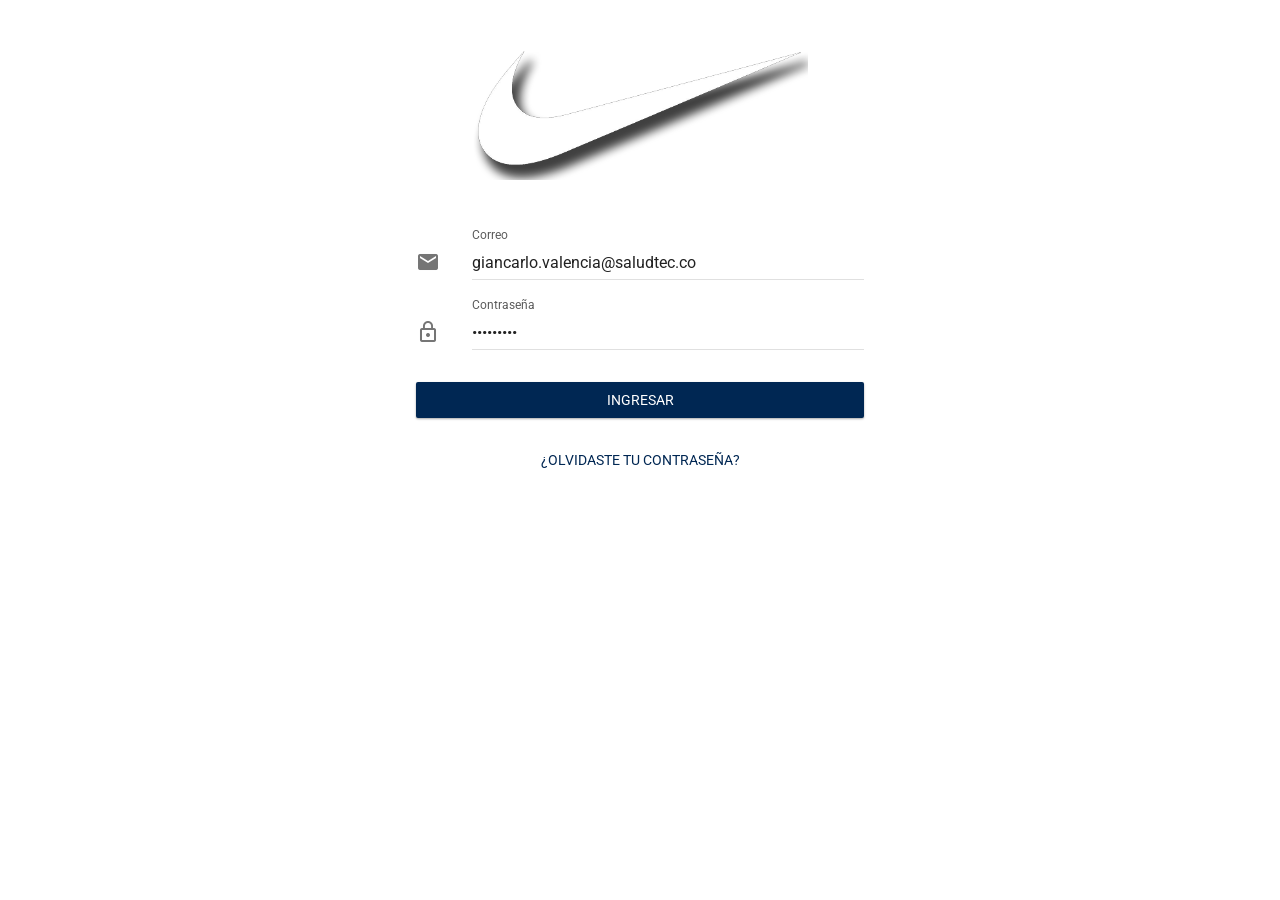
==== www/index.html @ 7e51a1c9 "First commit" ====
<!DOCTYPE html>
<html>
  <head>
    <meta charset="utf-8">
    <meta name="viewport" content="width=device-width, initial-scale=1, maximum-scale=1, minimum-scale=1, user-scalable=no, minimal-ui">
    <meta name="mobile-web-app-capable" content="yes">
    <meta name="apple-mobile-web-app-capable" content="yes">
    <meta name="apple-mobile-web-app-status-bar-style" content="#002753">
    <meta name="theme-color" content="#002753">
    <title>App</title>
    <link rel="stylesheet" href="css/framework7.material.css">
    <link rel="stylesheet" href="css/framework7.material.colors.css">
    <link href="http://fonts.googleapis.com/css?family=Roboto:400,300,500,700" rel="stylesheet" type="text/css">
    <link rel="stylesheet" href="css/material-icons.css">
    <link rel="stylesheet" href="css/kitchen-sink.css">
    <link rel="stylesheet" href="css/app.css">
    <!-- CSS for Datatables -->
    <!-- <link rel="stylesheet" href="css/datatables/datatables.min.css"> -->

    <link rel="icon" href="img/icon.png">
    <script type="text/javascript" src="js/main.js"></script>
  </head>
  <body>
    <!-- LEFT MENU -->
    <div class="statusbar-overlay"></div>
    <div class="panel-overlay"></div>
    <div class="panel panel-left panel-cover">
      <div class="view navbar-fixed">
        <div class="pages">
          <div data-page="panel-left" class="page">
            <div class="page-content" id="left-menu">
              <div class="content-block left-menu-header">
                <img src="img/logo.png" alt="">
                <div class="left-menu-info-user">
                  <p class="left-menu-user" id="user-info-menu">Giancarlo Valencia Sierra</p>
                  <p class="left-menu-db" id="selected-store-menu">Bodega: FIC02</p>
                </div>
              </div>
              <div class="list-block" id="main-options-menu">
                <ul>
                  <li>
                    <a href="views/change-password.html" class="item-link close-panel" id="settings-menu">
                      <div class="item-content">
                        <div class="item-media icon-lighten"><i class="material-icons">settings</i></div>
                        <div class="item-inner">
                          <div class="item-title">Configuración</div>
                        </div>
                      </div>
                    </a>
                  </li>
                  <li>
                    <a href="views/sync-data.html" class="item-link close-panel" id="sync-data-menu">
                      <div class="item-content">
                        <div class="item-media icon-lighten"><i class="material-icons">sync</i></div>
                        <div class="item-inner">
                          <div class="item-title">Sincronización</div>
                        </div>
                      </div>
                    </a>
                  </li>
                </ul>
              </div>
              <div class="list-block" id="client-options-menu" style="display: none;">
                <ul>
                  <li>
                    <a href="views/change-password.html" class="item-link close-panel" id="client-profile-edit-menu">
                      <div class="item-content">
                        <div class="item-media icon-lighten"><i class="material-icons">settings</i></div>
                        <div class="item-inner">
                          <div class="item-title">Actualizar datos</div>
                        </div>
                      </div>
                    </a>
                  </li>
                  <li>
                    <a href="views/sync-data.html" class="item-link close-panel" id="client-product-list-menu">
                      <div class="item-content">
                        <div class="item-media icon-lighten"><i class="material-icons">sync</i></div>
                        <div class="item-inner">
                          <div class="item-title">Pedidos</div>
                        </div>
                      </div>
                    </a>
                  </li>
                  <li>
                    <a href="views/debts.html" class="item-link close-panel" id="client-debts-menu">
                      <div class="item-content">
                        <div class="item-media icon-lighten"><i class="material-icons">sync</i></div>
                        <div class="item-inner">
                          <div class="item-title">Cartera</div>
                        </div>
                      </div>
                    </a>
                  </li>
                </ul>
              </div>
              <div class="list-block sign-out-menu-link">
                <ul>
                  <li>
                    <div class="item-content">
                      <div class="item-media icon-lighten"><i class="material-icons">signal_wifi_off</i></div>
                      <div class="item-inner">
                        <div class="item-title">Trabajar offline</div>
                        <div class="item-after">
                          <label class="label-switch">
                            <input type="checkbox">
                            <div class="checkbox"></div>
                          </label>
                        </div>
                      </div>
                    </div>
                  </li>
                  <li>
                    <a href="#" class="item close-panel" id="sign-out-app-menu">
                      <div class="item-content">
                        <div class="item-media icon-lighten"><i class="material-icons">exit_to_app</i></div>
                        <div class="item-inner">
                          <div class="item-title">Cerrar Sesión</div>
                        </div>
                      </div>
                    </a>
                  </li>
                </ul>
              </div>
            </div>
          </div>
        </div>
      </div>
    </div>
    <!-- END LEFT MENU -->

    <!-- MAIN CONTAINER -->
    <div class="view view-main">
      <div class="pages navbar-fixed">
        <div data-page="index" class="page">
          <div class="page-content">
          </div>
        </div>
      </div>
    </div>
    <!-- END MAIN CONTAINER -->

    <!-- SCRIPTS -->
    <script type="text/javascript" src="js/DB.js"></script>
    <script type="text/javascript" src="js/framework7.js"></script>
    <script type="text/javascript" src="js/myApp.js"></script>
    <script type="text/javascript" src="js/jquery-3.2.1.min.js"></script>
    <!-- <script type="text/javascript" src="js/cordova.js"></script> -->
    <script type="text/javascript" src="js/index.js"></script>

    <!-- MODULES -->
    <script type="text/javascript" src="js/modules/auth.js"></script>
    <script type="text/javascript" src="js/modules/app-main-info.js"></script>
    <script type="text/javascript" src="js/modules/client.js"></script>
    <script type="text/javascript" src="js/modules/products.js"></script>
    <script type="text/javascript" src="js/modules/debts.js"></script>

    <!-- SCRIPT for datatables -->
    <script type="text/javascript" src="js/datatables/datatables.min.js"></script>

    <!-- ON DOCUMENT READY -->
    <script type="text/javascript">
      $(document).ready(function(){
        if (!localStorage.getItem("auth")) {
          mainView.router.loadPage(APP_VIEWS.login);
        } else {
          mainView.router.loadPage(APP_VIEWS.stores);
        }
      });
    </script>

  </body>
</html>
---- www/css/framework7.material.css ----
/**
 * Framework7 1.6.4
 * Full featured mobile HTML framework for building iOS & Android apps
 *
 * Google Material Theme
 *
 * http://framework7.io/
 *
 * Copyright 2017, Vladimir Kharlampidi
 * The iDangero.us
 * http://www.idangero.us/
 *
 * Licensed under MIT
 *
 * Released on: May 31, 2017
 */
html,
body,
.framework7-root {
  position: relative;
  height: 100%;
  width: 100%;
  overflow-x: hidden;
}
body {
  font-family: Roboto, Noto, Helvetica, Arial, sans-serif;
  margin: 0;
  padding: 0;
  color: #212121;
  font-size: 14px;
  line-height: 1.5;
  width: 100%;
  -webkit-text-size-adjust: 100%;
  background: #fff;
  overflow: hidden;
}
.framework7-root {
  overflow: hidden;
}
* {
  -webkit-tap-highlight-color: rgba(0, 0, 0, 0);
  -webkit-touch-callout: none;
}
a,
input,
textarea,
select {
  outline: 0;
}
a {
  text-decoration: none;
  color: #002753;
}
p {
  margin: 1em 0;
}
/* === Grid === */
.row {
  display: -webkit-box;
  display: -ms-flexbox;
  display: -webkit-flex;
  display: flex;
  -webkit-box-pack: justify;
  -ms-flex-pack: justify;
  -webkit-justify-content: space-between;
  justify-content: space-between;
  -webkit-box-lines: multiple;
  -moz-box-lines: multiple;
  -webkit-flex-wrap: wrap;
  -ms-flex-wrap: wrap;
  flex-wrap: wrap;
  -webkit-box-align: start;
  -ms-flex-align: start;
  -webkit-align-items: flex-start;
  align-items: flex-start;
}
.row > [class*="col-"] {
  box-sizing: border-box;
}
.row .col-auto {
  width: 100%;
}
.row .col-100 {
  width: 100%;
  width: -webkit-calc((100% - 16px*0) / 1);
  width: calc((100% - 16px*0) / 1);
}
.row.no-gutter .col-100 {
  width: 100%;
}
.row .col-95 {
  width: 95%;
  width: -webkit-calc((100% - 16px*0.05263157894736836) / 1.0526315789473684);
  width: calc((100% - 16px*0.05263157894736836) / 1.0526315789473684);
}
.row.no-gutter .col-95 {
  width: 95%;
}
.row .col-90 {
  width: 90%;
  width: -webkit-calc((100% - 16px*0.11111111111111116) / 1.1111111111111112);
  width: calc((100% - 16px*0.11111111111111116) / 1.1111111111111112);
}
.row.no-gutter .col-90 {
  width: 90%;
}
.row .col-85 {
  width: 85%;
  width: -webkit-calc((100% - 16px*0.17647058823529416) / 1.1764705882352942);
  width: calc((100% - 16px*0.17647058823529416) / 1.1764705882352942);
}
.row.no-gutter .col-85 {
  width: 85%;
}
.row .col-80 {
  width: 80%;
  width: -webkit-calc((100% - 16px*0.25) / 1.25);
  width: calc((100% - 16px*0.25) / 1.25);
}
.row.no-gutter .col-80 {
  width: 80%;
}
.row .col-75 {
  width: 75%;
  width: -webkit-calc((100% - 16px*0.33333333333333326) / 1.3333333333333333);
  width: calc((100% - 16px*0.33333333333333326) / 1.3333333333333333);
}
.row.no-gutter .col-75 {
  width: 75%;
}
.row .col-70 {
  width: 70%;
  width: -webkit-calc((100% - 16px*0.4285714285714286) / 1.4285714285714286);
  width: calc((100% - 16px*0.4285714285714286) / 1.4285714285714286);
}
.row.no-gutter .col-70 {
  width: 70%;
}
.row .col-66 {
  width: 66.66666666666666%;
  width: -webkit-calc((100% - 16px*0.5000000000000002) / 1.5000000000000002);
  width: calc((100% - 16px*0.5000000000000002) / 1.5000000000000002);
}
.row.no-gutter .col-66 {
  width: 66.66666666666666%;
}
.row .col-65 {
  width: 65%;
  width: -webkit-calc((100% - 16px*0.5384615384615385) / 1.5384615384615385);
  width: calc((100% - 16px*0.5384615384615385) / 1.5384615384615385);
}
.row.no-gutter .col-65 {
  width: 65%;
}
.row .col-60 {
  width: 60%;
  width: -webkit-calc((100% - 16px*0.6666666666666667) / 1.6666666666666667);
  width: calc((100% - 16px*0.6666666666666667) / 1.6666666666666667);
}
.row.no-gutter .col-60 {
  width: 60%;
}
.row .col-55 {
  width: 55%;
  width: -webkit-calc((100% - 16px*0.8181818181818181) / 1.8181818181818181);
  width: calc((100% - 16px*0.8181818181818181) / 1.8181818181818181);
}
.row.no-gutter .col-55 {
  width: 55%;
}
.row .col-50 {
  width: 50%;
  width: -webkit-calc((100% - 16px*1) / 2);
  width: calc((100% - 16px*1) / 2);
}
.row.no-gutter .col-50 {
  width: 50%;
}
.row .col-45 {
  width: 45%;
  width: -webkit-calc((100% - 16px*1.2222222222222223) / 2.2222222222222223);
  width: calc((100% - 16px*1.2222222222222223) / 2.2222222222222223);
}
.row.no-gutter .col-45 {
  width: 45%;
}
.row .col-40 {
  width: 40%;
  width: -webkit-calc((100% - 16px*1.5) / 2.5);
  width: calc((100% - 16px*1.5) / 2.5);
}
.row.no-gutter .col-40 {
  width: 40%;
}
.row .col-35 {
  width: 35%;
  width: -webkit-calc((100% - 16px*1.8571428571428572) / 2.857142857142857);
  width: calc((100% - 16px*1.8571428571428572) / 2.857142857142857);
}
.row.no-gutter .col-35 {
  width: 35%;
}
.row .col-33 {
  width: 33.333333333333336%;
  width: -webkit-calc((100% - 16px*2) / 3);
  width: calc((100% - 16px*2) / 3);
}
.row.no-gutter .col-33 {
  width: 33.333333333333336%;
}
.row .col-30 {
  width: 30%;
  width: -webkit-calc((100% - 16px*2.3333333333333335) / 3.3333333333333335);
  width: calc((100% - 16px*2.3333333333333335) / 3.3333333333333335);
}
.row.no-gutter .col-30 {
  width: 30%;
}
.row .col-25 {
  width: 25%;
  width: -webkit-calc((100% - 16px*3) / 4);
  width: calc((100% - 16px*3) / 4);
}
.row.no-gutter .col-25 {
  width: 25%;
}
.row .col-20 {
  width: 20%;
  width: -webkit-calc((100% - 16px*4) / 5);
  width: calc((100% - 16px*4) / 5);
}
.row.no-gutter .col-20 {
  width: 20%;
}
.row .col-15 {
  width: 15%;
  width: -webkit-calc((100% - 16px*5.666666666666667) / 6.666666666666667);
  width: calc((100% - 16px*5.666666666666667) / 6.666666666666667);
}
.row.no-gutter .col-15 {
  width: 15%;
}
.row .col-10 {
  width: 10%;
  width: -webkit-calc((100% - 16px*9) / 10);
  width: calc((100% - 16px*9) / 10);
}
.row.no-gutter .col-10 {
  width: 10%;
}
.row .col-5 {
  width: 5%;
  width: -webkit-calc((100% - 16px*19) / 20);
  width: calc((100% - 16px*19) / 20);
}
.row.no-gutter .col-5 {
  width: 5%;
}
.row .col-auto:nth-last-child(1),
.row .col-auto:nth-last-child(1) ~ .col-auto {
  width: 100%;
  width: -webkit-calc((100% - 16px*0) / 1);
  width: calc((100% - 16px*0) / 1);
}
.row.no-gutter .col-auto:nth-last-child(1),
.row.no-gutter .col-auto:nth-last-child(1) ~ .col-auto {
  width: 100%;
}
.row .col-auto:nth-last-child(2),
.row .col-auto:nth-last-child(2) ~ .col-auto {
  width: 50%;
  width: -webkit-calc((100% - 16px*1) / 2);
  width: calc((100% - 16px*1) / 2);
}
.row.no-gutter .col-auto:nth-last-child(2),
.row.no-gutter .col-auto:nth-last-child(2) ~ .col-auto {
  width: 50%;
}
.row .col-auto:nth-last-child(3),
.row .col-auto:nth-last-child(3) ~ .col-auto {
  width: 33.33333333%;
  width: -webkit-calc((100% - 16px*2) / 3);
  width: calc((100% - 16px*2) / 3);
}
.row.no-gutter .col-auto:nth-last-child(3),
.row.no-gutter .col-auto:nth-last-child(3) ~ .col-auto {
  width: 33.33333333%;
}
.row .col-auto:nth-last-child(4),
.row .col-auto:nth-last-child(4) ~ .col-auto {
  width: 25%;
  width: -webkit-calc((100% - 16px*3) / 4);
  width: calc((100% - 16px*3) / 4);
}
.row.no-gutter .col-auto:nth-last-child(4),
.row.no-gutter .col-auto:nth-last-child(4) ~ .col-auto {
  width: 25%;
}
.row .col-auto:nth-last-child(5),
.row .col-auto:nth-last-child(5) ~ .col-auto {
  width: 20%;
  width: -webkit-calc((100% - 16px*4) / 5);
  width: calc((100% - 16px*4) / 5);
}
.row.no-gutter .col-auto:nth-last-child(5),
.row.no-gutter .col-auto:nth-last-child(5) ~ .col-auto {
  width: 20%;
}
.row .col-auto:nth-last-child(6),
.row .col-auto:nth-last-child(6) ~ .col-auto {
  width: 16.66666667%;
  width: -webkit-calc((100% - 16px*5) / 6);
  width: calc((100% - 16px*5) / 6);
}
.row.no-gutter .col-auto:nth-last-child(6),
.row.no-gutter .col-auto:nth-last-child(6) ~ .col-auto {
  width: 16.66666667%;
}
.row .col-auto:nth-last-child(7),
.row .col-auto:nth-last-child(7) ~ .col-auto {
  width: 14.28571429%;
  width: -webkit-calc((100% - 16px*6) / 7);
  width: calc((100% - 16px*6) / 7);
}
.row.no-gutter .col-auto:nth-last-child(7),
.row.no-gutter .col-auto:nth-last-child(7) ~ .col-auto {
  width: 14.28571429%;
}
.row .col-auto:nth-last-child(8),
.row .col-auto:nth-last-child(8) ~ .col-auto {
  width: 12.5%;
  width: -webkit-calc((100% - 16px*7) / 8);
  width: calc((100% - 16px*7) / 8);
}
.row.no-gutter .col-auto:nth-last-child(8),
.row.no-gutter .col-auto:nth-last-child(8) ~ .col-auto {
  width: 12.5%;
}
.row .col-auto:nth-last-child(9),
.row .col-auto:nth-last-child(9) ~ .col-auto {
  width: 11.11111111%;
  width: -webkit-calc((100% - 16px*8) / 9);
  width: calc((100% - 16px*8) / 9);
}
.row.no-gutter .col-auto:nth-last-child(9),
.row.no-gutter .col-auto:nth-last-child(9) ~ .col-auto {
  width: 11.11111111%;
}
.row .col-auto:nth-last-child(10),
.row .col-auto:nth-last-child(10) ~ .col-auto {
  width: 10%;
  width: -webkit-calc((100% - 16px*9) / 10);
  width: calc((100% - 16px*9) / 10);
}
.row.no-gutter .col-auto:nth-last-child(10),
.row.no-gutter .col-auto:nth-last-child(10) ~ .col-auto {
  width: 10%;
}
.row .col-auto:nth-last-child(11),
.row .col-auto:nth-last-child(11) ~ .col-auto {
  width: 9.09090909%;
  width: -webkit-calc((100% - 16px*10) / 11);
  width: calc((100% - 16px*10) / 11);
}
.row.no-gutter .col-auto:nth-last-child(11),
.row.no-gutter .col-auto:nth-last-child(11) ~ .col-auto {
  width: 9.09090909%;
}
.row .col-auto:nth-last-child(12),
.row .col-auto:nth-last-child(12) ~ .col-auto {
  width: 8.33333333%;
  width: -webkit-calc((100% - 16px*11) / 12);
  width: calc((100% - 16px*11) / 12);
}
.row.no-gutter .col-auto:nth-last-child(12),
.row.no-gutter .col-auto:nth-last-child(12) ~ .col-auto {
  width: 8.33333333%;
}
.row .col-auto:nth-last-child(13),
.row .col-auto:nth-last-child(13) ~ .col-auto {
  width: 7.69230769%;
  width: -webkit-calc((100% - 16px*12) / 13);
  width: calc((100% - 16px*12) / 13);
}
.row.no-gutter .col-auto:nth-last-child(13),
.row.no-gutter .col-auto:nth-last-child(13) ~ .col-auto {
  width: 7.69230769%;
}
.row .col-auto:nth-last-child(14),
.row .col-auto:nth-last-child(14) ~ .col-auto {
  width: 7.14285714%;
  width: -webkit-calc((100% - 16px*13) / 14);
  width: calc((100% - 16px*13) / 14);
}
.row.no-gutter .col-auto:nth-last-child(14),
.row.no-gutter .col-auto:nth-last-child(14) ~ .col-auto {
  width: 7.14285714%;
}
.row .col-auto:nth-last-child(15),
.row .col-auto:nth-last-child(15) ~ .col-auto {
  width: 6.66666667%;
  width: -webkit-calc((100% - 16px*14) / 15);
  width: calc((100% - 16px*14) / 15);
}
.row.no-gutter .col-auto:nth-last-child(15),
.row.no-gutter .col-auto:nth-last-child(15) ~ .col-auto {
  width: 6.66666667%;
}
.row .col-auto:nth-last-child(16),
.row .col-auto:nth-last-child(16) ~ .col-auto {
  width: 6.25%;
  width: -webkit-calc((100% - 16px*15) / 16);
  width: calc((100% - 16px*15) / 16);
}
.row.no-gutter .col-auto:nth-last-child(16),
.row.no-gutter .col-auto:nth-last-child(16) ~ .col-auto {
  width: 6.25%;
}
.row .col-auto:nth-last-child(17),
.row .col-auto:nth-last-child(17) ~ .col-auto {
  width: 5.88235294%;
  width: -webkit-calc((100% - 16px*16) / 17);
  width: calc((100% - 16px*16) / 17);
}
.row.no-gutter .col-auto:nth-last-child(17),
.row.no-gutter .col-auto:nth-last-child(17) ~ .col-auto {
  width: 5.88235294%;
}
.row .col-auto:nth-last-child(18),
.row .col-auto:nth-last-child(18) ~ .col-auto {
  width: 5.55555556%;
  width: -webkit-calc((100% - 16px*17) / 18);
  width: calc((100% - 16px*17) / 18);
}
.row.no-gutter .col-auto:nth-last-child(18),
.row.no-gutter .col-auto:nth-last-child(18) ~ .col-auto {
  width: 5.55555556%;
}
.row .col-auto:nth-last-child(19),
.row .col-auto:nth-last-child(19) ~ .col-auto {
  width: 5.26315789%;
  width: -webkit-calc((100% - 16px*18) / 19);
  width: calc((100% - 16px*18) / 19);
}
.row.no-gutter .col-auto:nth-last-child(19),
.row.no-gutter .col-auto:nth-last-child(19) ~ .col-auto {
  width: 5.26315789%;
}
.row .col-auto:nth-last-child(20),
.row .col-auto:nth-last-child(20) ~ .col-auto {
  width: 5%;
  width: -webkit-calc((100% - 16px*19) / 20);
  width: calc((100% - 16px*19) / 20);
}
.row.no-gutter .col-auto:nth-last-child(20),
.row.no-gutter .col-auto:nth-last-child(20) ~ .col-auto {
  width: 5%;
}
.row .col-auto:nth-last-child(21),
.row .col-auto:nth-last-child(21) ~ .col-auto {
  width: 4.76190476%;
  width: -webkit-calc((100% - 16px*20) / 21);
  width: calc((100% - 16px*20) / 21);
}
.row.no-gutter .col-auto:nth-last-child(21),
.row.no-gutter .col-auto:nth-last-child(21) ~ .col-auto {
  width: 4.76190476%;
}
@media all and (min-width: 768px) {
  .row .tablet-100 {
    width: 100%;
    width: -webkit-calc((100% - 16px*0) / 1);
    width: calc((100% - 16px*0) / 1);
  }
  .row.no-gutter .tablet-100 {
    width: 100%;
  }
  .row .tablet-95 {
    width: 95%;
    width: -webkit-calc((100% - 16px*0.05263157894736836) / 1.0526315789473684);
    width: calc((100% - 16px*0.05263157894736836) / 1.0526315789473684);
  }
  .row.no-gutter .tablet-95 {
    width: 95%;
  }
  .row .tablet-90 {
    width: 90%;
    width: -webkit-calc((100% - 16px*0.11111111111111116) / 1.1111111111111112);
    width: calc((100% - 16px*0.11111111111111116) / 1.1111111111111112);
  }
  .row.no-gutter .tablet-90 {
    width: 90%;
  }
  .row .tablet-85 {
    width: 85%;
    width: -webkit-calc((100% - 16px*0.17647058823529416) / 1.1764705882352942);
    width: calc((100% - 16px*0.17647058823529416) / 1.1764705882352942);
  }
  .row.no-gutter .tablet-85 {
    width: 85%;
  }
  .row .tablet-80 {
    width: 80%;
    width: -webkit-calc((100% - 16px*0.25) / 1.25);
    width: calc((100% - 16px*0.25) / 1.25);
  }
  .row.no-gutter .tablet-80 {
    width: 80%;
  }
  .row .tablet-75 {
    width: 75%;
    width: -webkit-calc((100% - 16px*0.33333333333333326) / 1.3333333333333333);
    width: calc((100% - 16px*0.33333333333333326) / 1.3333333333333333);
  }
  .row.no-gutter .tablet-75 {
    width: 75%;
  }
  .row .tablet-70 {
    width: 70%;
    width: -webkit-calc((100% - 16px*0.4285714285714286) / 1.4285714285714286);
    width: calc((100% - 16px*0.4285714285714286) / 1.4285714285714286);
  }
  .row.no-gutter .tablet-70 {
    width: 70%;
  }
  .row .tablet-66 {
    width: 66.66666666666666%;
    width: -webkit-calc((100% - 16px*0.5000000000000002) / 1.5000000000000002);
    width: calc((100% - 16px*0.5000000000000002) / 1.5000000000000002);
  }
  .row.no-gutter .tablet-66 {
    width: 66.66666666666666%;
  }
  .row .tablet-65 {
    width: 65%;
    width: -webkit-calc((100% - 16px*0.5384615384615385) / 1.5384615384615385);
    width: calc((100% - 16px*0.5384615384615385) / 1.5384615384615385);
  }
  .row.no-gutter .tablet-65 {
    width: 65%;
  }
  .row .tablet-60 {
    width: 60%;
    width: -webkit-calc((100% - 16px*0.6666666666666667) / 1.6666666666666667);
    width: calc((100% - 16px*0.6666666666666667) / 1.6666666666666667);
  }
  .row.no-gutter .tablet-60 {
    width: 60%;
  }
  .row .tablet-55 {
    width: 55%;
    width: -webkit-calc((100% - 16px*0.8181818181818181) / 1.8181818181818181);
    width: calc((100% - 16px*0.8181818181818181) / 1.8181818181818181);
  }
  .row.no-gutter .tablet-55 {
    width: 55%;
  }
  .row .tablet-50 {
    width: 50%;
    width: -webkit-calc((100% - 16px*1) / 2);
    width: calc((100% - 16px*1) / 2);
  }
  .row.no-gutter .tablet-50 {
    width: 50%;
  }
  .row .tablet-45 {
    width: 45%;
    width: -webkit-calc((100% - 16px*1.2222222222222223) / 2.2222222222222223);
    width: calc((100% - 16px*1.2222222222222223) / 2.2222222222222223);
  }
  .row.no-gutter .tablet-45 {
    width: 45%;
  }
  .row .tablet-40 {
    width: 40%;
    width: -webkit-calc((100% - 16px*1.5) / 2.5);
    width: calc((100% - 16px*1.5) / 2.5);
  }
  .row.no-gutter .tablet-40 {
    width: 40%;
  }
  .row .tablet-35 {
    width: 35%;
    width: -webkit-calc((100% - 16px*1.8571428571428572) / 2.857142857142857);
    width: calc((100% - 16px*1.8571428571428572) / 2.857142857142857);
  }
  .row.no-gutter .tablet-35 {
    width: 35%;
  }
  .row .tablet-33 {
    width: 33.333333333333336%;
    width: -webkit-calc((100% - 16px*2) / 3);
    width: calc((100% - 16px*2) / 3);
  }
  .row.no-gutter .tablet-33 {
    width: 33.333333333333336%;
  }
  .row .tablet-30 {
    width: 30%;
    width: -webkit-calc((100% - 16px*2.3333333333333335) / 3.3333333333333335);
    width: calc((100% - 16px*2.3333333333333335) / 3.3333333333333335);
  }
  .row.no-gutter .tablet-30 {
    width: 30%;
  }
  .row .tablet-25 {
    width: 25%;
    width: -webkit-calc((100% - 16px*3) / 4);
    width: calc((100% - 16px*3) / 4);
  }
  .row.no-gutter .tablet-25 {
    width: 25%;
  }
  .row .tablet-20 {
    width: 20%;
    width: -webkit-calc((100% - 16px*4) / 5);
    width: calc((100% - 16px*4) / 5);
  }
  .row.no-gutter .tablet-20 {
    width: 20%;
  }
  .row .tablet-15 {
    width: 15%;
    width: -webkit-calc((100% - 16px*5.666666666666667) / 6.666666666666667);
    width: calc((100% - 16px*5.666666666666667) / 6.666666666666667);
  }
  .row.no-gutter .tablet-15 {
    width: 15%;
  }
  .row .tablet-10 {
    width: 10%;
    width: -webkit-calc((100% - 16px*9) / 10);
    width: calc((100% - 16px*9) / 10);
  }
  .row.no-gutter .tablet-10 {
    width: 10%;
  }
  .row .tablet-5 {
    width: 5%;
    width: -webkit-calc((100% - 16px*19) / 20);
    width: calc((100% - 16px*19) / 20);
  }
  .row.no-gutter .tablet-5 {
    width: 5%;
  }
  .row .tablet-auto:nth-last-child(1),
  .row .tablet-auto:nth-last-child(1) ~ .col-auto {
    width: 100%;
    width: -webkit-calc((100% - 16px*0) / 1);
    width: calc((100% - 16px*0) / 1);
  }
  .row.no-gutter .tablet-auto:nth-last-child(1),
  .row.no-gutter .tablet-auto:nth-last-child(1) ~ .tablet-auto {
    width: 100%;
  }
  .row .tablet-auto:nth-last-child(2),
  .row .tablet-auto:nth-last-child(2) ~ .col-auto {
    width: 50%;
    width: -webkit-calc((100% - 16px*1) / 2);
    width: calc((100% - 16px*1) / 2);
  }
  .row.no-gutter .tablet-auto:nth-last-child(2),
  .row.no-gutter .tablet-auto:nth-last-child(2) ~ .tablet-auto {
    width: 50%;
  }
  .row .tablet-auto:nth-last-child(3),
  .row .tablet-auto:nth-last-child(3) ~ .col-auto {
    width: 33.33333333%;
    width: -webkit-calc((100% - 16px*2) / 3);
    width: calc((100% - 16px*2) / 3);
  }
  .row.no-gutter .tablet-auto:nth-last-child(3),
  .row.no-gutter .tablet-auto:nth-last-child(3) ~ .tablet-auto {
    width: 33.33333333%;
  }
  .row .tablet-auto:nth-last-child(4),
  .row .tablet-auto:nth-last-child(4) ~ .col-auto {
    width: 25%;
    width: -webkit-calc((100% - 16px*3) / 4);
    width: calc((100% - 16px*3) / 4);
  }
  .row.no-gutter .tablet-auto:nth-last-child(4),
  .row.no-gutter .tablet-auto:nth-last-child(4) ~ .tablet-auto {
    width: 25%;
  }
  .row .tablet-auto:nth-last-child(5),
  .row .tablet-auto:nth-last-child(5) ~ .col-auto {
    width: 20%;
    width: -webkit-calc((100% - 16px*4) / 5);
    width: calc((100% - 16px*4) / 5);
  }
  .row.no-gutter .tablet-auto:nth-last-child(5),
  .row.no-gutter .tablet-auto:nth-last-child(5) ~ .tablet-auto {
    width: 20%;
  }
  .row .tablet-auto:nth-last-child(6),
  .row .tablet-auto:nth-last-child(6) ~ .col-auto {
    width: 16.66666667%;
    width: -webkit-calc((100% - 16px*5) / 6);
    width: calc((100% - 16px*5) / 6);
  }
  .row.no-gutter .tablet-auto:nth-last-child(6),
  .row.no-gutter .tablet-auto:nth-last-child(6) ~ .tablet-auto {
    width: 16.66666667%;
  }
  .row .tablet-auto:nth-last-child(7),
  .row .tablet-auto:nth-last-child(7) ~ .col-auto {
    width: 14.28571429%;
    width: -webkit-calc((100% - 16px*6) / 7);
    width: calc((100% - 16px*6) / 7);
  }
  .row.no-gutter .tablet-auto:nth-last-child(7),
  .row.no-gutter .tablet-auto:nth-last-child(7) ~ .tablet-auto {
    width: 14.28571429%;
  }
  .row .tablet-auto:nth-last-child(8),
  .row .tablet-auto:nth-last-child(8) ~ .col-auto {
    width: 12.5%;
    width: -webkit-calc((100% - 16px*7) / 8);
    width: calc((100% - 16px*7) / 8);
  }
  .row.no-gutter .tablet-auto:nth-last-child(8),
  .row.no-gutter .tablet-auto:nth-last-child(8) ~ .tablet-auto {
    width: 12.5%;
  }
  .row .tablet-auto:nth-last-child(9),
  .row .tablet-auto:nth-last-child(9) ~ .col-auto {
    width: 11.11111111%;
    width: -webkit-calc((100% - 16px*8) / 9);
    width: calc((100% - 16px*8) / 9);
  }
  .row.no-gutter .tablet-auto:nth-last-child(9),
  .row.no-gutter .tablet-auto:nth-last-child(9) ~ .tablet-auto {
    width: 11.11111111%;
  }
  .row .tablet-auto:nth-last-child(10),
  .row .tablet-auto:nth-last-child(10) ~ .col-auto {
    width: 10%;
    width: -webkit-calc((100% - 16px*9) / 10);
    width: calc((100% - 16px*9) / 10);
  }
  .row.no-gutter .tablet-auto:nth-last-child(10),
  .row.no-gutter .tablet-auto:nth-last-child(10) ~ .tablet-auto {
    width: 10%;
  }
  .row .tablet-auto:nth-last-child(11),
  .row .tablet-auto:nth-last-child(11) ~ .col-auto {
    width: 9.09090909%;
    width: -webkit-calc((100% - 16px*10) / 11);
    width: calc((100% - 16px*10) / 11);
  }
  .row.no-gutter .tablet-auto:nth-last-child(11),
  .row.no-gutter .tablet-auto:nth-last-child(11) ~ .tablet-auto {
    width: 9.09090909%;
  }
  .row .tablet-auto:nth-last-child(12),
  .row .tablet-auto:nth-last-child(12) ~ .col-auto {
    width: 8.33333333%;
    width: -webkit-calc((100% - 16px*11) / 12);
    width: calc((100% - 16px*11) / 12);
  }
  .row.no-gutter .tablet-auto:nth-last-child(12),
  .row.no-gutter .tablet-auto:nth-last-child(12) ~ .tablet-auto {
    width: 8.33333333%;
  }
  .row .tablet-auto:nth-last-child(13),
  .row .tablet-auto:nth-last-child(13) ~ .col-auto {
    width: 7.69230769%;
    width: -webkit-calc((100% - 16px*12) / 13);
    width: calc((100% - 16px*12) / 13);
  }
  .row.no-gutter .tablet-auto:nth-last-child(13),
  .row.no-gutter .tablet-auto:nth-last-child(13) ~ .tablet-auto {
    width: 7.69230769%;
  }
  .row .tablet-auto:nth-last-child(14),
  .row .tablet-auto:nth-last-child(14) ~ .col-auto {
    width: 7.14285714%;
    width: -webkit-calc((100% - 16px*13) / 14);
    width: calc((100% - 16px*13) / 14);
  }
  .row.no-gutter .tablet-auto:nth-last-child(14),
  .row.no-gutter .tablet-auto:nth-last-child(14) ~ .tablet-auto {
    width: 7.14285714%;
  }
  .row .tablet-auto:nth-last-child(15),
  .row .tablet-auto:nth-last-child(15) ~ .col-auto {
    width: 6.66666667%;
    width: -webkit-calc((100% - 16px*14) / 15);
    width: calc((100% - 16px*14) / 15);
  }
  .row.no-gutter .tablet-auto:nth-last-child(15),
  .row.no-gutter .tablet-auto:nth-last-child(15) ~ .tablet-auto {
    width: 6.66666667%;
  }
  .row .tablet-auto:nth-last-child(16),
  .row .tablet-auto:nth-last-child(16) ~ .col-auto {
    width: 6.25%;
    width: -webkit-calc((100% - 16px*15) / 16);
    width: calc((100% - 16px*15) / 16);
  }
  .row.no-gutter .tablet-auto:nth-last-child(16),
  .row.no-gutter .tablet-auto:nth-last-child(16) ~ .tablet-auto {
    width: 6.25%;
  }
  .row .tablet-auto:nth-last-child(17),
  .row .tablet-auto:nth-last-child(17) ~ .col-auto {
    width: 5.88235294%;
    width: -webkit-calc((100% - 16px*16) / 17);
    width: calc((100% - 16px*16) / 17);
  }
  .row.no-gutter .tablet-auto:nth-last-child(17),
  .row.no-gutter .tablet-auto:nth-last-child(17) ~ .tablet-auto {
    width: 5.88235294%;
  }
  .row .tablet-auto:nth-last-child(18),
  .row .tablet-auto:nth-last-child(18) ~ .col-auto {
    width: 5.55555556%;
    width: -webkit-calc((100% - 16px*17) / 18);
    width: calc((100% - 16px*17) / 18);
  }
  .row.no-gutter .tablet-auto:nth-last-child(18),
  .row.no-gutter .tablet-auto:nth-last-child(18) ~ .tablet-auto {
    width: 5.55555556%;
  }
  .row .tablet-auto:nth-last-child(19),
  .row .tablet-auto:nth-last-child(19) ~ .col-auto {
    width: 5.26315789%;
    width: -webkit-calc((100% - 16px*18) / 19);
    width: calc((100% - 16px*18) / 19);
  }
  .row.no-gutter .tablet-auto:nth-last-child(19),
  .row.no-gutter .tablet-auto:nth-last-child(19) ~ .tablet-auto {
    width: 5.26315789%;
  }
  .row .tablet-auto:nth-last-child(20),
  .row .tablet-auto:nth-last-child(20) ~ .col-auto {
    width: 5%;
    width: -webkit-calc((100% - 16px*19) / 20);
    width: calc((100% - 16px*19) / 20);
  }
  .row.no-gutter .tablet-auto:nth-last-child(20),
  .row.no-gutter .tablet-auto:nth-last-child(20) ~ .tablet-auto {
    width: 5%;
  }
  .row .tablet-auto:nth-last-child(21),
  .row .tablet-auto:nth-last-child(21) ~ .col-auto {
    width: 4.76190476%;
    width: -webkit-calc((100% - 16px*20) / 21);
    width: calc((100% - 16px*20) / 21);
  }
  .row.no-gutter .tablet-auto:nth-last-child(21),
  .row.no-gutter .tablet-auto:nth-last-child(21) ~ .tablet-auto {
    width: 4.76190476%;
  }
}
/* === Views === */
.views,
.view {
  position: relative;
  height: 100%;
  z-index: 5000;
}
.views {
  overflow: auto;
  -webkit-overflow-scrolling: touch;
}
.view {
  width: 100%;
  overflow: hidden;
  box-sizing: border-box;
}
/* === Pages === */
.pages {
  position: relative;
  width: 100%;
  height: 100%;
  overflow: hidden;
}
.page {
  box-sizing: border-box;
  position: absolute;
  left: 0;
  top: 0;
  width: 100%;
  height: 100%;
  background: #fff;
  -webkit-transform: translate3d(0, 0, 0);
  transform: translate3d(0, 0, 0);
}
.page.cached {
  display: none;
}
.page-on-left {
  opacity: 1;
  -webkit-transform: translate3d(0, 0, 0);
  transform: translate3d(0, 0, 0);
}
.page-on-right {
  opacity: 0;
  pointer-events: none;
  -webkit-transform: translate3d(0, 56px, 0);
  transform: translate3d(0, 56px, 0);
}
.page-content {
  overflow: auto;
  -webkit-overflow-scrolling: touch;
  box-sizing: border-box;
  height: 100%;
  position: relative;
  z-index: 1;
}
.page-transitioning {
  -webkit-transition-duration: 300ms;
  transition-duration: 300ms;
}
.page-from-right-to-center {
  pointer-events: none;
  -webkit-animation: pageFromRightToCenter 300ms forwards;
  animation: pageFromRightToCenter 300ms forwards;
}
.page-from-center-to-right {
  pointer-events: none;
  -webkit-animation: pageFromCenterToRight 300ms forwards;
  animation: pageFromCenterToRight 300ms forwards;
}
@-webkit-keyframes pageFromRightToCenter {
  from {
    opacity: 0;
    -webkit-transform: translate3d(0, 56px, 0);
  }
  to {
    opacity: 1;
    -webkit-transform: translate3d(0, 0, 0);
  }
}
@keyframes pageFromRightToCenter {
  from {
    opacity: 0;
    transform: translate3d(0, 56px, 0);
  }
  to {
    opacity: 1;
    transform: translate3d(0, 0, 0);
  }
}
@-webkit-keyframes pageFromCenterToRight {
  from {
    opacity: 1;
    -webkit-transform: translate3d(0, 0, 0);
  }
  to {
    opacity: 0;
    -webkit-transform: translate3d(0, 56px, 0);
  }
}
@keyframes pageFromCenterToRight {
  from {
    opacity: 1;
    transform: translate3d(0, 0, 0);
  }
  to {
    opacity: 0;
    transform: translate3d(0, 56px, 0);
  }
}
.page-from-center-to-left {
  -webkit-animation: pageFromCenterToLeft 300ms forwards;
  animation: pageFromCenterToLeft 300ms forwards;
}
.page-from-left-to-center {
  -webkit-animation: pageFromLeftToCenter 300ms forwards;
  animation: pageFromLeftToCenter 300ms forwards;
}
@-webkit-keyframes pageFromCenterToLeft {
  from {
    opacity: 1;
  }
  to {
    opacity: 1;
  }
}
@keyframes pageFromCenterToLeft {
  from {
    opacity: 1;
  }
  to {
    opacity: 1;
  }
}
@-webkit-keyframes pageFromLeftToCenter {
  from {
    opacity: 1;
  }
  to {
    opacity: 1;
  }
}
@keyframes pageFromLeftToCenter {
  from {
    opacity: 1;
  }
  to {
    opacity: 1;
  }
}
/* === Toolbars === */
.navbar-inner,
.toolbar-inner {
  position: absolute;
  left: 0;
  top: 0;
  width: 100%;
  height: 100%;
  box-sizing: border-box;
  overflow: hidden;
  display: -webkit-box;
  display: -ms-flexbox;
  display: -webkit-flex;
  display: flex;
  -webkit-box-align: center;
  -ms-flex-align: center;
  -webkit-align-items: center;
  align-items: center;
}
.navbar-inner {
  -webkit-box-pack: start;
  -ms-flex-pack: start;
  -webkit-justify-content: flex-start;
  justify-content: flex-start;
}
.toolbar-inner {
  -webkit-box-pack: justify;
  -ms-flex-pack: justify;
  -webkit-justify-content: space-between;
  justify-content: space-between;
}
.navbar-inner.cached {
  display: none;
}
.navbar,
.toolbar {
  width: 100%;
  box-sizing: border-box;
  position: relative;
  margin: 0;
  z-index: 500;
  -webkit-backface-visibility: hidden;
  backface-visibility: hidden;
  color: #fff;
}
.navbar b,
.toolbar b {
  font-weight: 500;
}
.navbar ~ .toolbar {
  z-index: 499;
}
.navbar,
.toolbar,
.subnavbar {
  background: #002753;
}
.navbar a.link,
.navbar a.link-no-action,
.toolbar a.link,
.toolbar a.link-no-action,
.subnavbar a.link,
.subnavbar a.link-no-action {
  text-decoration: none;
  position: relative;
  color: #fff;
  box-sizing: border-box;
  display: -webkit-box;
  display: -ms-flexbox;
  display: -webkit-flex;
  display: flex;
  -webkit-box-pack: center;
  -ms-flex-pack: center;
  -webkit-justify-content: center;
  justify-content: center;
  -webkit-box-align: center;
  -ms-flex-align: center;
  -webkit-align-items: center;
  align-items: center;
  padding: 0 16px;
  min-width: 48px;
}
.navbar a.link:before,
.toolbar a.link:before,
.subnavbar a.link:before {
  content: '';
  width: 152%;
  height: 152%;
  position: absolute;
  left: -26%;
  top: -26%;
  background-image: -webkit-radial-gradient(center, circle cover, rgba(255, 255, 255, 0.15) 66%, rgba(255, 255, 255, 0) 66%);
  background-image: radial-gradient(circle at center, rgba(255, 255, 255, 0.15) 66%, rgba(255, 255, 255, 0) 66%);
  background-repeat: no-repeat;
  background-position: center;
  background-size: 100% 100%;
  opacity: 0;
  pointer-events: none;
  -webkit-transition-duration: 600ms;
  transition-duration: 600ms;
}
.products-shopping-cart-toolbar-bottom a.link:before {
  background-image: -webkit-radial-gradient(center, circle cover, rgba(0, 0, 0, 0.15) 66%, rgba(255, 255, 255, 0) 66%) !important;
  background-image: radial-gradient(circle at center, rgba(0, 0, 0, 0.15) 66%, rgba(255, 255, 255, 0) 66%) !important;
}
html:not(.watch-active-state) .navbar a.link:active:before,
html:not(.watch-active-state) .toolbar a.link:active:before,
html:not(.watch-active-state) .subnavbar a.link:active:before,
.navbar a.link.active-state:before,
.toolbar a.link.active-state:before,
.subnavbar a.link.active-state:before {
  opacity: 1;
  -webkit-transition-duration: 150ms;
  transition-duration: 150ms;
}
.navbar a.link i + span,
.toolbar a.link i + span,
.subnavbar a.link i + span,
.navbar a.link i + i,
.toolbar a.link i + i,
.subnavbar a.link i + i,
.navbar a.link span + i,
.toolbar a.link span + i,
.subnavbar a.link span + i,
.navbar a.link span + span,
.toolbar a.link span + span,
.subnavbar a.link span + span {
  margin-left: 8px;
}
.navbar a.icon-only,
.toolbar a.icon-only,
.subnavbar a.icon-only {
  min-width: 0;
  -webkit-box-flex: 0;
  -webkit-flex-shrink: 0;
  -ms-flex: 0 0 auto;
  flex-shrink: 0;
}
.navbar i.icon,
.toolbar i.icon,
.subnavbar i.icon {
  display: block;
}
.navbar .center,
.subnavbar .center {
  font-size: 20px;
  font-weight: 500;
  text-align: center;
  margin: 0 16px;
  position: relative;
  overflow: hidden;
  text-overflow: ellipsis;
  white-space: nowrap;
  line-height: 56px;
  display: inline-block;
  text-align: left;
}
.navbar .left,
.subnavbar .left,
.navbar .right,
.subnavbar .right {
  -webkit-box-flex: 0;
  -webkit-flex-shrink: 0;
  -ms-flex: 0 0 auto;
  flex-shrink: 0;
  display: -webkit-box;
  display: -ms-flexbox;
  display: -webkit-flex;
  display: flex;
  -webkit-box-pack: start;
  -ms-flex-pack: start;
  -webkit-justify-content: flex-start;
  justify-content: flex-start;
  -webkit-box-align: center;
  -ms-flex-align: center;
  -webkit-align-items: center;
  align-items: center;
  -webkit-transform: translate3d(0, 0, 0);
  transform: translate3d(0, 0, 0);
}
.navbar .right,
.subnavbar .right {
  margin-left: auto;
}
.navbar .right:first-child,
.subnavbar .right:first-child {
  position: absolute;
  right: 16px;
  height: 100%;
}
.navbar {
  left: 0;
  top: 0;
  height: 56px;
  font-size: 20px;
}
.navbar a.link {
  line-height: 56px;
  height: 56px;
}
.navbar a.link-no-action {
  line-height: 56px;
  height: 56px;
}
.popup .navbar {
  -webkit-transform: translate3d(0, 0, 0);
  transform: translate3d(0, 0, 0);
}
.subnavbar {
  height: 48px;
  width: 100%;
  position: absolute;
  left: 0;
  top: 100%;
  z-index: 20;
  box-sizing: border-box;
  padding: 0 16px;
  display: -webkit-box;
  display: -ms-flexbox;
  display: -webkit-flex;
  display: flex;
  -webkit-box-pack: justify;
  -ms-flex-pack: justify;
  -webkit-justify-content: space-between;
  justify-content: space-between;
  -webkit-box-align: center;
  -ms-flex-align: center;
  -webkit-align-items: center;
  align-items: center;
  overflow: hidden;
}
.subnavbar a.link {
  line-height: 48px;
  height: 48px;
}
.subnavbar .center {
  line-height: 48px;
}
.subnavbar .center:first-child {
  margin-left: 56px;
}
.navbar.no-border .subnavbar {
  margin-top: 0;
}
.navbar-on-left .subnavbar,
.navbar-on-right .subnavbar {
  pointer-events: none;
}
.navbar .subnavbar,
.page .subnavbar {
  position: absolute;
}
.page > .subnavbar {
  top: 0;
  margin-top: 0;
}
.subnavbar > .buttons-row {
  width: 100%;
}
.subnavbar .searchbar,
.subnavbar.searchbar {
  position: absolute;
}
.subnavbar.searchbar,
.subnavbar .searchbar {
  position: absolute;
}
.subnavbar .searchbar {
  left: 0;
  top: 0;
}
.toolbar {
  left: 0;
  bottom: 0;
  height: 48px;
  font-size: 14px;
}
.toolbar a.link {
  line-height: 48px;
  height: 48px;
}
.toolbar a {
  -webkit-box-flex: 1;
  -webkit-flex-shrink: 1;
  -ms-flex: 0 1 auto;
  flex-shrink: 1;
  position: relative;
  white-space: nowrap;
  text-overflow: ellipsis;
}
.tabbar {
  z-index: 5001;
  overflow: hidden;
  bottom: auto;
  top: 0;
}
.tabbar .toolbar-inner {
  padding-left: 0;
  padding-right: 0;
}
.tabbar a.link {
  line-height: 1.4;
}
.tabbar a.tab-link,
.tabbar a.link {
  height: 100%;
  width: 100%;
  box-sizing: border-box;
  padding-left: 0;
  padding-right: 0;
  display: -webkit-box;
  display: -ms-flexbox;
  display: -webkit-flex;
  display: flex;
  -webkit-box-pack: center;
  -ms-flex-pack: center;
  -webkit-justify-content: center;
  justify-content: center;
  -webkit-box-align: center;
  -ms-flex-align: center;
  -webkit-align-items: center;
  align-items: center;
  -ms-flex: 1;
  -webkit-box-orient: vertical;
  -moz-box-orient: vertical;
  -ms-flex-direction: column;
  -webkit-flex-direction: column;
  flex-direction: column;
  font-size: 14px;
  text-transform: uppercase;
}
.tabbar i.icon {
  height: 24px;
}
.tabbar a.tab-link {
  -webkit-transition-duration: 300ms;
  transition-duration: 300ms;
  overflow: hidden;
  color: rgba(255, 255, 255, 0.7);
  position: relative;
}
.tabbar a.tab-link.active,
html:not(.watch-active-state) .tabbar a.tab-link:active,
.tabbar a.tab-link.active-state {
  color: #ffffff;
}
.tabbar .tab-link-highlight {
  position: absolute;
  left: 0;
  bottom: 0;
  height: 3px;
  background: #0a6ebd;
  background: rgba(255, 255, 255, 0.5);
  -webkit-transition-duration: 300ms;
  transition-duration: 300ms;
}
.tabbar-labels {
  height: 72px;
}
.tabbar-labels a.tab-link,
.tabbar-labels a.link {
  padding-top: 12px;
  padding-bottom: 12px;
  height: 100%;
  -webkit-box-pack: justify;
  -ms-flex-pack: justify;
  -webkit-justify-content: space-between;
  justify-content: space-between;
}
.tabbar-labels span.tabbar-label {
  line-height: 1;
  display: block;
  margin: 0;
  margin-top: 10px;
  position: relative;
  text-overflow: ellipsis;
  white-space: nowrap;
  overflow: hidden;
  max-width: 100%;
}
.tabbar-labels.toolbar-bottom span.tabbar-label {
  text-transform: none;
}
.tabbar-scrollable .toolbar-inner {
  -webkit-box-pack: start;
  -ms-flex-pack: start;
  -webkit-justify-content: flex-start;
  justify-content: flex-start;
  overflow: auto;
}
.tabbar-scrollable .toolbar-inner::-webkit-scrollbar {
  display: none !important;
  width: 0 !important;
  height: 0 !important;
  -webkit-appearance: none;
  opacity: 0 !important;
}
.tabbar-scrollable a.tab-link,
.tabbar-scrollable a.link {
  width: auto;
  -webkit-box-flex: 0;
  -webkit-flex-shrink: 0;
  -ms-flex: 0 0 auto;
  flex-shrink: 0;
  -ms-flex: 0;
  padding: 0 16px;
}
.toolbar-bottom {
  bottom: 0;
  top: auto;
}
.toolbar-bottom .tab-link-highlight {
  bottom: auto;
  top: 0;
}
.subnavbar input[type="text"],
.navbar input[type="text"],
.subnavbar input[type="password"],
.navbar input[type="password"],
.subnavbar input[type="search"],
.navbar input[type="search"],
.subnavbar input[type="email"],
.navbar input[type="email"],
.subnavbar input[type="tel"],
.navbar input[type="tel"],
.subnavbar input[type="url"],
.navbar input[type="url"] {
  box-sizing: border-box;
  width: 100%;
  height: 32px;
  display: block;
  border: none;
  -webkit-appearance: none;
  -moz-appearance: none;
  -ms-appearance: none;
  appearance: none;
  border-radius: 0;
  font-family: inherit;
  color: #fff;
  font-size: 16px;
  font-weight: 400;
  background-color: transparent;
  padding: 0;
  border-bottom: 1px solid #fff;
}
.subnavbar input[type="text"]::-webkit-input-placeholder,
.navbar input[type="text"]::-webkit-input-placeholder,
.subnavbar input[type="password"]::-webkit-input-placeholder,
.navbar input[type="password"]::-webkit-input-placeholder,
.subnavbar input[type="search"]::-webkit-input-placeholder,
.navbar input[type="search"]::-webkit-input-placeholder,
.subnavbar input[type="email"]::-webkit-input-placeholder,
.navbar input[type="email"]::-webkit-input-placeholder,
.subnavbar input[type="tel"]::-webkit-input-placeholder,
.navbar input[type="tel"]::-webkit-input-placeholder,
.subnavbar input[type="url"]::-webkit-input-placeholder,
.navbar input[type="url"]::-webkit-input-placeholder {
  color: #ffffff;
  opacity: 1;
}
/* === Relation between toolbar/navbar types and pages === */
.page > .navbar,
.view > .navbar,
.views > .navbar,
.page > .toolbar,
.view > .toolbar,
.views > .toolbar {
  position: absolute;
}
.subnavbar ~ .page-content {
  padding-top: 48px;
}
.toolbar-fixed .page-content,
.tabbar-fixed .page-content {
  padding-top: 48px;
}
.tabbar-labels-fixed .page-content {
  padding-top: 72px;
}
.toolbar ~ .page-content {
  padding-top: 48px;
}
.tabbar-labels ~ .page-content {
  padding-top: 72px;
}
.toolbar-bottom ~ .page-content,
.messagebar ~ .page-content,
.toolbar-bottom ~ .pages .page-content,
.messagebar ~ .pages .page-content,
.toolbar-bottom ~ .view .page-content,
.messagebar ~ .view .page-content {
  padding-top: 0;
  padding-bottom: 48px;
}
.tabbar-labels.toolbar-bottom ~ .page-content,
.tabbar-labels.toolbar-bottom ~ .pages .page-content,
.tabbar-labels.toolbar-bottom ~ .page .page-content,
.tabbar-labels.toolbar-bottom ~ .view .page-content {
  padding-bottom: 72px;
}
.navbar-fixed .page-content,
.navbar-through .page-content,
.navbar-fixed.pages .page-content,
.navbar-through.pages .page-content,
.navbar-fixed.view .page-content,
.navbar-through.view .page-content {
  padding-top: 56px;
}
.navbar-fixed.toolbar-fixed .page-content,
.navbar-through.toolbar-fixed .page-content,
.navbar-fixed.tabbar-fixed .page-content,
.navbar-through.tabbar-fixed .page-content,
.navbar-fixed .toolbar-fixed .page-content,
.navbar-through .toolbar-fixed .page-content,
.navbar-fixed .tabbar-fixed .page-content,
.navbar-through .tabbar-fixed .page-content,
.toolbar-fixed .navbar-fixed .page-content,
.toolbar-fixed .navbar-through .page-content,
.tabbar-fixed .navbar-fixed .page-content,
.tabbar-fixed .navbar-through .page-content {
  padding-top: 104px;
}
.navbar-fixed.toolbar-fixed .toolbar-bottom ~ .pages .page-content,
.navbar-through.toolbar-fixed .toolbar-bottom ~ .pages .page-content,
.navbar-fixed.tabbar-fixed .toolbar-bottom ~ .pages .page-content,
.navbar-through.tabbar-fixed .toolbar-bottom ~ .pages .page-content,
.navbar-fixed .toolbar-fixed .toolbar-bottom ~ .pages .page-content,
.navbar-through .toolbar-fixed .toolbar-bottom ~ .pages .page-content,
.navbar-fixed .tabbar-fixed .toolbar-bottom ~ .pages .page-content,
.navbar-through .tabbar-fixed .toolbar-bottom ~ .pages .page-content,
.toolbar-fixed .navbar-fixed .toolbar-bottom ~ .pages .page-content,
.toolbar-fixed .navbar-through .toolbar-bottom ~ .pages .page-content,
.tabbar-fixed .navbar-fixed .toolbar-bottom ~ .pages .page-content,
.tabbar-fixed .navbar-through .toolbar-bottom ~ .pages .page-content,
.navbar-fixed.toolbar-fixed .toolbar-bottom ~ .view .page-content,
.navbar-through.toolbar-fixed .toolbar-bottom ~ .view .page-content,
.navbar-fixed.tabbar-fixed .toolbar-bottom ~ .view .page-content,
.navbar-through.tabbar-fixed .toolbar-bottom ~ .view .page-content,
.navbar-fixed .toolbar-fixed .toolbar-bottom ~ .view .page-content,
.navbar-through .toolbar-fixed .toolbar-bottom ~ .view .page-content,
.navbar-fixed .tabbar-fixed .toolbar-bottom ~ .view .page-content,
.navbar-through .tabbar-fixed .toolbar-bottom ~ .view .page-content,
.toolbar-fixed .navbar-fixed .toolbar-bottom ~ .view .page-content,
.toolbar-fixed .navbar-through .toolbar-bottom ~ .view .page-content,
.tabbar-fixed .navbar-fixed .toolbar-bottom ~ .view .page-content,
.tabbar-fixed .navbar-through .toolbar-bottom ~ .view .page-content {
  padding-top: 56px;
}
.navbar-fixed.tabbar-labels-fixed .page-content,
.navbar-through.tabbar-labels-fixed .page-content,
.navbar-fixed .tabbar-labels-fixed .page-content,
.navbar-through .tabbar-labels-fixed .page-content,
.tabbar-labels-fixed .navbar-fixed .page-content,
.tabbar-labels-fixed .navbar-through .page-content {
  padding-top: 128px;
}
.navbar-fixed.tabbar-labels-fixed .toolbar-bottom ~ .pages .page-content,
.navbar-through.tabbar-labels-fixed .toolbar-bottom ~ .pages .page-content,
.navbar-fixed .tabbar-labels-fixed .toolbar-bottom ~ .pages .page-content,
.navbar-through .tabbar-labels-fixed .toolbar-bottom ~ .pages .page-content,
.tabbar-labels-fixed .navbar-fixed .toolbar-bottom ~ .pages .page-content,
.tabbar-labels-fixed .navbar-through .toolbar-bottom ~ .pages .page-content,
.navbar-fixed.tabbar-labels-fixed .toolbar-bottom ~ .view .page-content,
.navbar-through.tabbar-labels-fixed .toolbar-bottom ~ .view .page-content,
.navbar-fixed .tabbar-labels-fixed .toolbar-bottom ~ .view .page-content,
.navbar-through .tabbar-labels-fixed .toolbar-bottom ~ .view .page-content,
.tabbar-labels-fixed .navbar-fixed .toolbar-bottom ~ .view .page-content,
.tabbar-labels-fixed .navbar-through .toolbar-bottom ~ .view .page-content {
  padding-top: 56px;
}
.navbar-fixed .toolbar ~ .page-content,
.navbar-through .toolbar ~ .page-content {
  padding-top: 104px;
}
.navbar-fixed .messagebar ~ .page-content,
.navbar-through .messagebar ~ .page-content,
.navbar-fixed .toolbar-bottom ~ .page-content,
.navbar-through .toolbar-bottom ~ .page-content {
  padding-top: 56px;
}
.navbar-fixed .tabbar-labels ~ .page-content,
.navbar-through .tabbar-labels ~ .page-content {
  padding-top: 128px;
}
.navbar-fixed .tabbar-labels.toolbar-bottom ~ .page-content,
.navbar-through .tabbar-labels.toolbar-bottom ~ .page-content {
  padding-top: 56px;
}
.navbar-fixed .with-subnavbar .page-content,
.navbar-through .with-subnavbar .page-content,
.navbar-fixed .page-content.with-subnavbar,
.navbar-through .page-content.with-subnavbar,
.navbar-fixed .subnavbar ~ .page-content,
.navbar-through .subnavbar ~ .page-content {
  padding-top: 104px;
}
.navbar-fixed .page .subnavbar,
.navbar-through .page .subnavbar,
.navbar-fixed.page .subnavbar,
.navbar-through.page .subnavbar {
  top: 56px;
}
.navbar-fixed .toolbar,
.navbar-through .toolbar {
  top: 56px;
}
.navbar-fixed .messagebar,
.navbar-through .messagebar,
.navbar-fixed .toolbar-bottom,
.navbar-through .toolbar-bottom {
  top: auto;
}
.navbar.navbar-hiding {
  -webkit-transition-duration: 400ms;
  transition-duration: 400ms;
  -webkit-transform: translate3d(0, 0, 0);
  transform: translate3d(0, 0, 0);
}
.navbar.navbar-hiding ~ .page-content .list-group-title,
.navbar.navbar-hiding ~ .pages .list-group-title,
.navbar.navbar-hiding ~ .page .list-group-title {
  -webkit-transition-duration: 400ms;
  transition-duration: 400ms;
}
.navbar.navbar-hiding ~ .page-content .subnavbar,
.navbar.navbar-hiding ~ .pages .subnavbar,
.navbar.navbar-hiding ~ .page .subnavbar {
  -webkit-transition-duration: 400ms;
  transition-duration: 400ms;
}
.navbar.navbar-hiding ~ .subnavbar,
.navbar.navbar-hiding ~ .toolbar {
  -webkit-transition-duration: 400ms;
  transition-duration: 400ms;
}
.navbar.navbar-hidden {
  -webkit-transition-duration: 400ms;
  transition-duration: 400ms;
  -webkit-transform: translate3d(0, -100%, 0);
  transform: translate3d(0, -100%, 0);
}
.navbar.navbar-hidden ~ .page-content .list-group-title,
.navbar.navbar-hidden ~ .pages .list-group-title,
.navbar.navbar-hidden ~ .page .list-group-title {
  -webkit-transition-duration: 400ms;
  transition-duration: 400ms;
  top: -56px;
}
.navbar.navbar-hidden ~ .page-content .subnavbar,
.navbar.navbar-hidden ~ .pages .subnavbar,
.navbar.navbar-hidden ~ .page .subnavbar {
  -webkit-transform: translate3d(0, -56px, 0);
  transform: translate3d(0, -56px, 0);
  -webkit-transition-duration: 400ms;
  transition-duration: 400ms;
}
.navbar.navbar-hidden ~ .subnavbar,
.navbar.navbar-hidden ~ .toolbar:not(.messagebar):not(.toolbar-bottom) {
  -webkit-transform: translate3d(0, -56px, 0);
  transform: translate3d(0, -56px, 0);
  -webkit-transition-duration: 400ms;
  transition-duration: 400ms;
}
.navbar.not-animated {
  -webkit-transition-duration: 0ms;
  transition-duration: 0ms;
}
.page.no-navbar .page-content {
  padding-top: 0;
}
.page.no-navbar.with-subnavbar .page-content,
.with-subnavbar .page.no-navbar .page-content,
.page.no-navbar .page-content.with-subnavbar {
  padding-top: 48px;
}
.toolbar.toolbar-hiding,
.tabbar.toolbar-hiding,
.toolbar.tabbar-hiding,
.tabbar.tabbar-hiding {
  -webkit-transition-duration: 400ms;
  transition-duration: 400ms;
  -webkit-transform: translate3d(0, 0, 0);
  transform: translate3d(0, 0, 0);
}
.toolbar.toolbar-hidden,
.tabbar.toolbar-hidden,
.toolbar.tabbar-hidden,
.tabbar.tabbar-hidden {
  -webkit-transition-duration: 400ms;
  transition-duration: 400ms;
}
.toolbar.not-animated,
.tabbar.not-animated {
  -webkit-transition-duration: 0ms;
  transition-duration: 0ms;
}
.toolbar.toolbar-hidden,
.tabbar.toolbar-hidden,
.toolbar.tabbar-hidden,
.tabbar.tabbar-hidden {
  -webkit-transform: translate3d(0, -100%, 0);
  transform: translate3d(0, -100%, 0);
}
.navbar ~ .toolbar.toolbar-hidden:not(.messagebar):not(.toolbar-bottom),
.navbar ~ .tabbar.toolbar-hidden:not(.messagebar):not(.toolbar-bottom),
.navbar ~ .toolbar.tabbar-hidden,
.navbar ~ .tabbar.tabbar-hidden {
  -webkit-transform: translate3d(0, -104px, 0);
  transform: translate3d(0, -104px, 0);
}
.navbar ~ .toolbar.tabbar-labels.toolbar-hidden,
.navbar ~ .tabbar.tabbar-labels.toolbar-hidden {
  -webkit-transform: translate3d(0, -128px, 0);
  transform: translate3d(0, -128px, 0);
}
.toolbar.toolbar-hidden.messagebar,
.tabbar.toolbar-hidden.messagebar,
.toolbar.toolbar-hidden.toolbar-bottom,
.tabbar.toolbar-hidden.toolbar-bottom {
  -webkit-transform: translate3d(0, 100%, 0);
  transform: translate3d(0, 100%, 0);
}
.page.no-toolbar .page-content,
.page.no-tabbar .page-content {
  padding-bottom: 0;
}
.navbar.no-shadow,
.toolbar.no-shadow {
  box-shadow: none !important;
}
.navbar-fixed .subnavbar,
.navbar-through .subnavbar {
  box-shadow: 0px 2px 2px 0px rgba(0, 0, 0, 0.2), 0px 4px 4px 0px rgba(0, 0, 0, 0.14), 0px 1px 1px 0px rgba(0, 0, 0, 0.12);
}
.navbar-fixed .navbar,
.navbar-through .navbar {
  box-shadow: 0px 2px 4px -1px rgba(0, 0, 0, 0.2), 0px 4px 5px 0px rgba(0, 0, 0, 0.14), 0px 1px 10px 0px rgba(0, 0, 0, 0.12);
}
.navbar-fixed .navbar.navbar-hidden,
.navbar-through .navbar.navbar-hidden {
  box-shadow: 0px 2px 4px -1px rgba(0, 0, 0, 0), 0px 4px 5px 0px rgba(0, 0, 0, 0), 0px 1px 10px 0px rgba(0, 0, 0, 0) !important;
}
.toolbar-fixed .toolbar,
.tabbar-fixed .toolbar,
.tabbar-labels-fixed .toolbar {
  box-shadow: 0px 2px 4px -1px rgba(0, 0, 0, 0.2), 0px 4px 5px 0px rgba(0, 0, 0, 0.14), 0px 1px 10px 0px rgba(0, 0, 0, 0.12);
}
.toolbar-fixed .toolbar.toolbar-hidden,
.tabbar-fixed .toolbar.toolbar-hidden,
.tabbar-labels-fixed .toolbar.toolbar-hidden {
  box-shadow: 0px 2px 4px -1px rgba(0, 0, 0, 0), 0px 4px 5px 0px rgba(0, 0, 0, 0), 0px 1px 10px 0px rgba(0, 0, 0, 0) !important;
}
.toolbar-fixed .toolbar-bottom,
.tabbar-fixed .toolbar-bottom,
.tabbar-labels-fixed .toolbar-bottom,
.toolbar-bottom {
  box-shadow: 0px -2px 4px -1px rgba(0, 0, 0, 0.2), 0px -4px 5px 0px rgba(0, 0, 0, 0.14), 0px -1px 10px 0px rgba(0, 0, 0, 0.12);
}
.toolbar-bottom.toolbar-hidden {
  box-shadow: 0px 2px 4px -1px rgba(0, 0, 0, 0), 0px 4px 5px 0px rgba(0, 0, 0, 0), 0px 1px 10px 0px rgba(0, 0, 0, 0) !important;
}
.navbar-fixed.toolbar-fixed .navbar,
.navbar-through.toolbar-fixed .navbar,
.navbar-fixed .toolbar-fixed .navbar,
.navbar-through .toolbar-fixed .navbar,
.navbar-fixed.tabbar-fixed .navbar,
.navbar-through.tabbar-fixed .navbar,
.navbar-fixed .tabbar-fixed .navbar,
.navbar-through .tabbar-fixed .navbar,
.navbar-fixed.tabbar-labels-fixed .navbar,
.navbar-through.tabbar-labels-fixed .navbar,
.navbar-fixed .tabbar-labels-fixed .navbar,
.navbar-through .tabbar-labels-fixed .navbar {
  box-shadow: none;
}
/* === Search Bar === */
.searchbar {
  height: 48px;
  width: 100%;
  background: #fff;
  box-sizing: border-box;
  padding: 0 16px;
  overflow: hidden;
  position: relative;
  display: -webkit-box;
  display: -ms-flexbox;
  display: -webkit-flex;
  display: flex;
  -webkit-box-align: center;
  -ms-flex-align: center;
  -webkit-align-items: center;
  align-items: center;
  color: #fff;
}
.searchbar.no-shadow {
  box-shadow: none;
}
.searchbar a {
  position: relative;
  color: #fff;
}
.searchbar a:before {
  content: '';
  width: 152%;
  height: 152%;
  position: absolute;
  left: -26%;
  top: -26%;
  background-image: -webkit-radial-gradient(center, circle cover, rgba(255, 255, 255, 0.15) 66%, rgba(255, 255, 255, 0) 66%);
  background-image: radial-gradient(circle at center, rgba(255, 255, 255, 0.15) 66%, rgba(255, 255, 255, 0) 66%);
  background-repeat: no-repeat;
  background-position: center;
  background-size: 100% 100%;
  opacity: 0;
  pointer-events: none;
  -webkit-transition-duration: 600ms;
  transition-duration: 600ms;
}
html:not(.watch-active-state) .searchbar a:active:before,
.searchbar a.active-state:before {
  opacity: 1;
  -webkit-transition-duration: 150ms;
  transition-duration: 150ms;
}
.searchbar .searchbar-input {
  width: 100%;
  height: 32px;
  position: relative;
  -webkit-box-flex: 1;
  -webkit-flex-shrink: 1;
  -ms-flex: 0 1 auto;
  flex-shrink: 1;
}
.searchbar input[type="search"] {
  box-sizing: border-box;
  width: 100%;
  height: 32px;
  display: block;
  border: none;
  -webkit-appearance: none;
  -moz-appearance: none;
  -ms-appearance: none;
  appearance: none;
  border-radius: 0;
  font-family: inherit;
  color: #757575;
  font-size: 16px;
  font-weight: 400;
  padding: 0;
  height: 100%;
  padding: 0 36px 0 36px;
  background-color: transparent;
  background-repeat: no-repeat;
  background-position: 0 center;
  opacity: 0.6;
  -webkit-background-size: 24px 24px;
  background-size: 24px 24px;
  -webkit-transition-duration: 300ms;
  transition-duration: 300ms;
  background-image: url("data:image/svg+xml;charset=utf-8,%3Csvg%20fill%3D'%23757575'%20height%3D'24'%20viewBox%3D'0%200%2024%2024'%20width%3D'24'%20xmlns%3D'http%3A%2F%2Fwww.w3.org%2F2000%2Fsvg'%3E%3Cpath%20d%3D'M15.5%2014h-.79l-.28-.27C15.41%2012.59%2016%2011.11%2016%209.5%2016%205.91%2013.09%203%209.5%203S3%205.91%203%209.5%205.91%2016%209.5%2016c1.61%200%203.09-.59%204.23-1.57l.27.28v.79l5%204.99L20.49%2019l-4.99-5zm-6%200C7.01%2014%205%2011.99%205%209.5S7.01%205%209.5%205%2014%207.01%2014%209.5%2011.99%2014%209.5%2014z'%2F%3E%3Cpath%20d%3D'M0%200h24v24H0z'%20fill%3D'none'%2F%3E%3C%2Fsvg%3E");
}
.searchbar input[type="search"]::-webkit-input-placeholder {
  color: #ababab;
  opacity: 1;
}
.searchbar input[type="search"]::-webkit-search-cancel-button {
  -webkit-appearance: none;
}
.searchbar .searchbar-clear {
  position: absolute;
  width: 56px;
  height: 100%;
  right: -16px;
  top: 0;
  opacity: 0;
  pointer-events: none;
  background-position: center;
  background-repeat: no-repeat;
  background-image: url("data:image/svg+xml;charset=utf-8,%3Csvg%20fill%3D'%23757575'%20height%3D'24'%20viewBox%3D'0%200%2024%2024'%20width%3D'24'%20xmlns%3D'http%3A%2F%2Fwww.w3.org%2F2000%2Fsvg'%3E%3Cpath%20d%3D'M19%206.41L17.59%205%2012%2010.59%206.41%205%205%206.41%2010.59%2012%205%2017.59%206.41%2019%2012%2013.41%2017.59%2019%2019%2017.59%2013.41%2012z'%2F%3E%3Cpath%20d%3D'M0%200h24v24H0z'%20fill%3D'none'%2F%3E%3C%2Fsvg%3E");
  -webkit-background-size: 24px 24px;
  background-size: 24px 24px;
  -webkit-transition-duration: 300ms;
  transition-duration: 300ms;
  cursor: pointer;
}
.searchbar .searchbar-cancel {
  display: none;
}
.searchbar.searchbar-active input[type="search"] {
  opacity: 1;
}
.searchbar.searchbar-active .searchbar-clear {
  pointer-events: auto;
  opacity: 1;
}
.searchbar.searchbar-not-empty .searchbar-clear {
  pointer-events: auto;
  opacity: 1;
}
.searchbar-overlay {
  position: absolute;
  left: 0;
  top: 0;
  width: 100%;
  height: 100%;
  z-index: 100;
  opacity: 0;
  pointer-events: none;
  background: rgba(0, 0, 0, 0.25);
  -webkit-transition-duration: 300ms;
  transition-duration: 300ms;
  -webkit-transform: translate3d(0, 0, 0);
  transform: translate3d(0, 0, 0);
}
.searchbar-overlay.searchbar-overlay-active {
  opacity: 1;
  pointer-events: auto;
}
.searchbar-not-found {
  display: none;
}
.hidden-by-searchbar,
.list-block .hidden-by-searchbar,
.list-block li.hidden-by-searchbar {
  display: none;
}
.page > .searchbar {
  position: absolute;
  width: 100%;
  left: 0;
  top: 0;
  z-index: 200;
  box-shadow: 0px 2px 4px -1px rgba(0, 0, 0, 0.2), 0px 4px 5px 0px rgba(0, 0, 0, 0.14), 0px 1px 10px 0px rgba(0, 0, 0, 0.12);
}
.page > .searchbar ~ .page-content {
  padding-top: 48px;
}
.page > .searchbar.no-shadow {
  box-shadow: none;
}
.navbar-fixed .page > .searchbar,
.navbar-through .page > .searchbar,
.navbar-fixed > .searchbar,
.navbar-through > .searchbar {
  top: 56px;
}
.navbar-fixed .page > .searchbar ~ .page-content,
.navbar-through .page > .searchbar ~ .page-content,
.navbar-fixed > .searchbar ~ .page-content,
.navbar-through > .searchbar ~ .page-content {
  padding-top: 104px;
}
/* === Message Bar === */
.toolbar.messagebar {
  -webkit-transform: translate3d(0, 0, 0);
  transform: translate3d(0, 0, 0);
  background: #fff;
  height: 48px;
  top: auto;
  bottom: 0;
  font-size: 16px;
  overflow: hidden;
}
.toolbar.messagebar:before {
  content: '';
  position: absolute;
  left: 0;
  top: 0;
  bottom: auto;
  right: auto;
  height: 1px;
  width: 100%;
  background-color: #d1d1d1;
  display: block;
  z-index: 15;
  -webkit-transform-origin: 50% 0%;
  transform-origin: 50% 0%;
}
html.pixel-ratio-2 .toolbar.messagebar:before {
  -webkit-transform: scaleY(0.5);
  transform: scaleY(0.5);
}
html.pixel-ratio-3 .toolbar.messagebar:before {
  -webkit-transform: scaleY(0.33);
  transform: scaleY(0.33);
}
.toolbar.messagebar textarea {
  -webkit-appearance: none;
  -moz-appearance: none;
  -ms-appearance: none;
  appearance: none;
  -webkit-box-sizing: border-box;
  -moz-box-sizing: border-box;
  box-sizing: border-box;
  border: none;
  background: none;
  border-radius: 0;
  box-shadow: none;
  display: block;
  padding: 3px 8px 3px;
  margin: 0;
  width: 100%;
  height: 28px;
  color: #333;
  font-size: 16px;
  line-height: 22px;
  font-family: inherit;
  resize: none;
  -webkit-box-flex: 1;
  -webkit-flex-shrink: 1;
  -ms-flex: 0 1 auto;
  flex-shrink: 1;
}
.toolbar.messagebar a.link {
  color: #333;
  -ms-flex-item-align: flex-end;
  -webkit-align-self: flex-end;
  align-self: flex-end;
  height: 48px;
  line-height: 48px;
}
.toolbar.messagebar a.link:before {
  background-image: -webkit-radial-gradient(center, circle cover, rgba(0, 0, 0, 0.1) 66%, rgba(0, 0, 0, 0) 66%);
  background-image: radial-gradient(circle at center, rgba(0, 0, 0, 0.1) 66%, rgba(0, 0, 0, 0) 66%);
}
.toolbar.messagebar .link {
  -webkit-box-flex: 0;
  -webkit-flex-shrink: 0;
  -ms-flex: 0 0 auto;
  flex-shrink: 0;
}
.toolbar.messagebar ~ .page-content {
  padding-bottom: 48px;
}
.page.no-toolbar .toolbar.messagebar ~ .page-content,
.page.no-tabbar .toolbar.messagebar ~ .page-content {
  padding-bottom: 48px;
}
.hidden-toolbar .toolbar.messagebar {
  -webkit-transform: translate3d(0, 0, 0);
  transform: translate3d(0, 0, 0);
  -webkit-transition-duration: 0ms;
  transition-duration: 0ms;
}
/* === Icons === */
i.icon {
  display: inline-block;
  vertical-align: middle;
  background-size: 100% auto;
  background-position: center;
  background-repeat: no-repeat;
  font-style: normal;
  position: relative;
  /* Material Icons http://google.github.io/material-design-icons/ */
}
i.icon.icon-back {
  width: 24px;
  height: 24px;
  background-image: url("data:image/svg+xml;charset=utf-8,%3Csvg%20xmlns%3D'http%3A%2F%2Fwww.w3.org%2F2000%2Fsvg'%20width%3D'24'%20height%3D'24'%20viewBox%3D'0%200%2024%2024'%3E%3Cpath%20d%3D'M20%2011H7.83l5.59-5.59L12%204l-8%208%208%208%201.41-1.41L7.83%2013H20v-2z'%20fill%3D'%23ffffff'%2F%3E%3C%2Fsvg%3E");
}
i.icon.icon-forward {
  width: 24px;
  height: 24px;
  background-image: url("data:image/svg+xml;charset=utf-8,%3Csvg%20xmlns%3D'http%3A%2F%2Fwww.w3.org%2F2000%2Fsvg'%20width%3D'24'%20height%3D'24'%20viewBox%3D'0%200%2024%2024'%3E%3Cpath%20d%3D'M12%204l-1.41%201.41L16.17%2011H4v2h12.17l-5.58%205.59L12%2020l8-8z'%20fill%3D'%23ffffff'%2F%3E%3C%2Fsvg%3E");
}
i.icon.icon-bars {
  width: 24px;
  height: 24px;
  background-image: url("data:image/svg+xml;charset=utf-8,%3Csvg%20xmlns%3D'http%3A%2F%2Fwww.w3.org%2F2000%2Fsvg'%20width%3D'24'%20height%3D'24'%20viewBox%3D'0%200%2024%2024'%3E%3Cpath%20d%3D'M3%2018h18v-2H3v2zm0-5h18v-2H3v2zm0-7v2h18V6H3z'%20fill%3D'%23ffffff'%2F%3E%3C%2Fsvg%3E");
}
i.icon.icon-camera {
  width: 24px;
  height: 24px;
  background-image: url("data:image/svg+xml;charset=utf-8,%3Csvg%20fill%3D'%23333'%20height%3D'24'%20viewBox%3D'0%200%2024%2024'%20width%3D'24'%20xmlns%3D'http%3A%2F%2Fwww.w3.org%2F2000%2Fsvg'%3E%3Ccircle%20cx%3D'12'%20cy%3D'12'%20r%3D'3.2'%2F%3E%3Cpath%20d%3D'M9%202L7.17%204H4c-1.1%200-2%20.9-2%202v12c0%201.1.9%202%202%202h16c1.1%200%202-.9%202-2V6c0-1.1-.9-2-2-2h-3.17L15%202H9zm3%2015c-2.76%200-5-2.24-5-5s2.24-5%205-5%205%202.24%205%205-2.24%205-5%205z'%2F%3E%3Cpath%20d%3D'M0%200h24v24H0z'%20fill%3D'none'%2F%3E%3C%2Fsvg%3E");
}
i.icon.icon-f7 {
  width: 24px;
  height: 24px;
  background-image: url("../img/i-f7-material.png");
  border-radius: 3px;
}
i.icon.icon-next,
i.icon.icon-prev {
  width: 24px;
  height: 24px;
}
i.icon.icon-next {
  background-image: url("data:image/svg+xml;charset=utf-8,%3Csvg%20xmlns%3D'http%3A%2F%2Fwww.w3.org%2F2000%2Fsvg'%20fill%3D'%23ffffff'%20width%3D'24'%20height%3D'24'%20viewBox%3D'0%200%2024%2024'%3E%3Cpath%20d%3D'M10%206L8.59%207.41%2013.17%2012l-4.58%204.59L10%2018l6-6z'%2F%3E%3Cpath%20d%3D'M0%200h24v24H0z'%20fill%3D'none'%2F%3E%3C%2Fsvg%3E");
}
i.icon.icon-prev {
  background-image: url("data:image/svg+xml;charset=utf-8,%3Csvg%20xmlns%3D'http%3A%2F%2Fwww.w3.org%2F2000%2Fsvg'%20fill%3D'%23ffffff'%20width%3D'24'%20height%3D'24'%20viewBox%3D'0%200%2024%2024'%3E%3Cpath%20d%3D'M15.41%207.41L14%206l-6%206%206%206%201.41-1.41L10.83%2012z'%2F%3E%3Cpath%20d%3D'M0%200h24v24H0z'%20fill%3D'none'%2F%3E%3C%2Fsvg%3E");
}
i.icon.icon-plus {
  width: 24px;
  height: 24px;
  font-size: 0;
  background-image: url("data:image/svg+xml;charset=utf-8,%3Csvg%20fill%3D'%23FFFFFF'%20height%3D'24'%20viewBox%3D'0%200%2024%2024'%20width%3D'24'%20xmlns%3D'http%3A%2F%2Fwww.w3.org%2F2000%2Fsvg'%3E%3Cpath%20d%3D'M19%2013h-6v6h-2v-6H5v-2h6V5h2v6h6v2z'%2F%3E%3Cpath%20d%3D'M0%200h24v24H0z'%20fill%3D'none'%2F%3E%3C%2Fsvg%3E");
}
i.icon.icon-close {
  width: 24px;
  height: 24px;
  font-size: 0;
  background-image: url("data:image/svg+xml;charset=utf-8,%3Csvg%20fill%3D'%23FFFFFF'%20height%3D'24'%20viewBox%3D'0%200%2024%2024'%20width%3D'24'%20xmlns%3D'http%3A%2F%2Fwww.w3.org%2F2000%2Fsvg'%3E%3Cpath%20d%3D'M19%206.41L17.59%205%2012%2010.59%206.41%205%205%206.41%2010.59%2012%205%2017.59%206.41%2019%2012%2013.41%2017.59%2019%2019%2017.59%2013.41%2012z'%2F%3E%3Cpath%20d%3D'M0%200h24v24H0z'%20fill%3D'none'%2F%3E%3C%2Fsvg%3E");
}
.badge {
  font-size: 10px;
  display: inline-block;
  color: #fff;
  background: #8e8e93;
  border-radius: 3px;
  padding: 1px 6px;
  box-sizing: border-box;
  vertical-align: middle;
}
.icon .badge,
.f7-icons .badge,
.material-icons .badge,
.framework7-icons .badge {
  position: absolute;
  left: 100%;
  margin-left: -10px;
  top: -2px;
  font-size: 10px;
  line-height: 1.4;
  padding: 1px 5px;
  font-family: Roboto, Noto, Helvetica, Arial, sans-serif;
}
/* === Chips === */
.chip {
  font-size: 13px;
  font-weight: normal;
  color: rgba(0, 0, 0, 0.87);
  background: rgba(0, 0, 0, 0.12);
  display: inline-block;
  height: 32px;
  line-height: 32px;
  border-radius: 16px;
  padding: 0 12px;
  box-sizing: border-box;
  vertical-align: middle;
  display: -webkit-inline-box;
  display: -ms-inline-flexbox;
  display: -webkit-inline-flex;
  display: inline-flex;
  -webkit-box-align: center;
  -ms-flex-align: center;
  -webkit-align-items: center;
  align-items: center;
  margin: 2px 0;
}
.chip-media {
  width: 32px;
  height: 32px;
  margin-left: -12px;
  vertical-align: top;
  border-radius: 50%;
  text-align: center;
  line-height: 32px;
  color: #fff;
  -webkit-box-flex: 0;
  -webkit-flex-shrink: 0;
  -ms-flex: 0 0 auto;
  flex-shrink: 0;
  font-size: 16px;
  display: -webkit-box;
  display: -ms-flexbox;
  display: -webkit-flex;
  display: flex;
  -webkit-box-align: center;
  -ms-flex-align: center;
  -webkit-align-items: center;
  align-items: center;
  -webkit-box-pack: center;
  -ms-flex-pack: center;
  -webkit-justify-content: center;
  justify-content: center;
}
.chip-media img {
  max-width: 100%;
  max-height: 100%;
  width: auto;
  height: auto;
  border-radius: 50%;
  display: block;
}
.chip-media + .chip-label {
  margin-left: 8px;
}
.chip-label {
  white-space: nowrap;
  overflow: hidden;
  text-overflow: ellipsis;
  position: relative;
  -webkit-box-flex: 1;
  -webkit-flex-shrink: 1;
  -ms-flex: 0 1 auto;
  flex-shrink: 1;
  min-width: 0;
}
.chip-label + .chip-delete {
  margin-left: 4px;
}
.chip-delete {
  margin-right: -8px;
  width: 24px;
  height: 24px;
  text-align: center;
  line-height: 24px;
  cursor: pointer;
  -webkit-box-flex: 0;
  -webkit-flex-shrink: 0;
  -ms-flex: 0 0 auto;
  flex-shrink: 0;
  background-image: url("data:image/svg+xml;charset=utf-8,%3Csvg%20fill%3D'%23000'%20height%3D'24'%20viewBox%3D'0%200%2024%2024'%20width%3D'24'%20xmlns%3D'http%3A%2F%2Fwww.w3.org%2F2000%2Fsvg'%3E%3Cpath%20d%3D'M12%202C6.47%202%202%206.47%202%2012s4.47%2010%2010%2010%2010-4.47%2010-10S17.53%202%2012%202zm5%2013.59L15.59%2017%2012%2013.41%208.41%2017%207%2015.59%2010.59%2012%207%208.41%208.41%207%2012%2010.59%2015.59%207%2017%208.41%2013.41%2012%2017%2015.59z'%2F%3E%3Cpath%20d%3D'M0%200h24v24H0z'%20fill%3D'none'%2F%3E%3C%2Fsvg%3E");
  background-repeat: no-repeat;
  background-position: center;
  background-size: 20px 20px;
  opacity: 0.54;
}
html:not(.watch-active-state) .chip-delete:active,
.chip-delete.active-state {
  opacity: 1;
}
/* === Content Block === */
.content-block {
  margin: 32px 0;
  padding: 0 16px;
  box-sizing: border-box;
}
.content-block.no-hairlines:before,
.content-block.no-hairlines ul:before,
.content-block.no-hairlines .content-block-inner:before {
  display: none;
}
.content-block.no-hairlines:after,
.content-block.no-hairlines ul:after,
.content-block.no-hairlines .content-block-inner:after {
  display: none;
}
.content-block-title {
  position: relative;
  overflow: hidden;
  margin: 0;
  white-space: nowrap;
  text-overflow: ellipsis;
  font-size: 14px;
  line-height: 1;
  margin: 16px 16px 16px;
  padding-top: 16px;
  line-height: 16px;
  font-weight: 500;
  color: rgba(0, 0, 0, 0.54);
}
.content-block-title + .list-block,
.content-block-title + .content-block,
.content-block-title + .card,
.content-block-title + .timeline {
  margin-top: 0px;
}
.content-block-inner {
  padding: 16px 16px;
  margin-left: -16px;
  width: 100%;
  position: relative;
}
.content-block-inner:before {
  content: '';
  position: absolute;
  left: 0;
  top: 0;
  bottom: auto;
  right: auto;
  height: 1px;
  width: 100%;
  background-color: rgba(0, 0, 0, 0.12);
  display: block;
  z-index: 15;
  -webkit-transform-origin: 50% 0%;
  transform-origin: 50% 0%;
}
html.pixel-ratio-2 .content-block-inner:before {
  -webkit-transform: scaleY(0.5);
  transform: scaleY(0.5);
}
html.pixel-ratio-3 .content-block-inner:before {
  -webkit-transform: scaleY(0.33);
  transform: scaleY(0.33);
}
.content-block-inner:after {
  content: '';
  position: absolute;
  left: 0;
  bottom: 0;
  right: auto;
  top: auto;
  height: 1px;
  width: 100%;
  background-color: rgba(0, 0, 0, 0.12);
  display: block;
  z-index: 15;
  -webkit-transform-origin: 50% 100%;
  transform-origin: 50% 100%;
}
html.pixel-ratio-2 .content-block-inner:after {
  -webkit-transform: scaleY(0.5);
  transform: scaleY(0.5);
}
html.pixel-ratio-3 .content-block-inner:after {
  -webkit-transform: scaleY(0.33);
  transform: scaleY(0.33);
}
.content-block-inner > p:first-child {
  margin-top: 0;
}
.content-block-inner > p:last-child {
  margin-bottom: 0;
}
.content-block.inset {
  margin-left: 16px;
  margin-right: 16px;
  border-radius: 7px;
}
.content-block.inset .content-block-inner {
  border-radius: 4px;
}
.content-block.inset .content-block-inner:before {
  display: none;
}
.content-block.inset .content-block-inner:after {
  display: none;
}
@media all and (min-width: 768px) {
  .content-block.tablet-inset {
    margin-left: 16px;
    margin-right: 16px;
    border-radius: 4px;
  }
  .content-block.tablet-inset .content-block-inner {
    border-radius: 4px;
  }
  .content-block.tablet-inset .content-block-inner:before {
    display: none;
  }
  .content-block.tablet-inset .content-block-inner:after {
    display: none;
  }
}
/* === Lists === */
.list-block {
  margin: 2px 0;
  font-size: 16px;
}
.list-block ul {
  list-style: none;
  padding: 0;
  margin: 0;
  position: relative;
}
.list-block ul:before {
  content: '';
  position: absolute;
  left: 0;
  top: 0;
  bottom: auto;
  right: auto;
  height: 1px;
  width: 100%;
  background-color: rgba(0, 0, 0, 0.12);
  display: block;
  z-index: 15;
  -webkit-transform-origin: 50% 0%;
  transform-origin: 50% 0%;
}
html.pixel-ratio-2 .list-block ul:before {
  -webkit-transform: scaleY(0.5);
  transform: scaleY(0.5);
}
html.pixel-ratio-3 .list-block ul:before {
  -webkit-transform: scaleY(0.33);
  transform: scaleY(0.33);
}
.list-block ul:after {
  content: '';
  position: absolute;
  left: 0;
  bottom: 0;
  right: auto;
  top: auto;
  height: 1px;
  width: 100%;
  background-color: rgba(0, 0, 0, 0.12);
  display: block;
  z-index: 15;
  -webkit-transform-origin: 50% 100%;
  transform-origin: 50% 100%;
}
html.pixel-ratio-2 .list-block ul:after {
  -webkit-transform: scaleY(0.5);
  transform: scaleY(0.5);
}
html.pixel-ratio-3 .list-block ul:after {
  -webkit-transform: scaleY(0.33);
  transform: scaleY(0.33);
}
.list-block ul ul {
  padding-left: 56px;
}
.list-block ul ul:before {
  display: none;
}
.list-block ul ul:after {
  display: none;
}
.list-block .align-top,
.list-block .align-top .item-content,
.list-block .align-top .item-inner {
  -webkit-box-align: start;
  -ms-flex-align: start;
  -webkit-align-items: flex-start;
  align-items: flex-start;
}
.list-block.inset {
  margin-left: 16px;
  margin-right: 16px;
  border-radius: 4px;
}
.list-block.inset .content-block-title {
  margin-left: 0;
  margin-right: 0;
}
.list-block.inset ul {
  border-radius: 4px;
}
.list-block.inset ul:before {
  display: none;
}
.list-block.inset ul:after {
  display: none;
}
.list-block.inset li:first-child > a {
  border-radius: 4px 4px 0 0;
}
.list-block.inset li:last-child > a {
  border-radius: 0 0 4px 4px;
}
.list-block.inset li:first-child:last-child > a {
  border-radius: 4px;
}
@media all and (min-width: 768px) {
  .list-block.tablet-inset {
    margin-left: 16px;
    margin-right: 16px;
    border-radius: 4px;
  }
  .list-block.tablet-inset .content-block-title {
    margin-left: 0;
    margin-right: 0;
  }
  .list-block.tablet-inset ul {
    border-radius: 4px;
  }
  .list-block.tablet-inset ul:before {
    display: none;
  }
  .list-block.tablet-inset ul:after {
    display: none;
  }
  .list-block.tablet-inset li:first-child > a {
    border-radius: 4px 4px 0 0;
  }
  .list-block.tablet-inset li:last-child > a {
    border-radius: 0 0 4px 4px;
  }
  .list-block.tablet-inset li:first-child:last-child > a {
    border-radius: 4px;
  }
  .list-block.tablet-inset .content-block-title {
    margin-left: 0;
    margin-right: 0;
  }
  .list-block.tablet-inset ul {
    border-radius: 4px;
  }
  .list-block.tablet-inset ul:before {
    display: none;
  }
  .list-block.tablet-inset ul:after {
    display: none;
  }
  .list-block.tablet-inset li:first-child > a {
    border-radius: 4px 4px 0 0;
  }
  .list-block.tablet-inset li:last-child > a {
    border-radius: 0 0 4px 4px;
  }
  .list-block.tablet-inset li:first-child:last-child > a {
    border-radius: 4px;
  }
}
.list-block li {
  box-sizing: border-box;
  position: relative;
}
.list-block .item-media {
  display: -webkit-box;
  display: -ms-flexbox;
  display: -webkit-flex;
  display: flex;
  -webkit-box-flex: 0;
  -webkit-flex-shrink: 0;
  -ms-flex: 0 0 auto;
  flex-shrink: 0;
  -webkit-box-lines: single;
  -moz-box-lines: single;
  -webkit-flex-wrap: nowrap;
  -ms-flex-wrap: none;
  -ms-flex-wrap: nowrap;
  flex-wrap: nowrap;
  -webkit-box-align: center;
  -ms-flex-align: center;
  -webkit-align-items: center;
  align-items: center;
  box-sizing: border-box;
  padding-top: 8px;
  padding-bottom: 8px;
  min-width: 40px;
}
.list-block .item-media i + i {
  margin-left: 8px;
}
.list-block .item-media i + img {
  margin-left: 8px;
}
.list-block .item-media + .item-inner {
  margin-left: 16px;
}
.list-block .item-inner {
  padding-right: 16px;
  position: relative;
  width: 100%;
  padding-top: 8px;
  padding-bottom: 8px;
  min-height: 48px;
  box-sizing: border-box;
  -webkit-box-flex: 1;
  -ms-flex: 1;
  min-width: 0;
  display: -webkit-box;
  display: -ms-flexbox;
  display: -webkit-flex;
  display: flex;
  -webkit-box-pack: justify;
  -ms-flex-pack: justify;
  -webkit-justify-content: space-between;
  justify-content: space-between;
  -webkit-box-align: center;
  -ms-flex-align: center;
  -webkit-align-items: center;
  align-items: center;
  -ms-flex-item-align: stretch;
  -webkit-align-self: stretch;
  align-self: stretch;
}
.list-block .item-inner:after {
  content: '';
  position: absolute;
  left: 0;
  bottom: 0;
  right: auto;
  top: auto;
  height: 1px;
  width: 100%;
  background-color: rgba(0, 0, 0, 0.12);
  display: block;
  z-index: 15;
  -webkit-transform-origin: 50% 100%;
  transform-origin: 50% 100%;
}
html.pixel-ratio-2 .list-block .item-inner:after {
  -webkit-transform: scaleY(0.5);
  transform: scaleY(0.5);
}
html.pixel-ratio-3 .list-block .item-inner:after {
  -webkit-transform: scaleY(0.33);
  transform: scaleY(0.33);
}
.list-block .item-title {
  min-width: 0;
  -webkit-box-flex: 1;
  -webkit-flex-shrink: 1;
  -ms-flex: 0 1 auto;
  flex-shrink: 1;
  white-space: nowrap;
  position: relative;
  overflow: hidden;
  text-overflow: ellipsis;
  max-width: 100%;
}
.list-block .item-after {
  white-space: nowrap;
  color: #757575;
  -webkit-box-flex: 0;
  -webkit-flex-shrink: 0;
  -ms-flex: 0 0 auto;
  flex-shrink: 0;
  margin-left: auto;
  padding-left: 8px;
  display: -webkit-box;
  display: -ms-flexbox;
  display: -webkit-flex;
  display: flex;
  max-height: 28px;
  font-size: 14px;
}
.list-block .smart-select .item-after,
.list-block .autocomplete-opener .item-after {
  max-width: 70%;
  overflow: hidden;
  text-overflow: ellipsis;
  position: relative;
  display: block;
}
.list-block .item-actions {
  margin-left: auto;
  padding-left: 8px;
  display: -webkit-box;
  display: -ms-flexbox;
  display: -webkit-flex;
  display: flex;
  -webkit-box-align: center;
  -ms-flex-align: center;
  -webkit-align-items: center;
  align-items: center;
  -webkit-box-pack: justify;
  -ms-flex-pack: justify;
  -webkit-justify-content: space-between;
  justify-content: space-between;
}
.list-block .item-actions a {
  min-width: 24px;
  position: relative;
  display: -webkit-box;
  display: -ms-flexbox;
  display: -webkit-flex;
  display: flex;
  -webkit-box-align: center;
  -ms-flex-align: center;
  -webkit-align-items: center;
  align-items: center;
  -webkit-box-pack: center;
  -ms-flex-pack: center;
  -webkit-justify-content: center;
  justify-content: center;
}
.list-block .item-actions a + a {
  margin-left: 8px;
}
.list-block .item-after + .item-actions {
  margin-left: 0;
}
.list-block .item-link,
.list-block .list-button {
  -webkit-transition-duration: 300ms;
  transition-duration: 300ms;
  display: block;
  color: inherit;
  position: relative;
  overflow: hidden;
  z-index: 0;
}
.list-block .item-link .item-inner,
.list-block .list-button .item-inner {
  padding-right: 42px;
  background-image: url("data:image/svg+xml;charset=utf-8,%3Csvg%20viewBox%3D'0%200%2060%20120'%20xmlns%3D'http%3A%2F%2Fwww.w3.org%2F2000%2Fsvg'%3E%3Cpath%20d%3D'm60%2061.5-38.25%2038.25-9.75-9.75%2029.25-28.5-29.25-28.5%209.75-9.75z'%20fill%3D'%23c7c7cc'%2F%3E%3C%2Fsvg%3E");
  background-size: 10px 20px;
  background-repeat: no-repeat;
  background-position: 95% center;
  background-position: -webkit-calc(100% - 16px) center;
  background-position: calc(100% - 16px) center;
}
html:not(.watch-active-state) .list-block .item-link:active,
html:not(.watch-active-state) .list-block .list-button:active,
.list-block .item-link.active-state,
.list-block .list-button.active-state {
  background-color: rgba(0, 0, 0, 0.1);
}
.list-block .list-button {
  padding: 0 16px;
  font-size: 16px;
  display: block;
  line-height: 48px;
}
.list-block .item-content {
  box-sizing: border-box;
  padding-left: 16px;
  min-height: 48px;
  display: -webkit-box;
  display: -ms-flexbox;
  display: -webkit-flex;
  display: flex;
  -webkit-box-pack: justify;
  -ms-flex-pack: justify;
  -webkit-justify-content: space-between;
  justify-content: space-between;
  -webkit-box-align: center;
  -ms-flex-align: center;
  -webkit-align-items: center;
  align-items: center;
}
.list-block .list-block-label {
  margin: 10px 0 35px;
  padding: 0 16px;
  font-size: 14px;
  color: rgba(0, 0, 0, 0.54);
}
.list-block .swipeout {
  overflow: hidden;
  -webkit-transform-style: preserve-3d;
  transform-style: preserve-3d;
}
.list-block .swipeout.deleting {
  -webkit-transition-duration: 300ms;
  transition-duration: 300ms;
}
.list-block .swipeout.deleting .swipeout-content {
  -webkit-transform: translateX(-100%);
  transform: translateX(-100%);
}
.list-block .swipeout.transitioning .swipeout-content,
.list-block .swipeout.transitioning .swipeout-actions-right a,
.list-block .swipeout.transitioning .swipeout-actions-left a,
.list-block .swipeout.transitioning .swipeout-overswipe {
  -webkit-transition: 300ms;
  transition: 300ms;
}
.list-block .swipeout-content {
  position: relative;
  z-index: 10;
}
.list-block .swipeout-overswipe {
  -webkit-transition: 200ms left;
  transition: 200ms left;
}
.list-block .swipeout-actions-left,
.list-block .swipeout-actions-right {
  position: absolute;
  top: 0;
  height: 100%;
  display: -webkit-box;
  display: -ms-flexbox;
  display: -webkit-flex;
  display: flex;
}
.list-block .swipeout-actions-left a,
.list-block .swipeout-actions-right a {
  padding: 0 24px;
  color: #fff;
  background: #c7c7cc;
  display: -webkit-box;
  display: -ms-flexbox;
  display: -webkit-flex;
  display: flex;
  -webkit-box-align: center;
  -ms-flex-align: center;
  -webkit-align-items: center;
  align-items: center;
  position: relative;
  left: 0;
}
.list-block .swipeout-actions-left a:after,
.list-block .swipeout-actions-right a:after {
  content: '';
  position: absolute;
  top: 0;
  width: 600%;
  height: 100%;
  background: inherit;
  z-index: -1;
}
.list-block .swipeout-actions-left a.swipeout-delete,
.list-block .swipeout-actions-right a.swipeout-delete {
  background: #f44336;
}
.list-block .swipeout-actions-right {
  right: 0%;
  -webkit-transform: translateX(100%);
  transform: translateX(100%);
}
.list-block .swipeout-actions-right a:after {
  left: 100%;
  margin-left: -1px;
}
.list-block .swipeout-actions-left {
  left: 0%;
  -webkit-transform: translateX(-100%);
  transform: translateX(-100%);
}
.list-block .swipeout-actions-left a:after {
  right: 100%;
  margin-right: -1px;
}
.list-block .item-subtitle {
  font-size: 14px;
  position: relative;
  overflow: hidden;
  white-space: nowrap;
  max-width: 100%;
  text-overflow: ellipsis;
}
.list-block .item-text {
  font-size: 14px;
  color: #757575;
  line-height: 20px;
  position: relative;
  overflow: hidden;
  max-height: 40px;
  text-overflow: ellipsis;
  -webkit-line-clamp: 2;
  -webkit-box-orient: vertical;
  display: -webkit-box;
}
.list-block.media-list .item-inner,
.list-block li.media-item .item-inner {
  display: block;
  padding-top: 14px;
  padding-bottom: 14px;
  -ms-flex-item-align: stretch;
  -webkit-align-self: stretch;
  align-self: stretch;
}
.list-block.media-list .item-link .item-inner,
.list-block li.media-item .item-link .item-inner {
  background: none;
  padding-right: 16px;
}
.list-block.media-list .item-link .item-title-row,
.list-block li.media-item .item-link .item-title-row {
  padding-right: 26px;
  background: no-repeat right top;
  background-image: url("data:image/svg+xml;charset=utf-8,%3Csvg%20viewBox%3D'0%200%2060%20120'%20xmlns%3D'http%3A%2F%2Fwww.w3.org%2F2000%2Fsvg'%3E%3Cpath%20d%3D'm60%2061.5-38.25%2038.25-9.75-9.75%2029.25-28.5-29.25-28.5%209.75-9.75z'%20fill%3D'%23c7c7cc'%2F%3E%3C%2Fsvg%3E");
  background-size: 10px 20px;
}
.list-block.media-list .item-media,
.list-block li.media-item .item-media {
  padding-top: 14px;
  padding-bottom: 14px;
  -ms-flex-item-align: flex-start;
  -webkit-align-self: flex-start;
  align-self: flex-start;
}
.list-block.media-list .item-media img,
.list-block li.media-item .item-media img {
  display: block;
}
.list-block.media-list .item-title-row,
.list-block li.media-item .item-title-row {
  display: -webkit-box;
  display: -ms-flexbox;
  display: -webkit-flex;
  display: flex;
  -webkit-box-pack: justify;
  -ms-flex-pack: justify;
  -webkit-justify-content: space-between;
  justify-content: space-between;
}
.list-block.media-list .item-content > .item-after,
.list-block li.media-item .item-content > .item-after {
  padding-top: 14px;
  padding-bottom: 14px;
  -ms-flex-item-align: flex-start;
  -webkit-align-self: flex-start;
  align-self: flex-start;
}
.list-block .list-group ul:after,
.list-block .list-group ul:before {
  z-index: 11;
}
.list-block .list-group + .list-group ul:before {
  display: none;
}
.list-block .item-divider,
.list-block .list-group-title {
  background: #f4f4f4;
  padding: 0px 16px;
  white-space: nowrap;
  position: relative;
  max-width: 100%;
  text-overflow: ellipsis;
  overflow: hidden;
  color: rgba(0, 0, 0, 0.54);
  height: 48px;
  box-sizing: border-box;
  line-height: 48px;
  font-size: 14px;
}
.list-block .item-divider:before,
.list-block .list-group-title:before {
  display: none;
}
.list-block .list-group-title {
  position: relative;
  position: -webkit-sticky;
  position: -moz-sticky;
  position: sticky;
  top: 0px;
  z-index: 10;
  margin-top: 0;
}
.list-block .sortable-handler {
  position: absolute;
  right: 0;
  top: 0;
  bottom: 1px;
  z-index: 10;
  background-repeat: no-repeat;
  background-size: 18px 12px;
  background-position: center;
  width: 50px;
  background-image: url("data:image/svg+xml;charset=utf-8,%3Csvg%20xmlns%3D'http%3A%2F%2Fwww.w3.org%2F2000%2Fsvg'%20viewBox%3D'0%200%2018%2012'%20fill%3D'%23c7c7cc'%3E%3Cpath%20d%3D'M0%2C2V0h22v2H0z'%2F%3E%3Cpath%20d%3D'M0%2C7V5h22v2H0z'%2F%3E%3Cpath%20d%3D'M0%2C12v-2h22v2H0z'%2F%3E%3C%2Fsvg%3E");
  opacity: 0;
  visibility: hidden;
  cursor: pointer;
  -webkit-transition-duration: 300ms;
  transition-duration: 300ms;
}
.list-block.sortable .item-inner {
  -webkit-transition-duration: 300ms;
  transition-duration: 300ms;
}
.list-block.sortable-opened .sortable-handler {
  visibility: visible;
  opacity: 1;
}
.list-block.sortable-opened .item-inner,
.list-block.sortable-opened .item-link .item-inner {
  padding-right: 50px;
}
.list-block.sortable-opened .item-link .item-inner,
.list-block.sortable-opened .item-link .item-title-row {
  background-image: none;
}
.list-block.sortable-sorting li {
  -webkit-transition-duration: 300ms;
  transition-duration: 300ms;
}
.list-block li.sorting {
  z-index: 50;
  background: rgba(255, 255, 255, 0.8);
  box-shadow: 0 3px 6px rgba(0, 0, 0, 0.16), 0 3px 6px rgba(0, 0, 0, 0.23);
  -webkit-transition-duration: 0ms;
  transition-duration: 0ms;
}
.list-block li.sorting .item-inner:after {
  display: none;
}
.list-block li:last-child .list-button:after {
  display: none;
}
.list-block li:last-child .item-inner:after,
.list-block li:last-child li:last-child .item-inner:after {
  display: none;
}
.list-block li li:last-child .item-inner:after,
.list-block li:last-child li .item-inner:after {
  content: '';
  position: absolute;
  left: 0;
  bottom: 0;
  right: auto;
  top: auto;
  height: 1px;
  width: 100%;
  background-color: rgba(0, 0, 0, 0.12);
  display: block;
  z-index: 15;
  -webkit-transform-origin: 50% 100%;
  transform-origin: 50% 100%;
}
html.pixel-ratio-2 .list-block li li:last-child .item-inner:after,
html.pixel-ratio-2 .list-block li:last-child li .item-inner:after {
  -webkit-transform: scaleY(0.5);
  transform: scaleY(0.5);
}
html.pixel-ratio-3 .list-block li li:last-child .item-inner:after,
html.pixel-ratio-3 .list-block li:last-child li .item-inner:after {
  -webkit-transform: scaleY(0.33);
  transform: scaleY(0.33);
}
.list-block.no-hairlines:before,
.list-block.no-hairlines ul:before,
.list-block.no-hairlines .content-block-inner:before {
  display: none;
}
.list-block.no-hairlines:after,
.list-block.no-hairlines ul:after,
.list-block.no-hairlines .content-block-inner:after {
  display: none;
}
.list-block.no-hairlines-between .item-inner:after,
.list-block.no-hairlines-between .list-button:after,
.list-block.no-hairlines-between .item-divider:after,
.list-block.no-hairlines-between .list-group-title:after,
.list-block.no-hairlines-between .list-group-title:after {
  display: none;
}
/* === Contacts === */
.contacts-block {
  margin: 0;
}
.contacts-block .list-group-title {
  padding: 0 16px;
  pointer-events: none;
  background: none;
  color: #888888;
  line-height: 48px;
  height: 48px;
  font-size: 20px;
  font-weight: 500;
  overflow: visible;
  width: 56px;
  top: 0;
}
.contacts-block .list-group-title + li {
  margin-top: -48px;
}
.contacts-block .list-group:first-child ul:before {
  display: none;
}
.contacts-block .list-group:last-child ul:after {
  display: none;
}
.contacts-block li:not(.list-group-title) {
  padding-left: 56px;
}
/* === Forms === */
.list-block input[type="text"],
.list-block input[type="password"],
.list-block input[type="search"],
.list-block input[type="email"],
.list-block input[type="tel"],
.list-block input[type="url"],
.list-block input[type="date"],
.list-block input[type="datetime-local"],
.list-block input[type="time"],
.list-block input[type="number"],
.list-block select,
.list-block textarea {
  -webkit-appearance: none;
  -moz-appearance: none;
  -ms-appearance: none;
  appearance: none;
  box-sizing: border-box;
  border: none;
  background: none;
  border-radius: 0 0 0 0;
  box-shadow: none;
  display: block;
  padding: 0;
  margin: 0;
  width: 100%;
  height: 36px;
  color: #212121;
  font-size: 16px;
  font-family: inherit;
}
.list-block input[type="text"]::-webkit-input-placeholder,
.list-block input[type="password"]::-webkit-input-placeholder,
.list-block input[type="search"]::-webkit-input-placeholder,
.list-block input[type="email"]::-webkit-input-placeholder,
.list-block input[type="tel"]::-webkit-input-placeholder,
.list-block input[type="url"]::-webkit-input-placeholder,
.list-block input[type="date"]::-webkit-input-placeholder,
.list-block input[type="datetime-local"]::-webkit-input-placeholder,
.list-block input[type="time"]::-webkit-input-placeholder,
.list-block input[type="number"]::-webkit-input-placeholder,
.list-block select::-webkit-input-placeholder,
.list-block textarea::-webkit-input-placeholder {
  color: rgba(0, 0, 0, 0.35);
}
.list-block .label,
.list-block .floating-label {
  vertical-align: top;
  color: rgba(0, 0, 0, 0.65);
  -webkit-transition-duration: 200ms;
  transition-duration: 200ms;
  width: 35%;
  -webkit-box-flex: 0;
  -webkit-flex-shrink: 0;
  -ms-flex: 0 0 auto;
  flex-shrink: 0;
}
.list-block input[type="date"],
.list-block input[type="datetime-local"] {
  line-height: 44px;
}
.list-block select {
  -webkit-appearance: none;
  -moz-appearance: none;
  -ms-appearance: none;
  appearance: none;
}
.list-block textarea {
  resize: none;
  line-height: 1.4;
  padding-top: 8px;
  padding-bottom: 7px;
  height: 100px;
}
.list-block textarea.resizable {
  height: 36px;
}
.list-block .item-input {
  width: 100%;
  -ms-flex: 1;
  -webkit-box-flex: 1;
  -webkit-flex-shrink: 1;
  -ms-flex: 0 1 auto;
  flex-shrink: 1;
  font-size: 0;
  position: relative;
  margin-bottom: 4px;
  min-height: 36px;
}
.list-block .input-item ul:after,
.list-block.inputs-list ul:after {
  display: none;
}
.list-block .input-item .item-media,
.list-block.inputs-list .item-media {
  -ms-flex-item-align: flex-end;
  -webkit-align-self: flex-end;
  align-self: flex-end;
  min-height: 36px;
  margin-bottom: 8px;
  padding: 0;
}
.list-block .input-item .item-inner,
.list-block.inputs-list .item-inner {
  display: block;
  margin-bottom: 4px;
  padding-bottom: 0;
}
.list-block .input-item .item-inner:after,
.list-block.inputs-list .item-inner:after {
  display: none;
}
.list-block .input-item .label,
.list-block.inputs-list .label,
.list-block .input-item .floating-label,
.list-block.inputs-list .floating-label {
  width: 100%;
  font-size: 12px;
}
.list-block .input-item .floating-label,
.list-block.inputs-list .floating-label {
  -webkit-transform-origin: left;
  transform-origin: left;
  -webkit-transform: scale(1.33333333) translateY(21px);
  transform: scale(1.33333333) translateY(21px);
  color: rgba(0, 0, 0, 0.35);
  width: auto;
  max-width: 75%;
}
.list-block .input-item .floating-label ~ .item-input input::-webkit-input-placeholder,
.list-block.inputs-list .floating-label ~ .item-input input::-webkit-input-placeholder {
  color: transparent;
}
.list-block .focus-state .floating-label,
.list-block .not-empty-state .floating-label {
  color: rgba(0, 0, 0, 0.65);
  -webkit-transform: scale(1) translateY(0);
  transform: scale(1) translateY(0);
}
.list-block .focus-state.item-inner .label {
  color: #002753;
}
.list-block .focus-state.input-field:after,
.list-block .focus-state .item-input-field:after {
  background: #002753;
}
.list-block .focus-state .label,
.list-block .focus-state .floating-label {
  color: #002753;
}
.list-block .not-empty-state.item-inner .label {
  color: rgba(0, 0, 0, 0.65);
}
.list-block .not-empty-state.input-field:after,
.list-block .not-empty-state .item-input-field:after {
  background: rgba(0, 0, 0, 0.12);
  transform: none !important;
}
.item-input-field,
.input-field {
  position: relative;
}
.item-input-field:after,
.input-field:after {
  content: '';
  position: absolute;
  left: 0;
  bottom: 0;
  right: auto;
  top: auto;
  height: 1px;
  width: 100%;
  background-color: rgba(0, 0, 0, 0.12);
  display: block;
  z-index: 15;
  -webkit-transform-origin: 50% 100%;
  transform-origin: 50% 100%;
}
html.pixel-ratio-2 .item-input-field:after,
html.pixel-ratio-2 .input-field:after {
  -webkit-transform: scaleY(0.5);
  transform: scaleY(0.5);
}
html.pixel-ratio-3 .item-input-field:after,
html.pixel-ratio-3 .input-field:after {
  -webkit-transform: scaleY(0.33);
  transform: scaleY(0.33);
}
.item-input-field:after,
.input-field:after {
  -webkit-transition-duration: 200ms;
  transition-duration: 200ms;
}
.item-input-field.focus-state:after,
.input-field.focus-state:after,
.item-input-field.not-empty-state:after,
.input-field.not-empty-state:after,
.focus-state .item-input-field:after,
.focus-state .input-field:after,
.not-empty-state .item-input-field:after,
.not-empty-state .input-field:after {
  background: #002753;
  -webkit-transform: scaleY(2) !important;
  transform: scaleY(2) !important;
}
textarea.resizable {
  overflow: hidden;
}
.label-switch {
  display: inline-block;
  vertical-align: middle;
  width: 36px;
  height: 14px;
  position: relative;
  cursor: pointer;
  -ms-flex-item-align: center;
  -webkit-align-self: center;
  align-self: center;
}
.label-switch .checkbox {
  width: 36px;
  border-radius: 36px;
  box-sizing: border-box;
  height: 14px;
  background: #b0afaf;
  z-index: 0;
  margin: 0;
  padding: 0;
  -webkit-appearance: none;
  -moz-appearance: none;
  -ms-appearance: none;
  appearance: none;
  border: none;
  cursor: pointer;
  position: relative;
  -webkit-transition-duration: 300ms;
  transition-duration: 300ms;
}
.label-switch .checkbox:after {
  content: ' ';
  height: 20px;
  width: 20px;
  border-radius: 20px;
  background: #fff;
  position: absolute;
  z-index: 2;
  top: -3px;
  left: 0px;
  box-shadow: 0 2px 5px rgba(0, 0, 0, 0.4);
  -webkit-transform: translateX(0px);
  transform: translateX(0px);
  -webkit-transition-duration: 300ms;
  transition-duration: 300ms;
}
.label-switch input[type="checkbox"] {
  display: none;
}
.label-switch input[type="checkbox"]:checked + .checkbox {
  background: rgba(33, 150, 243, 0.5);
}
.label-switch input[type="checkbox"]:checked + .checkbox:after {
  -webkit-transform: translateX(16px);
  transform: translateX(16px);
  background: #002753;
}
.item-input .label-switch {
  top: 11px;
}
.button {
  color: #002753;
  text-decoration: none;
  text-align: center;
  display: block;
  border-radius: 2px;
  line-height: 36px;
  box-sizing: border-box;
  -webkit-appearance: none;
  -moz-appearance: none;
  -ms-appearance: none;
  appearance: none;
  background: none;
  padding: 0 10px;
  margin: 0;
  height: 36px;
  white-space: nowrap;
  text-overflow: ellipsis;
  font-size: 14px;
  text-transform: uppercase;
  font-family: inherit;
  cursor: pointer;
  min-width: 64px;
  padding: 0 8px;
  position: relative;
  overflow: hidden;
  outline: 0;
  border: none;
  -webkit-transition-duration: 300ms;
  transition-duration: 300ms;
  -webkit-transform: translate3d(0, 0, 0);
  transform: translate3d(0, 0, 0);
}
input[type="submit"].button,
input[type="button"].button {
  width: 100%;
}
html:not(.watch-active-state) .button:active,
.button.active-state {
  background: rgba(0, 0, 0, 0.1);
}
.button.button-fill {
  background-color: #002753;
  color: #fff;
}
html:not(.watch-active-state) .button.button-fill:active,
.button.button-fill.active-state {
  background: #0c82df;
}
.button.button-big {
  height: 48px;
  line-height: 48px;
  border-radius: 3px;
}
.button i.icon + span,
.button span:not(.ripple-wave) + span,
.button span:not(.ripple-wave) + i.icon,
.button i.icon + i.icon {
  margin-left: 8px;
}
.navbar .button:not(.button-fill),
.toolbar .button:not(.button-fill),
.subnavbar .button:not(.button-fill),
.notifications .button:not(.button-fill) {
  color: #fff;
}
html:not(.watch-active-state) .navbar .button:not(.button-fill):active,
html:not(.watch-active-state) .toolbar .button:not(.button-fill):active,
html:not(.watch-active-state) .subnavbar .button:not(.button-fill):active,
html:not(.watch-active-state) .notifications .button:not(.button-fill):active,
.navbar .button:not(.button-fill).active-state,
.toolbar .button:not(.button-fill).active-state,
.subnavbar .button:not(.button-fill).active-state,
.notifications .button:not(.button-fill).active-state {
  background: rgba(255, 255, 255, 0.15);
}
.button-raised {
  box-shadow: 0 1px 3px rgba(0, 0, 0, 0.12), 0 1px 2px rgba(0, 0, 0, 0.24);
}
html:not(.watch-active-state) .button-raised:active,
.button-raised.active-state {
  box-shadow: 0 3px 6px rgba(0, 0, 0, 0.16), 0 3px 6px rgba(0, 0, 0, 0.23);
}
.buttons-row {
  -ms-flex-item-align: center;
  -webkit-align-self: center;
  align-self: center;
  display: -webkit-box;
  display: -ms-flexbox;
  display: -webkit-flex;
  display: flex;
  -webkit-box-lines: single;
  -moz-box-lines: single;
  -webkit-flex-wrap: nowrap;
  -ms-flex-wrap: none;
  -ms-flex-wrap: nowrap;
  flex-wrap: nowrap;
}
.buttons-row .button {
  margin-left: 16px;
  width: 100%;
  -webkit-box-flex: 1;
  -ms-flex: 1;
}
.buttons-row .button:first-child {
  margin-left: 0;
}
.range-slider {
  width: 100%;
  position: relative;
  overflow: hidden;
  -ms-flex-item-align: center;
  -webkit-align-self: center;
  align-self: center;
}
.range-slider input[type="range"] {
  position: relative;
  height: 20px;
  width: 100%;
  margin: 0;
  -webkit-appearance: none;
  -moz-appearance: none;
  -ms-appearance: none;
  appearance: none;
  background: -webkit-gradient(linear, 50% 0, 50% 100%, color-stop(0, #b9b9b9), color-stop(100%, #b9b9b9));
  background: linear-gradient(to right, #b9b9b9 0, #b9b9b9 100%);
  background-position: center;
  background-size: 100% 2px;
  background-repeat: no-repeat;
  outline: 0;
  -ms-background-position-y: 500px;
}
.range-slider input[type="range"]:focus,
.range-slider input[type="range"]:active {
  border: 0;
  outline: 0 none;
}
.range-slider input[type="range"]::-webkit-slider-thumb {
  -webkit-appearance: none;
  -moz-appearance: none;
  -ms-appearance: none;
  appearance: none;
  border: none;
  outline: 0;
  height: 20px;
  width: 20px;
  position: relative;
  background: #002753;
  border-radius: 20px;
}
.range-slider input[type="range"]::-webkit-slider-thumb:before {
  position: absolute;
  top: 50%;
  right: 100%;
  width: 2000px;
  height: 2px;
  margin-top: -1px;
  z-index: 1;
  background: #002753;
  content: ' ';
}
.range-slider input[type="range"]::-moz-range-track {
  width: 100%;
  height: 2px;
  background: #b7b8b7;
  border: none;
  outline: 0;
}
.range-slider input[type="range"]::-moz-range-thumb {
  -webkit-appearance: none;
  -moz-appearance: none;
  -ms-appearance: none;
  appearance: none;
  border: none;
  outline: 0;
  height: 20px;
  width: 20px;
  position: relative;
  background: #002753;
  border-radius: 20px;
}
.range-slider input[type="range"]::-ms-track {
  width: 100%;
  height: 2px;
  cursor: pointer;
  background: transparent;
  border-color: transparent;
  color: transparent;
}
.range-slider input[type="range"]::-ms-thumb {
  -webkit-appearance: none;
  -moz-appearance: none;
  -ms-appearance: none;
  appearance: none;
  border: none;
  outline: 0;
  height: 20px;
  width: 20px;
  position: relative;
  background: #002753;
  border-radius: 20px;
}
.range-slider input[type="range"]::-ms-fill-lower {
  background: #002753;
}
.range-slider input[type="range"]::-ms-fill-upper {
  background: #b7b8b7;
}
.item-input .range-slider {
  top: 8px;
}
.form-checkbox {
  position: relative;
  display: inline-block;
  vertical-align: middle;
}
label.label-checkbox,
.form-checkbox {
  cursor: pointer;
}
label.label-checkbox input[type="checkbox"],
.form-checkbox input[type="checkbox"],
label.label-checkbox input[type="radio"],
.form-checkbox input[type="radio"] {
  display: none;
}
label.label-checkbox i.icon-form-checkbox,
.form-checkbox i {
  width: 18px;
  height: 18px;
  position: relative;
  border-radius: 2px;
  border: 2px solid #6d6d6d;
  box-sizing: border-box;
  -webkit-transition-duration: 300ms;
  transition-duration: 300ms;
  background: transparent;
  display: block;
}
label.label-checkbox i.icon-form-checkbox:after,
.form-checkbox i:after {
  content: ' ';
  position: absolute;
  width: 18px;
  height: 18px;
  left: -2px;
  top: -2px;
  -webkit-transition-duration: 300ms;
  transition-duration: 300ms;
  opacity: 0;
  background: no-repeat center;
  background-image: url("data:image/svg+xml;charset=utf-8,%3Csvg%20xmlns%3D'http%3A%2F%2Fwww.w3.org%2F2000%2Fsvg'%20fill%3D'%23ffffff'%20width%3D'24'%20height%3D'24'%20viewBox%3D'0%200%2024%2024'%3E%3Cpath%20d%3D'M9%2016.17L4.83%2012l-1.42%201.41L9%2019%2021%207l-1.41-1.41z'%2F%3E%3C%2Fsvg%3E");
  -webkit-background-size: 100% auto;
  background-size: 100% auto;
}
label.label-checkbox input[type="checkbox"]:checked + .item-media i.icon-form-checkbox,
label.label-checkbox input[type="checkbox"]:checked ~ .item-after i.icon-form-checkbox,
label.label-checkbox input[type="checkbox"]:checked ~ .item-inner i.icon-form-checkbox,
label.label-checkbox input[type="radio"]:checked + .item-media i.icon-form-checkbox,
label.label-checkbox input[type="radio"]:checked ~ .item-after i.icon-form-checkbox,
label.label-checkbox input[type="radio"]:checked ~ .item-inner i.icon-form-checkbox,
.form-checkbox input[type="checkbox"]:checked ~ i {
  border-color: #002753;
  background-color: #002753;
}
label.label-checkbox input[type="checkbox"]:checked + .item-media i.icon-form-checkbox:after,
label.label-checkbox input[type="checkbox"]:checked ~ .item-after i.icon-form-checkbox:after,
label.label-checkbox input[type="checkbox"]:checked ~ .item-inner i.icon-form-checkbox:after,
label.label-checkbox input[type="radio"]:checked + .item-media i.icon-form-checkbox:after,
label.label-checkbox input[type="radio"]:checked ~ .item-after i.icon-form-checkbox:after,
label.label-checkbox input[type="radio"]:checked ~ .item-inner i.icon-form-checkbox:after,
.form-checkbox input[type="checkbox"]:checked ~ i:after {
  opacity: 1;
}
.form-radio {
  position: relative;
  display: inline-block;
  vertical-align: middle;
}
label.label-radio,
.form-radio {
  cursor: pointer;
}
label.label-radio input[type="checkbox"],
.form-radio input[type="checkbox"],
label.label-radio input[type="radio"],
.form-radio input[type="radio"] {
  display: none;
}
label.label-radio i.icon-form-radio,
.form-radio i {
  width: 20px;
  height: 20px;
  position: relative;
  border-radius: 20px;
  border: 2px solid #6d6d6d;
  box-sizing: border-box;
  -webkit-transition-duration: 300ms;
  transition-duration: 300ms;
  display: block;
}
label.label-radio i.icon-form-radio:after,
.form-radio i:after {
  content: ' ';
  position: absolute;
  width: 10px;
  height: 10px;
  left: 50%;
  top: 50%;
  margin-left: -5px;
  margin-top: -5px;
  background-color: #002753;
  border-radius: 100%;
  -webkit-transform: scale(0);
  transform: scale(0);
  -webkit-transition-duration: 300ms;
  transition-duration: 300ms;
}
label.label-radio input[type="checkbox"]:checked + .item-media i.icon-form-radio,
label.label-radio input[type="checkbox"]:checked ~ .item-after i.icon-form-radio,
label.label-radio input[type="checkbox"]:checked ~ .item-inner i.icon-form-radio,
label.label-radio input[type="radio"]:checked + .item-media i.icon-form-radio,
label.label-radio input[type="radio"]:checked ~ .item-after i.icon-form-radio,
label.label-radio input[type="radio"]:checked ~ .item-inner i.icon-form-radio,
.form-radio input[type="radio"]:checked ~ i {
  border-color: #002753;
}
label.label-radio input[type="checkbox"]:checked + .item-media i.icon-form-radio:after,
label.label-radio input[type="checkbox"]:checked ~ .item-after i.icon-form-radio:after,
label.label-radio input[type="checkbox"]:checked ~ .item-inner i.icon-form-radio:after,
label.label-radio input[type="radio"]:checked + .item-media i.icon-form-radio:after,
label.label-radio input[type="radio"]:checked ~ .item-after i.icon-form-radio:after,
label.label-radio input[type="radio"]:checked ~ .item-inner i.icon-form-radio:after,
.form-radio input[type="radio"]:checked ~ i:after {
  background-color: #002753;
  -webkit-transform: scale(1);
  transform: scale(1);
}
label.label-checkbox,
label.label-radio {
  position: relative;
  overflow: hidden;
  z-index: 0;
  -webkit-transition-duration: 300ms;
  transition-duration: 300ms;
}
label.label-checkbox .item-after i.icon-form-checkbox,
label.label-radio .item-after i.icon-form-checkbox,
label.label-checkbox .item-after i.icon-form-radio,
label.label-radio .item-after i.icon-form-radio {
  margin-left: 8px;
  margin-right: 16px;
}
.media-list label.label-checkbox .item-media i.icon-form-checkbox,
.media-list label.label-radio .item-media i.icon-form-checkbox,
.media-item label.label-checkbox .item-media i.icon-form-checkbox,
.media-item label.label-radio .item-media i.icon-form-checkbox,
.media-list label.label-checkbox .item-media i.icon-form-radio,
.media-list label.label-radio .item-media i.icon-form-radio,
.media-item label.label-checkbox .item-media i.icon-form-radio,
.media-item label.label-radio .item-media i.icon-form-radio {
  margin-top: 4px;
}
html:not(.watch-active-state) label.label-checkbox:active,
html:not(.watch-active-state) label.label-radio:active,
label.label-checkbox.active-state,
label.label-radio.active-state {
  background-color: rgba(0, 0, 0, 0.1);
}
html:not(.watch-active-state) label.label-checkbox:active .item-inner:after,
html:not(.watch-active-state) label.label-radio:active .item-inner:after,
label.label-checkbox.active-state .item-inner:after,
label.label-radio.active-state .item-inner:after {
  background-color: transparent;
}
.smart-select select {
  display: none;
}
/* === Floating Action Button === */
.floating-button {
  position: absolute;
  right: 16px;
  bottom: 16px;
  width: 56px;
  height: 56px;
  border-radius: 50%;
  z-index: 1500;
  box-shadow: 0 10px 20px rgba(0, 0, 0, 0.19), 0 6px 6px rgba(0, 0, 0, 0.23);
  background-color: #002753;
  color: #fff;
  overflow: hidden;
  -webkit-transition-duration: 300ms;
  transition-duration: 300ms;
  display: -webkit-box;
  display: -ms-flexbox;
  display: -webkit-flex;
  display: flex;
  -webkit-box-align: center;
  -ms-flex-align: center;
  -webkit-align-items: center;
  align-items: center;
  -webkit-box-pack: center;
  -ms-flex-pack: center;
  -webkit-justify-content: center;
  justify-content: center;
}
html:not(.watch-active-state) .floating-button:active,
.floating-button.active-state {
  background: #0c82df;
}
.floating-button-toolbar,
.speed-dial {
  position: absolute;
  right: 16px;
  bottom: 16px;
  z-index: 1500;
}
.floating-button-toolbar .floating-button,
.speed-dial .floating-button {
  right: 0;
  bottom: 0;
  position: relative;
}
.speed-dial .floating-button i {
  position: absolute;
  left: 50%;
  top: 50%;
  -webkit-transform: translate3d(-50%, -50%, 0) rotate(0deg) scale(1);
  transform: translate3d(-50%, -50%, 0) rotate(0deg) scale(1);
  -webkit-transition-duration: 300ms;
  transition-duration: 300ms;
}
.speed-dial .floating-button i + i {
  -webkit-transform: translate3d(-50%, -50%, 0) rotate(-90deg) scale(0.5);
  transform: translate3d(-50%, -50%, 0) rotate(-90deg) scale(0.5);
  opacity: 0;
}
.speed-dial.speed-dial-opened .floating-button i {
  -webkit-transform: translate3d(-50%, -50%, 0) rotate(90deg) scale(0.5);
  transform: translate3d(-50%, -50%, 0) rotate(90deg) scale(0.5);
  opacity: 0;
}
.speed-dial.speed-dial-opened .floating-button i + i {
  -webkit-transform: translate3d(-50%, -50%, 0) rotate(0deg) scale(1);
  transform: translate3d(-50%, -50%, 0) rotate(0deg) scale(1);
  opacity: 1;
}
.speed-dial-buttons {
  position: absolute;
  width: 40px;
  left: 50%;
  margin-left: -20px;
  bottom: 100%;
  margin-bottom: 16px;
  display: -webkit-box;
  display: -ms-flexbox;
  display: -webkit-flex;
  display: flex;
  -webkit-box-orient: vertical;
  -webkit-box-direction: reverse;
  -moz-box-orient: vertical;
  -moz-box-direction: reverse;
  -ms-flex-direction: column-reverse;
  -webkit-flex-direction: column-reverse;
  flex-direction: column-reverse;
  visibility: hidden;
  pointer-events: none;
}
.speed-dial-buttons a {
  width: 40px;
  height: 40px;
  opacity: 0;
  color: #fff;
  border-radius: 50%;
  position: relative;
  z-index: 1;
  overflow: hidden;
  background-color: #002753;
  -webkit-transition-duration: 300ms;
  transition-duration: 300ms;
  display: -webkit-box;
  display: -ms-flexbox;
  display: -webkit-flex;
  display: flex;
  -webkit-box-align: center;
  -ms-flex-align: center;
  -webkit-align-items: center;
  align-items: center;
  -webkit-box-pack: center;
  -ms-flex-pack: center;
  -webkit-justify-content: center;
  justify-content: center;
  -webkit-transform: translate3d(0, 8px, 0) scale(0.3);
  transform: translate3d(0, 8px, 0) scale(0.3);
  -webkit-transform-origin: center bottom;
  transform-origin: center bottom;
}
html:not(.watch-active-state) .speed-dial-buttons a:active,
.speed-dial-buttons a.active-state {
  background: #0c82df;
}
.speed-dial-buttons a + a {
  margin-bottom: 16px;
}
.speed-dial-opened .speed-dial-buttons {
  visibility: visible;
  pointer-events: auto;
}
.speed-dial-opened .speed-dial-buttons a {
  opacity: 1;
  -webkit-transform: translate3d(0, 0, 0) scaleY(1);
  transform: translate3d(0, 0, 0) scaleY(1);
  box-shadow: 0 10px 20px rgba(0, 0, 0, 0.19), 0 6px 6px rgba(0, 0, 0, 0.23);
}
.speed-dial-opened .speed-dial-buttons a:nth-child(2) {
  -webkit-transition-delay: 50ms;
  transition-delay: 50ms;
}
.speed-dial-opened .speed-dial-buttons a:nth-child(3) {
  -webkit-transition-delay: 100ms;
  transition-delay: 100ms;
}
.speed-dial-opened .speed-dial-buttons a:nth-child(4) {
  -webkit-transition-delay: 150ms;
  transition-delay: 150ms;
}
.speed-dial-opened .speed-dial-buttons a:nth-child(5) {
  -webkit-transition-delay: 200ms;
  transition-delay: 200ms;
}
.speed-dial-opened .speed-dial-buttons a:nth-child(6) {
  -webkit-transition-delay: 250ms;
  transition-delay: 250ms;
}
.floating-button-to-popover.floating-button-to-popover {
  -webkit-transition-duration: 300ms;
  transition-duration: 300ms;
}
.floating-button-to-popover.floating-button-to-popover-in {
  -webkit-transition-duration: 100ms;
  transition-duration: 100ms;
}
.floating-button-to-popover.floating-button-to-popover-in i {
  opacity: 0;
  -webkit-transition-duration: 100ms;
  transition-duration: 100ms;
}
.floating-button-to-popover.floating-button-to-popover-scale {
  border-radius: 0;
  -webkit-transition-duration: 300ms;
  transition-duration: 300ms;
  box-shadow: none;
}
.floating-button-to-popover.floating-button-to-popover-out {
  -webkit-transition-delay: 0ms;
  transition-delay: 0ms;
  -webkit-transition-duration: 300ms;
  transition-duration: 300ms;
}
.floating-button-to-popover.floating-button-to-popover-out i {
  opacity: 1;
  -webkit-transition-duration: 100ms;
  transition-duration: 100ms;
  -webkit-transition-delay: 200ms;
  transition-delay: 200ms;
}
/* === Accordion === */
.list-block .accordion-item-toggle {
  cursor: pointer;
  -webkit-transition-duration: 300ms;
  transition-duration: 300ms;
}
.list-block .accordion-item-toggle .item-inner {
  padding-right: 42px;
  background: no-repeat -webkit-calc(100% - 15px) center;
  background: no-repeat calc(100% - 15px) center;
  background-image: url("data:image/svg+xml;charset=utf-8,%3Csvg%20viewBox%3D'0%200%2060%20120'%20xmlns%3D'http%3A%2F%2Fwww.w3.org%2F2000%2Fsvg'%3E%3Cpath%20d%3D'm60%2061.5-38.25%2038.25-9.75-9.75%2029.25-28.5-29.25-28.5%209.75-9.75z'%20fill%3D'%23c7c7cc'%2F%3E%3C%2Fsvg%3E");
  background-size: 10px 20px;
}
html:not(.watch-active-state) .list-block .accordion-item-toggle:active,
.list-block .accordion-item-toggle.active-state {
  -webkit-transition-duration: 0ms;
  transition-duration: 0ms;
  background-color: #d9d9d9;
}
html:not(.watch-active-state) .list-block .accordion-item-toggle:active > .item-inner:after,
.list-block .accordion-item-toggle.active-state > .item-inner:after {
  background-color: transparent;
}
.list-block .accordion-item-toggle .item-inner,
.list-block .accordion-item > .item-link .item-inner {
  -webkit-transition-duration: 300ms;
  transition-duration: 300ms;
  -webkit-transition-property: background-color;
  transition-property: background-color;
}
.list-block .accordion-item-toggle .item-inner:after,
.list-block .accordion-item > .item-link .item-inner:after {
  -webkit-transition-duration: 300ms;
  transition-duration: 300ms;
}
.list-block:not(.media-list) .accordion-item-expanded:not(.media-item) .accordion-item-toggle .item-inner,
.list-block:not(.media-list) .accordion-item-expanded:not(.media-item) > .item-link .item-inner,
.list-block.media-list .accordion-item-expanded .accordion-item-toggle .item-title-row,
.list-block.media-list .accordion-item-expanded > .item-link .item-title-row,
.list-block .accordion-item-expanded.media-item .accordion-item-toggle .item-title-row,
.list-block .accordion-item-expanded.media-item > .item-link .item-title-row {
  background-image: url("data:image/svg+xml;charset=utf-8,%3Csvg%20viewBox%3D'0%200%2060%20120'%20xmlns%3D'http%3A%2F%2Fwww.w3.org%2F2000%2Fsvg'%3E%3Cpath%20d%3D'm60%2061.5-38.25%2038.25-9.75-9.75%2029.25-28.5-29.25-28.5%209.75-9.75z'%20transform%3D'translate(115%2C%2030)%20rotate(90)'%20fill%3D'%23c7c7cc'%2F%3E%3C%2Fsvg%3E");
  background-size: 20px 20px;
}
.list-block .accordion-item-expanded .accordion-item-toggle .item-inner:after,
.list-block .accordion-item-expanded > .item-link .item-inner:after {
  background-color: transparent;
}
.list-block .accordion-item .content-block,
.list-block .accordion-item .list-block {
  margin-top: 0;
  margin-bottom: 0;
}
.list-block .accordion-item ul {
  padding-left: 0;
}
.accordion-item-content {
  position: relative;
  overflow: hidden;
  height: 0;
  font-size: 14px;
  -webkit-transition-duration: 300ms;
  transition-duration: 300ms;
  -webkit-transform: translate3d(0, 0, 0);
  transform: translate3d(0, 0, 0);
}
.accordion-item-expanded > .accordion-item-content {
  height: auto;
}
html.android-4 .accordion-item-content {
  -webkit-transform: none;
  transform: none;
}
/* === Cards === */
.cards-list ul,
.card .list-block ul {
  background: none;
}
.cards-list > ul:before,
.card .list-block > ul:before {
  display: none;
}
.cards-list > ul:after,
.card .list-block > ul:after {
  display: none;
}
.card {
  background: #fff;
  margin: 8px;
  position: relative;
  border-radius: 2px;
  font-size: 14px;
  box-shadow: 0 1px 3px rgba(0, 0, 0, 0.12), 0 1px 2px rgba(0, 0, 0, 0.24);
}
.card .list-block,
.card .content-block {
  margin: 0;
}
.row:not(.no-gutter) .col > .card {
  margin-left: 0;
  margin-right: 0;
}
.page-content > .card:last-child {
  margin-bottom: 32px;
}
.card-content {
  position: relative;
}
.card-content-inner {
  padding: 16px;
  position: relative;
}
.card-content-inner > p:first-child {
  margin-top: 0;
}
.card-content-inner > p:last-child {
  margin-bottom: 0;
}
.card-content-inner > .list-block,
.card-content-inner > .content-block {
  margin: -15px;
}
.card-header,
.card-footer {
  min-height: 48px;
  position: relative;
  padding: 4px 16px;
  box-sizing: border-box;
  display: -webkit-box;
  display: -ms-flexbox;
  display: -webkit-flex;
  display: flex;
  -webkit-box-pack: justify;
  -ms-flex-pack: justify;
  -webkit-justify-content: space-between;
  justify-content: space-between;
  -webkit-box-align: center;
  -ms-flex-align: center;
  -webkit-align-items: center;
  align-items: center;
}
.card-header[valign="top"],
.card-footer[valign="top"] {
  -webkit-box-align: start;
  -ms-flex-align: start;
  -webkit-align-items: flex-start;
  align-items: flex-start;
}
.card-header[valign="bottom"],
.card-footer[valign="bottom"] {
  -webkit-box-align: end;
  -ms-flex-align: end;
  -webkit-align-items: flex-end;
  align-items: flex-end;
}
.card-header a.link,
.card-footer a.link {
  color: #002753;
  text-decoration: none;
  text-align: center;
  display: block;
  border-radius: 2px;
  line-height: 36px;
  box-sizing: border-box;
  -webkit-appearance: none;
  -moz-appearance: none;
  -ms-appearance: none;
  appearance: none;
  background: none;
  padding: 0 10px;
  margin: 0;
  height: 36px;
  white-space: nowrap;
  text-overflow: ellipsis;
  font-size: 14px;
  text-transform: uppercase;
  font-family: inherit;
  cursor: pointer;
  min-width: 64px;
  padding: 0 8px;
  position: relative;
  overflow: hidden;
  outline: 0;
  border: none;
  -webkit-transition-duration: 300ms;
  transition-duration: 300ms;
  -webkit-transform: translate3d(0, 0, 0);
  transform: translate3d(0, 0, 0);
  -webkit-user-select: none;
  user-select: none;
}
input[type="submit"].card-header a.link,
input[type="submit"].card-footer a.link,
input[type="button"].card-header a.link,
input[type="button"].card-footer a.link {
  width: 100%;
}
html:not(.watch-active-state) .card-header a.link:active,
html:not(.watch-active-state) .card-footer a.link:active,
.card-header a.link.active-state,
.card-footer a.link.active-state {
  background: rgba(0, 0, 0, 0.1);
}
.card-header a.link.button-fill,
.card-footer a.link.button-fill {
  background-color: #002753;
  color: #fff;
}
html:not(.watch-active-state) .card-header a.link.button-fill:active,
html:not(.watch-active-state) .card-footer a.link.button-fill:active,
.card-header a.link.button-fill.active-state,
.card-footer a.link.button-fill.active-state {
  background: #0c82df;
}
.card-header a.link.button-big,
.card-footer a.link.button-big {
  height: 48px;
  line-height: 48px;
  border-radius: 3px;
}
.card-header a.link i.icon + span,
.card-footer a.link i.icon + span,
.card-header a.link span:not(.ripple-wave) + span,
.card-footer a.link span:not(.ripple-wave) + span,
.card-header a.link span:not(.ripple-wave) + i.icon,
.card-footer a.link span:not(.ripple-wave) + i.icon,
.card-header a.link i.icon + i.icon,
.card-footer a.link i.icon + i.icon {
  margin-left: 8px;
}
.navbar .card-header a.link:not(.button-fill),
.navbar .card-footer a.link:not(.button-fill),
.toolbar .card-header a.link:not(.button-fill),
.toolbar .card-footer a.link:not(.button-fill),
.subnavbar .card-header a.link:not(.button-fill),
.subnavbar .card-footer a.link:not(.button-fill),
.notifications .card-header a.link:not(.button-fill),
.notifications .card-footer a.link:not(.button-fill) {
  color: #fff;
}
html:not(.watch-active-state) .navbar .card-header a.link:not(.button-fill):active,
html:not(.watch-active-state) .navbar .card-footer a.link:not(.button-fill):active,
html:not(.watch-active-state) .toolbar .card-header a.link:not(.button-fill):active,
html:not(.watch-active-state) .toolbar .card-footer a.link:not(.button-fill):active,
html:not(.watch-active-state) .subnavbar .card-header a.link:not(.button-fill):active,
html:not(.watch-active-state) .subnavbar .card-footer a.link:not(.button-fill):active,
html:not(.watch-active-state) .notifications .card-header a.link:not(.button-fill):active,
html:not(.watch-active-state) .notifications .card-footer a.link:not(.button-fill):active,
.navbar .card-header a.link:not(.button-fill).active-state,
.navbar .card-footer a.link:not(.button-fill).active-state,
.toolbar .card-header a.link:not(.button-fill).active-state,
.toolbar .card-footer a.link:not(.button-fill).active-state,
.subnavbar .card-header a.link:not(.button-fill).active-state,
.subnavbar .card-footer a.link:not(.button-fill).active-state,
.notifications .card-header a.link:not(.button-fill).active-state,
.notifications .card-footer a.link:not(.button-fill).active-state {
  background: rgba(255, 255, 255, 0.15);
}
.card-header a.link i + span,
.card-footer a.link i + span,
.card-header a.link i + i,
.card-footer a.link i + i,
.card-header a.link span + i,
.card-footer a.link span + i,
.card-header a.link span + span,
.card-footer a.link span + span {
  margin-left: 7px;
}
.card-header a.link i.icon,
.card-footer a.link i.icon {
  display: block;
}
.card-header a.icon-only,
.card-footer a.icon-only {
  min-width: 48px;
  display: -webkit-box;
  display: -ms-flexbox;
  display: -webkit-flex;
  display: flex;
  -webkit-box-pack: center;
  -ms-flex-pack: center;
  -webkit-justify-content: center;
  justify-content: center;
  -webkit-box-align: center;
  -ms-flex-align: center;
  -webkit-align-items: center;
  align-items: center;
  margin: 0;
}
.card-header {
  border-radius: 2px 2px 0 0;
  font-size: 16px;
}
.card-header:after {
  content: '';
  position: absolute;
  left: 0;
  bottom: 0;
  right: auto;
  top: auto;
  height: 1px;
  width: 100%;
  background-color: #e1e1e1;
  display: block;
  z-index: 15;
  -webkit-transform-origin: 50% 100%;
  transform-origin: 50% 100%;
}
html.pixel-ratio-2 .card-header:after {
  -webkit-transform: scaleY(0.5);
  transform: scaleY(0.5);
}
html.pixel-ratio-3 .card-header:after {
  -webkit-transform: scaleY(0.33);
  transform: scaleY(0.33);
}
.card-header.no-border:after {
  display: none;
}
.card-footer {
  border-radius: 0 0 2px 2px;
  color: #757575;
}
.card-footer:before {
  content: '';
  position: absolute;
  left: 0;
  top: 0;
  bottom: auto;
  right: auto;
  height: 1px;
  width: 100%;
  background-color: #e1e1e1;
  display: block;
  z-index: 15;
  -webkit-transform-origin: 50% 0%;
  transform-origin: 50% 0%;
}
html.pixel-ratio-2 .card-footer:before {
  -webkit-transform: scaleY(0.5);
  transform: scaleY(0.5);
}
html.pixel-ratio-3 .card-footer:before {
  -webkit-transform: scaleY(0.33);
  transform: scaleY(0.33);
}
.card-footer.no-border:before {
  display: none;
}
/* === Modals === */
.modal-overlay,
.preloader-indicator-overlay,
.popup-overlay,
.picker-modal-overlay {
  position: absolute;
  left: 0;
  top: 0;
  width: 100%;
  height: 100%;
  background: rgba(0, 0, 0, 0.4);
  z-index: 13000;
  visibility: hidden;
  opacity: 0;
  -webkit-transition-duration: 400ms;
  transition-duration: 400ms;
}
.modal-overlay.not-animated,
.preloader-indicator-overlay.not-animated,
.popup-overlay.not-animated,
.picker-modal-overlay.not-animated {
  -webkit-transition-duration: 0ms;
  transition-duration: 0ms;
}
.modal-overlay.modal-overlay-visible,
.preloader-indicator-overlay.modal-overlay-visible,
.popup-overlay.modal-overlay-visible,
.picker-modal-overlay.modal-overlay-visible {
  visibility: visible;
  opacity: 1;
}
.popup-overlay {
  z-index: 10500;
}
.picker-modal-overlay {
  z-index: 12000;
}
.modal {
  width: 280px;
  position: absolute;
  z-index: 13500;
  left: 50%;
  margin-left: -140px;
  margin-top: 0;
  top: 50%;
  border-radius: 3px;
  opacity: 0;
  -webkit-transform: translate3d(0, 0, 0) scale(1.185);
  transform: translate3d(0, 0, 0) scale(1.185);
  -webkit-transition-property: -webkit-transform, opacity;
  -moz-transition-property: -moz-transform, opacity;
  -ms-transition-property: -ms-transform, opacity;
  -o-transition-property: -o-transform, opacity;
  transition-property: transform, opacity;
  color: #757575;
  display: none;
  background: #fff;
  font-size: 16px;
  box-shadow: 0 19px 38px rgba(0, 0, 0, 0.3), 0 15px 12px rgba(0, 0, 0, 0.22);
}
.modal.modal-in {
  opacity: 1;
  -webkit-transition-duration: 400ms;
  transition-duration: 400ms;
  -webkit-transform: translate3d(0, 0, 0) scale(1);
  transform: translate3d(0, 0, 0) scale(1);
}
.modal.modal-out {
  opacity: 0;
  z-index: 13499;
  -webkit-transition-duration: 400ms;
  transition-duration: 400ms;
  -webkit-transform: translate3d(0, 0, 0) scale(0.815);
  transform: translate3d(0, 0, 0) scale(0.815);
}
.modal-inner {
  padding: 24px 24px 20px;
  position: relative;
}
.modal-title {
  font-weight: 500;
  font-size: 20px;
  color: #212121;
  line-height: 1.3;
}
.modal-title + .modal-text {
  margin-top: 20px;
}
.modal-text {
  line-height: 1.5;
}
.modal-buttons {
  height: 48px;
  padding: 6px 8px;
  overflow: hidden;
  box-sizing: border-box;
  display: -webkit-box;
  display: -ms-flexbox;
  display: -webkit-flex;
  display: flex;
  -webkit-box-pack: end;
  -ms-flex-pack: end;
  -webkit-justify-content: flex-end;
  justify-content: flex-end;
}
.modal-buttons.modal-buttons-vertical {
  display: block;
  height: auto;
  padding: 0 0 8px 0;
}
.modal-buttons.modal-buttons-vertical .modal-button {
  margin-left: 0;
  text-align: right;
  height: 48px;
  line-height: 48px;
  border-radius: 0;
  padding-left: 16px;
  padding-right: 16px;
}
.modal-button,
.modal-buttons .button {
  color: #002753;
  text-decoration: none;
  text-align: center;
  display: block;
  border-radius: 2px;
  line-height: 36px;
  box-sizing: border-box;
  -webkit-appearance: none;
  -moz-appearance: none;
  -ms-appearance: none;
  appearance: none;
  background: none;
  padding: 0 10px;
  margin: 0;
  height: 36px;
  white-space: nowrap;
  text-overflow: ellipsis;
  font-size: 14px;
  text-transform: uppercase;
  font-family: inherit;
  cursor: pointer;
  min-width: 64px;
  padding: 0 8px;
  position: relative;
  overflow: hidden;
  outline: 0;
  border: none;
  -webkit-transition-duration: 300ms;
  transition-duration: 300ms;
  -webkit-transform: translate3d(0, 0, 0);
  transform: translate3d(0, 0, 0);
  -webkit-user-select: none;
  user-select: none;
}
input[type="submit"].modal-button,
input[type="submit"].modal-buttons .button,
input[type="button"].modal-button,
input[type="button"].modal-buttons .button {
  width: 100%;
}
html:not(.watch-active-state) .modal-button:active,
html:not(.watch-active-state) .modal-buttons .button:active,
.modal-button.active-state,
.modal-buttons .button.active-state {
  background: rgba(0, 0, 0, 0.1);
}
.modal-button.button-fill,
.modal-buttons .button.button-fill {
  background-color: #002753;
  color: #fff;
}
html:not(.watch-active-state) .modal-button.button-fill:active,
html:not(.watch-active-state) .modal-buttons .button.button-fill:active,
.modal-button.button-fill.active-state,
.modal-buttons .button.button-fill.active-state {
  background: #0c82df;
}
.modal-button.button-big,
.modal-buttons .button.button-big {
  height: 48px;
  line-height: 48px;
  border-radius: 3px;
}
.modal-button i.icon + span,
.modal-buttons .button i.icon + span,
.modal-button span:not(.ripple-wave) + span,
.modal-buttons .button span:not(.ripple-wave) + span,
.modal-button span:not(.ripple-wave) + i.icon,
.modal-buttons .button span:not(.ripple-wave) + i.icon,
.modal-button i.icon + i.icon,
.modal-buttons .button i.icon + i.icon {
  margin-left: 8px;
}
.navbar .modal-button:not(.button-fill),
.navbar .modal-buttons .button:not(.button-fill),
.toolbar .modal-button:not(.button-fill),
.toolbar .modal-buttons .button:not(.button-fill),
.subnavbar .modal-button:not(.button-fill),
.subnavbar .modal-buttons .button:not(.button-fill),
.notifications .modal-button:not(.button-fill),
.notifications .modal-buttons .button:not(.button-fill) {
  color: #fff;
}
html:not(.watch-active-state) .navbar .modal-button:not(.button-fill):active,
html:not(.watch-active-state) .navbar .modal-buttons .button:not(.button-fill):active,
html:not(.watch-active-state) .toolbar .modal-button:not(.button-fill):active,
html:not(.watch-active-state) .toolbar .modal-buttons .button:not(.button-fill):active,
html:not(.watch-active-state) .subnavbar .modal-button:not(.button-fill):active,
html:not(.watch-active-state) .subnavbar .modal-buttons .button:not(.button-fill):active,
html:not(.watch-active-state) .notifications .modal-button:not(.button-fill):active,
html:not(.watch-active-state) .notifications .modal-buttons .button:not(.button-fill):active,
.navbar .modal-button:not(.button-fill).active-state,
.navbar .modal-buttons .button:not(.button-fill).active-state,
.toolbar .modal-button:not(.button-fill).active-state,
.toolbar .modal-buttons .button:not(.button-fill).active-state,
.subnavbar .modal-button:not(.button-fill).active-state,
.subnavbar .modal-buttons .button:not(.button-fill).active-state,
.notifications .modal-button:not(.button-fill).active-state,
.notifications .modal-buttons .button:not(.button-fill).active-state {
  background: rgba(255, 255, 255, 0.15);
}
.modal-button.modal-button-bold,
.modal-buttons .button.modal-button-bold {
  font-weight: 700;
}
.modal-button + .modal-button,
.modal-buttons .button + .modal-button {
  margin-left: 4px;
}
.modal-no-buttons .modal-buttons {
  display: none;
}
.actions-modal {
  position: absolute;
  left: 0;
  bottom: 0;
  z-index: 13500;
  width: 100%;
  background: #fff;
  -webkit-transform: translate3d(0, 100%, 0);
  transform: translate3d(0, 100%, 0);
  max-height: 100%;
  overflow: auto;
  -webkit-overflow-scrolling: touch;
}
.actions-modal.modal-in,
.actions-modal.modal-out {
  -webkit-transition-duration: 300ms;
  transition-duration: 300ms;
}
.actions-modal.modal-in.not-animated,
.actions-modal.modal-out.not-animated {
  -webkit-transition-duration: 0ms;
  transition-duration: 0ms;
}
.actions-modal.modal-in {
  -webkit-transform: translate3d(0, 0, 0);
  transform: translate3d(0, 0, 0);
}
.actions-modal.modal-out {
  z-index: 13499;
  -webkit-transform: translate3d(0, 100%, 0);
  transform: translate3d(0, 100%, 0);
}
.actions-modal-group {
  position: relative;
}
.actions-modal-group:after {
  content: '';
  position: absolute;
  left: 0;
  bottom: 0;
  right: auto;
  top: auto;
  height: 1px;
  width: 100%;
  background-color: #d2d2d6;
  display: block;
  z-index: 15;
  -webkit-transform-origin: 50% 100%;
  transform-origin: 50% 100%;
}
html.pixel-ratio-2 .actions-modal-group:after {
  -webkit-transform: scaleY(0.5);
  transform: scaleY(0.5);
}
html.pixel-ratio-3 .actions-modal-group:after {
  -webkit-transform: scaleY(0.33);
  transform: scaleY(0.33);
}
.actions-modal-group:last-child:after {
  display: none;
}
.actions-modal-button,
.actions-modal-label {
  width: 100%;
  font-weight: normal;
  margin: 0;
  box-sizing: border-box;
  display: block;
  position: relative;
  padding: 0 16px;
}
.actions-modal-button a,
.actions-modal-label a {
  text-decoration: none;
  color: inherit;
  display: block;
}
.actions-modal-button b,
.actions-modal-label b {
  font-weight: 500;
}
.actions-modal-button.actions-modal-button-bold,
.actions-modal-label.actions-modal-button-bold {
  font-weight: 500;
}
.actions-modal-button.actions-modal-button-red,
.actions-modal-label.actions-modal-button-red {
  color: #f44336;
}
.actions-modal-button.disabled,
.actions-modal-label.disabled {
  opacity: 0.95;
  color: #9e9e9e;
}
.actions-modal-button {
  cursor: pointer;
  line-height: 48px;
  font-size: 16px;
  color: rgba(0, 0, 0, 0.87);
  -webkit-transition-duration: 300ms;
  transition-duration: 300ms;
}
.actions-modal-button a,
.actions-modal-button {
  position: relative;
  overflow: hidden;
  white-space: nowrap;
  text-overflow: ellipsis;
}
html:not(.watch-active-state) .actions-modal-button:active,
.actions-modal-button.active-state {
  background: rgba(0, 0, 0, 0.1);
}
.actions-modal-label {
  font-size: 16px;
  color: rgba(0, 0, 0, 0.54);
  min-height: 56px;
  line-height: 1.3;
  padding-top: 12px;
  padding-bottom: 12px;
  display: -webkit-box;
  display: -ms-flexbox;
  display: -webkit-flex;
  display: flex;
  -webkit-box-pack: start;
  -ms-flex-pack: start;
  -webkit-justify-content: flex-start;
  justify-content: flex-start;
  -webkit-box-align: center;
  -ms-flex-align: center;
  -webkit-align-items: center;
  align-items: center;
}
input.modal-text-input {
  box-sizing: border-box;
  height: 36px;
  background: #fff;
  margin: 0;
  margin-top: 15px;
  padding: 0;
  border: none;
  width: 100%;
  font-size: 16px;
  font-family: inherit;
  display: block;
  box-shadow: none;
  -webkit-appearance: none;
  -moz-appearance: none;
  -ms-appearance: none;
  appearance: none;
  -webkit-transition-duration: 200ms;
  transition-duration: 200ms;
}
input.modal-text-input::-webkit-input-placeholder {
  color: rgba(0, 0, 0, 0.35);
}
input.modal-text-input + input.modal-text-input {
  margin-top: 16px;
}
.popover {
  width: 320px;
  background: #fff;
  z-index: 13500;
  margin: 0;
  top: 0;
  opacity: 0;
  left: 0;
  border-radius: 3px;
  position: absolute;
  display: none;
  box-shadow: 0 3px 6px rgba(0, 0, 0, 0.16), 0 3px 6px rgba(0, 0, 0, 0.23);
  -webkit-transform: scale(0.85, 0.6);
  transform: scale(0.85, 0.6);
  -webkit-transition-property: opacity, -webkit-transform, border-radius;
  -moz-transition-property: opacity, -moz-transform, border-radius;
  transition-property: opacity, transform, border-radius;
}
.popover.popover-on-top {
  -webkit-transform-origin: center bottom;
  transform-origin: center bottom;
}
.popover.popover-on-bottom {
  -webkit-transform-origin: center top;
  transform-origin: center top;
}
.popover.modal-in,
.popover.modal-out {
  -webkit-transition-duration: 300ms;
  transition-duration: 300ms;
}
.popover.modal-in.not-animated,
.popover.modal-out.not-animated {
  -webkit-transition-duration: 0ms;
  transition-duration: 0ms;
}
.popover.modal-in {
  -webkit-transform: scale(1);
  transform: scale(1);
  opacity: 1;
}
.popover.modal-out {
  -webkit-transform: scale(1);
  transform: scale(1);
  opacity: 0;
}
.popover .list-block {
  margin: 0;
}
.popover .list-block:first-child:last-child ul:before {
  display: none;
}
.popover .list-block:first-child:last-child ul:after {
  display: none;
}
.popover .list-block ul {
  background: none;
}
.popover .list-block ul:before {
  display: none;
}
.popover .list-block:first-child ul {
  border-radius: 3px 3px 0 0;
}
.popover .list-block:first-child li:first-child a {
  border-radius: 3px 3px 0 0;
}
.popover .list-block:last-child ul {
  border-radius: 0 0 3px 3px;
}
.popover .list-block:last-child ul:after {
  display: none;
}
.popover .list-block:last-child li:last-child a {
  border-radius: 0 0 3px 3px;
}
.popover .list-block:first-child:last-child li:first-child:last-child a,
.popover .list-block:first-child:last-child ul:first-child:last-child {
  border-radius: 3px;
}
.popover.popover-floating-button {
  -webkit-transform-origin: center center;
  transform-origin: center center;
  -webkit-transform: scale(0.7);
  transform: scale(0.7);
  border-radius: 50%;
  box-shadow: none;
  box-shadow: 0 10px 20px rgba(0, 0, 0, 0.19), 0 6px 6px rgba(0, 0, 0, 0.23);
}
.popover.popover-floating-button.modal-in {
  border-radius: 0%;
  -webkit-transform: scale(1);
  transform: scale(1);
  -webkit-transition-delay: 200ms;
  transition-delay: 200ms;
  -webkit-transition-duration: 200ms;
  transition-duration: 200ms;
}
.popover.popover-floating-button.modal-out {
  border-radius: 50%;
  -webkit-transform: scale(0.7);
  transform: scale(0.7);
  -webkit-transition-delay: 0ms;
  transition-delay: 0ms;
  -webkit-transition-duration: 100ms;
  transition-duration: 100ms;
}
.popover.popover-floating-button .list-block {
  margin: 0;
}
.popover.popover-floating-button .list-block:first-child ul {
  border-radius: 0;
}
.popover.popover-floating-button .list-block:first-child li:first-child a {
  border-radius: 0;
}
.popover.popover-floating-button .list-block:last-child ul {
  border-radius: 0;
}
.popover.popover-floating-button .list-block:last-child li:last-child a {
  border-radius: 0;
}
.popover.popover-floating-button .list-block:first-child:last-child li:first-child:last-child a,
.popover.popover-floating-button .list-block:first-child:last-child ul:first-child:last-child {
  border-radius: 0;
}
.popover-inner {
  overflow: auto;
  -webkit-overflow-scrolling: touch;
}
.actions-popover .list-block {
  margin: 0;
}
.actions-popover-label {
  padding: 8px 16px;
  color: rgba(0, 0, 0, 0.54);
  font-size: 16px;
  line-height: 1.3;
  padding-top: 12px;
  padding-bottom: 12px;
  position: relative;
}
.actions-popover-label:after {
  content: '';
  position: absolute;
  left: 0;
  bottom: 0;
  right: auto;
  top: auto;
  height: 1px;
  width: 100%;
  background-color: #d2d2d6;
  display: block;
  z-index: 15;
  -webkit-transform-origin: 50% 100%;
  transform-origin: 50% 100%;
}
html.pixel-ratio-2 .actions-popover-label:after {
  -webkit-transform: scaleY(0.5);
  transform: scaleY(0.5);
}
html.pixel-ratio-3 .actions-popover-label:after {
  -webkit-transform: scaleY(0.33);
  transform: scaleY(0.33);
}
.actions-popover-label:last-child:after {
  display: none;
}
.popup,
.login-screen {
  position: absolute;
  left: 0;
  top: 0;
  width: 100%;
  height: 100%;
  z-index: 11000;
  background: #fff;
  box-sizing: border-box;
  display: none;
  overflow: auto;
  -webkit-overflow-scrolling: touch;
  -webkit-transition-property: -webkit-transform;
  -moz-transition-property: -moz-transform;
  -ms-transition-property: -ms-transform;
  -o-transition-property: -o-transform;
  transition-property: transform;
  -webkit-transform: translate3d(0, 100%, 0);
  transform: translate3d(0, 100%, 0);
}
.popup.modal-in,
.login-screen.modal-in,
.popup.modal-out,
.login-screen.modal-out {
  -webkit-transition-duration: 400ms;
  transition-duration: 400ms;
}
.popup.modal-in.not-animated,
.login-screen.modal-in.not-animated,
.popup.modal-out.not-animated,
.login-screen.modal-out.not-animated {
  -webkit-transition-duration: 0ms;
  transition-duration: 0ms;
}
.popup.modal-in,
.login-screen.modal-in {
  -webkit-transform: translate3d(0, 0, 0);
  transform: translate3d(0, 0, 0);
}
.popup.modal-out,
.login-screen.modal-out {
  -webkit-transform: translate3d(0, 100%, 0);
  transform: translate3d(0, 100%, 0);
}
.login-screen.modal-in,
.login-screen.modal-out {
  display: block;
}
@media all and (min-width: 630px) and (min-height: 630px) {
  .popup:not(.tablet-fullscreen) {
    width: 630px;
    height: 630px;
    left: 50%;
    top: 50%;
    margin-left: -315px;
    margin-top: -315px;
    box-shadow: 0px 20px 44px rgba(0, 0, 0, 0.5);
    border-radius: 3px;
    -webkit-transform: translate3d(0, 1024px, 0);
    transform: translate3d(0, 1024px, 0);
  }
  .popup:not(.tablet-fullscreen).modal-in {
    -webkit-transform: translate3d(0, 0, 0);
    transform: translate3d(0, 0, 0);
  }
  .popup:not(.tablet-fullscreen).modal-out {
    -webkit-transform: translate3d(0, 1024px, 0);
    transform: translate3d(0, 1024px, 0);
  }
}
@media all and (max-width: 629px), (max-height: 629px) {
  html.with-statusbar-overlay .popup {
    height: -webkit-calc(100% - 24px);
    height: calc(100% - 24px);
    top: 24px;
  }
  html.with-statusbar-overlay .popup-overlay {
    z-index: 9500;
  }
  html.with-statusbar-overlay.ios .popup {
    height: -webkit-calc(100% - 20px);
    height: calc(100% - 20px);
    top: 20px;
  }
}
html.with-statusbar-overlay .login-screen,
html.with-statusbar-overlay .popup.tablet-fullscreen {
  height: -webkit-calc(100% - 24px);
  height: calc(100% - 24px);
  top: 24px;
}
html.with-statusbar-overlay.ios .login-screen,
html.with-statusbar-overlay.ios .popup.tablet-fullscreen {
  height: -webkit-calc(100% - 20px);
  height: calc(100% - 20px);
  top: 20px;
}
.modal-preloader .modal-title,
.modal-preloader .modal-inner {
  text-align: center;
}
.preloader-indicator-overlay {
  visibility: visible;
  opacity: 0;
  background: none;
}
.preloader-indicator-modal {
  position: absolute;
  left: 50%;
  top: 50%;
  padding: 8px;
  margin-left: -24px;
  margin-top: -24px;
  background: rgba(0, 0, 0, 0.8);
  z-index: 13500;
  border-radius: 4px;
}
.preloader-indicator-modal .preloader {
  display: block;
}
.picker-modal {
  position: absolute;
  left: 0;
  bottom: 0;
  width: 100%;
  height: 260px;
  z-index: 12000;
  display: none;
  -webkit-transition-property: -webkit-transform;
  -moz-transition-property: -moz-transform;
  -ms-transition-property: -ms-transform;
  -o-transition-property: -o-transform;
  transition-property: transform;
  background: #fff;
  -webkit-transform: translate3d(0, 100%, 0);
  transform: translate3d(0, 100%, 0);
}
.picker-modal.modal-in,
.picker-modal.modal-out {
  -webkit-transition-duration: 400ms;
  transition-duration: 400ms;
}
.picker-modal.modal-in.not-animated,
.picker-modal.modal-out.not-animated {
  -webkit-transition-duration: 0ms;
  transition-duration: 0ms;
}
.picker-modal.modal-in {
  -webkit-transform: translate3d(0, 0, 0);
  transform: translate3d(0, 0, 0);
}
.picker-modal.modal-out {
  -webkit-transform: translate3d(0, 100%, 0);
  transform: translate3d(0, 100%, 0);
}
.picker-modal .picker-modal-inner {
  height: 100%;
  position: relative;
}
.picker-modal .toolbar {
  position: relative;
  width: 100%;
  top: 0;
}
.picker-modal .toolbar + .picker-modal-inner {
  height: -webkit-calc(100% - 48px);
  height: -moz-calc(100% - 48px);
  height: calc(100% - 48px);
}
.picker-modal .toolbar a.link {
  -webkit-box-flex: 0;
  -webkit-flex-shrink: 0;
  -ms-flex: 0 0 auto;
  flex-shrink: 0;
}
.picker-modal .picker-header,
.picker-modal .picker-footer {
  height: 48px;
}
.picker-modal .picker-header {
  background: #002753;
}
.picker-modal .picker-header + .toolbar .toolbar-inner {
  overflow: visible;
}
.picker-modal .picker-header + .picker-footer + .toolbar + .picker-modal-inner {
  height: -webkit-calc(100% - 48px * 3);
  height: -moz-calc(100% - 48px * 3);
  height: calc(100% - 48px * 3);
}
.picker-modal .picker-footer {
  position: absolute;
  left: 0;
  bottom: 0;
  width: 100%;
  height: 48px;
  padding: 6px 8px;
  overflow: hidden;
  box-sizing: border-box;
  display: -webkit-box;
  display: -ms-flexbox;
  display: -webkit-flex;
  display: flex;
  -webkit-box-pack: end;
  -ms-flex-pack: end;
  -webkit-justify-content: flex-end;
  justify-content: flex-end;
}
.picker-modal .picker-footer.modal-buttons-vertical {
  display: block;
  height: auto;
  padding: 0 0 8px 0;
}
.picker-modal .picker-footer.modal-buttons-vertical .modal-button {
  margin-left: 0;
  text-align: right;
  height: 48px;
  line-height: 48px;
  border-radius: 0;
  padding-left: 16px;
  padding-right: 16px;
}
.picker-modal .picker-header + .picker-modal-inner,
.picker-modal .picker-footer + .picker-modal-inner {
  height: -webkit-calc(100% - 48px);
  height: -moz-calc(100% - 48px);
  height: calc(100% - 48px);
}
.picker-modal .picker-header + .toolbar + .picker-modal-inner,
.picker-modal .picker-footer + .toolbar + .picker-modal-inner {
  height: -webkit-calc(100% - 48px * 2);
  height: -moz-calc(100% - 48px * 2);
  height: calc(100% - 48px * 2);
}
.picker-modal.picker-modal-inline,
.popover .picker-modal {
  display: block;
  position: relative;
  background: none;
  z-index: inherit;
  -webkit-transform: translate3d(0, 0, 0);
  transform: translate3d(0, 0, 0);
}
.picker-modal.picker-modal-inline .toolbar,
.popover .picker-modal .toolbar {
  top: 0;
}
.popover .picker-modal {
  width: auto;
}
.popover .picker-modal .toolbar:first-child,
.popover .picker-modal .picker-header:first-child {
  border-radius: 2px 2px 0 0;
}
.picker-modal.smart-select-picker .list-block {
  margin: 0;
}
.picker-modal.smart-select-picker .list-block ul:before {
  display: none;
}
.picker-modal.smart-select-picker .list-block ul:after {
  display: none;
}
/* === Panels === */
.panel-overlay {
  position: absolute;
  left: 0;
  top: 0;
  width: 100%;
  height: 100%;
  background: rgba(0, 0, 0, 0.2);
  opacity: 0;
  z-index: 5999;
  display: none;
  -webkit-transform: translate3d(0, 0, 0);
  transform: translate3d(0, 0, 0);
  -webkit-transition-duration: 300ms;
  transition-duration: 300ms;
}
.panel-overlay.not-animated {
  -webkit-transition-duration: 0ms;
  transition-duration: 0ms;
}
.panel {
  z-index: 1000;
  display: none;
  background: #fff;
  box-sizing: border-box;
  overflow: auto;
  -webkit-overflow-scrolling: touch;
  position: absolute;
  width: 320px;
  top: 0;
  height: 100%;
  -webkit-transform: translate3d(0, 0, 0);
  transform: translate3d(0, 0, 0);
  -webkit-transition-duration: 300ms;
  transition-duration: 300ms;
}
.panel.not-animated {
  -webkit-transition-duration: 0ms;
  transition-duration: 0ms;
}
.panel.panel-visible {
  display: block;
}
.panel.panel-left {
  left: 0;
}
.panel.panel-left.panel-cover {
  z-index: 6000;
  -webkit-transform: translate3d(-100%, 0, 0);
  transform: translate3d(-100%, 0, 0);
}
.panel.panel-right {
  right: 0;
}
.panel.panel-right.panel-cover {
  z-index: 6000;
  -webkit-transform: translate3d(100%, 0, 0);
  transform: translate3d(100%, 0, 0);
}
.panel.panel-visible-by-breakpoint {
  display: block;
  -webkit-transform: translate3d(0, 0, 0) !important;
  transform: translate3d(0, 0, 0) !important;
  box-shadow: none !important;
}
.panel.panel-visible-by-breakpoint.panel-cover {
  z-index: 5900;
}
body.with-panel-left-cover .panel,
body.with-panel-right-cover .panel {
  box-shadow: 0px 0px 20px rgba(0, 0, 0, 0.5);
}
body.with-panel-left-cover .views,
body.with-panel-right-cover .views {
  -webkit-transform: translate3d(0, 0, 0);
  transform: translate3d(0, 0, 0);
}
body.with-panel-left-cover .panel-overlay,
body.with-panel-right-cover .panel-overlay {
  display: block;
  opacity: 1;
}
body.with-panel-left-reveal .views,
body.with-panel-right-reveal .views {
  box-shadow: 0px 0px 20px rgba(0, 0, 0, 0.5);
  -webkit-transition-duration: 300ms;
  transition-duration: 300ms;
  -webkit-transition-property: -webkit-transform, box-shadow;
  -moz-transition-property: -moz-transform, box-shadow;
  transition-property: transform, box-shadow;
}
body.with-panel-left-reveal .panel.not-animated ~ .views,
body.with-panel-right-reveal .panel.not-animated ~ .views {
  -webkit-transition-duration: 0ms;
  transition-duration: 0ms;
}
body.with-panel-left-reveal .panel-overlay,
body.with-panel-right-reveal .panel-overlay {
  background: rgba(0, 0, 0, 0);
  display: block;
  opacity: 0;
}
body.with-panel-left-reveal .views {
  -webkit-transform: translate3d(260px, 0, 0);
  transform: translate3d(260px, 0, 0);
}
body.with-panel-left-reveal .panel-overlay {
  -webkit-transform: translate3d(260px, 0, 0);
  transform: translate3d(260px, 0, 0);
}
body.with-panel-left-cover .panel.panel-left {
  -webkit-transform: translate3d(0, 0, 0);
  transform: translate3d(0, 0, 0);
}
body.with-panel-right-reveal .views {
  -webkit-transform: translate3d(-260px, 0, 0);
  transform: translate3d(-260px, 0, 0);
}
body.with-panel-right-reveal .panel-overlay {
  -webkit-transform: translate3d(-260px, 0, 0);
  transform: translate3d(-260px, 0, 0);
}
body.with-panel-right-cover .panel.panel-right {
  -webkit-transform: translate3d(0, 0, 0);
  transform: translate3d(0, 0, 0);
}
body.panel-closing .panel-overlay {
  display: block;
}
body.panel-closing .views {
  -webkit-transition-duration: 300ms;
  transition-duration: 300ms;
  -webkit-transition-property: -webkit-transform, box-shadow;
  -moz-transition-property: -moz-transform, box-shadow;
  transition-property: transform, box-shadow;
}
body.panel-closing .panel.not-animated ~ .views {
  -webkit-transition-duration: 0ms;
  transition-duration: 0ms;
}
/* === Images Lazy Loading === */
.lazy-loaded.lazy-fadeIn {
  -webkit-animation: lazyFadeIn 600ms;
  animation: lazyFadeIn 600ms;
}
@-webkit-keyframes lazyFadeIn {
  from {
    opacity: 0;
  }
  to {
    opacity: 1;
  }
}
@keyframes lazyFadeIn {
  from {
    opacity: 0;
  }
  to {
    opacity: 1;
  }
}
/* === Tabs === */
.tabs .tab {
  display: none;
}
.tabs .tab.active {
  display: block;
}
.tabs-animated-wrap {
  position: relative;
  width: 100%;
  overflow: hidden;
  height: 100%;
}
.tabs-animated-wrap > .tabs {
  display: -webkit-box;
  display: -ms-flexbox;
  display: -webkit-flex;
  display: flex;
  height: 100%;
  -webkit-transition-duration: 300ms;
  transition-duration: 300ms;
}
.tabs-animated-wrap > .tabs > .tab {
  width: 100%;
  display: block;
  -webkit-box-flex: 0;
  -webkit-flex-shrink: 0;
  -ms-flex: 0 0 auto;
  flex-shrink: 0;
}
.tabs-animated-wrap.not-animated > .tabs {
  -webkit-transition-duration: 0ms;
  transition-duration: 0ms;
}
.tabs-swipeable-wrap {
  height: 100%;
}
.tabs-swipeable-wrap > .tabs > .tab {
  display: block;
}
/* === Messages === */
.messages-content {
  background: #eee;
}
.messages {
  display: -webkit-box;
  display: -ms-flexbox;
  display: -webkit-flex;
  display: flex;
  -webkit-box-orient: vertical;
  -moz-box-orient: vertical;
  -ms-flex-direction: column;
  -webkit-flex-direction: column;
  flex-direction: column;
}
.messages-date {
  text-align: center;
  font-weight: 500;
  font-size: 12px;
  line-height: 1;
  margin: 10px 15px;
}
.messages-date span {
  font-weight: 400;
}
.message {
  box-sizing: border-box;
  margin: 0px 8px 8px 8px;
  max-width: 80%;
  display: -webkit-box;
  display: -ms-flexbox;
  display: -webkit-flex;
  display: flex;
  -webkit-box-orient: vertical;
  -moz-box-orient: vertical;
  -ms-flex-direction: column;
  -webkit-flex-direction: column;
  flex-direction: column;
}
.message:first-child {
  margin-top: 8px;
}
.message.message-pic img {
  display: block;
}
.message-name,
.message-label,
.message-date,
.messages-date {
  color: rgba(0, 0, 0, 0.51);
}
.message-name {
  font-size: 12px;
  line-height: 1;
  margin-bottom: 2px;
  margin-top: 7px;
}
.message-hide-name .message-name {
  display: none;
}
.message-label {
  font-size: 12px;
  line-height: 1;
  margin-top: 4px;
}
.message-hide-label .message-label {
  display: none;
}
.message-avatar {
  width: 48px;
  height: 48px;
  border-radius: 100%;
  margin-top: -48px;
  position: relative;
  top: 1px;
  background-size: cover;
  opacity: 1;
  -webkit-transition-duration: 400ms;
  transition-duration: 400ms;
}
.message-hide-avatar .message-avatar {
  opacity: 0;
}
.message-text {
  box-sizing: border-box;
  border-radius: 2px;
  padding: 6px 8px;
  min-width: 48px;
  font-size: 16px;
  line-height: 1.2;
  word-break: break-word;
  color: #333;
  min-height: 48px;
  position: relative;
  -webkit-transform: translate3d(0, 0, 0);
  transform: translate3d(0, 0, 0);
}
.message-text img {
  max-width: 100%;
  height: auto;
}
.message-pic .message-text {
  padding: 8px;
}
.message-date {
  font-size: 12px;
  margin-top: 4px;
}
.message-pic img + .message-date {
  margin-top: 8px;
}
.message-sent {
  -ms-flex-item-align: end;
  -webkit-align-self: flex-end;
  align-self: flex-end;
  -webkit-box-align: end;
  -ms-flex-align: end;
  -webkit-align-items: flex-end;
  align-items: flex-end;
}
.message-sent .message-name,
.message-sent .message-label {
  margin-right: 8px;
}
.message-sent .message-text {
  background-color: #C8E6C9;
  margin-left: auto;
  border-radius: 2px 2px 0 2px;
  margin-right: 8px;
}
.message-sent .message-text:before {
  position: absolute;
  content: '';
  border-left: 0px solid transparent;
  border-right: 8px solid transparent;
  border-bottom: 8px solid #C8E6C9;
  left: 100%;
  bottom: 0;
  width: 0;
  height: 0;
}
.message-sent.message-with-avatar .message-text,
.message-sent.message-with-avatar .message-name,
.message-sent.message-with-avatar .message-label {
  margin-right: 56px;
}
.message-received {
  -ms-flex-item-align: start;
  -webkit-align-self: flex-start;
  align-self: flex-start;
  -webkit-box-align: start;
  -ms-flex-align: start;
  -webkit-align-items: flex-start;
  align-items: flex-start;
}
.message-received .message-text {
  background-color: #fff;
  border-radius: 2px 2px 2px 0px;
  margin-left: 8px;
}
.message-received .message-text:before {
  position: absolute;
  content: '';
  border-left: 8px solid transparent;
  border-right: 0px solid transparent;
  border-bottom: 8px solid #fff;
  right: 100%;
  bottom: 0;
  width: 0;
  height: 0;
}
.message-received .message-name,
.message-received .message-label {
  margin-left: 8px;
}
.message-received.message-with-avatar .message-text,
.message-received.message-with-avatar .message-name,
.message-received.message-with-avatar .message-label {
  margin-left: 56px;
}
.message-appear-from-bottom {
  -webkit-animation: messageAppearFromBottom 400ms;
  animation: messageAppearFromBottom 400ms;
}
.message-appear-from-top {
  -webkit-animation: messageAppearFromTop 400ms;
  animation: messageAppearFromTop 400ms;
}
@-webkit-keyframes messageAppearFromBottom {
  from {
    -webkit-transform: translate3d(0, 100%, 0);
  }
  to {
    -webkit-transform: translate3d(0, 0, 0);
  }
}
@keyframes messageAppearFromBottom {
  from {
    transform: translate3d(0, 100%, 0);
  }
  to {
    transform: translate3d(0, 0, 0);
  }
}
@-webkit-keyframes messageAppearFromTop {
  from {
    -webkit-transform: translate3d(0, -100%, 0);
  }
  to {
    -webkit-transform: translate3d(0, 0, 0);
  }
}
@keyframes messageAppearFromTop {
  from {
    transform: translate3d(0, -100%, 0);
  }
  to {
    transform: translate3d(0, 0, 0);
  }
}
/* === Statusbar overlay === */
html.with-statusbar-overlay .framework7-root {
  padding-top: 24px;
  box-sizing: border-box;
}
html.with-statusbar-overlay .framework7-root .statusbar-overlay {
  display: block;
}
html.with-statusbar-overlay .framework7-root .panel {
  padding-top: 24px;
}
.statusbar-overlay {
  background: #0D47A1;
  z-index: 10000;
  position: absolute;
  left: 0;
  top: 0;
  height: 24px;
  width: 100%;
  display: none;
  -webkit-transition-duration: 300ms;
  transition-duration: 300ms;
}
html.with-statusbar-overlay.ios .framework7-root {
  padding-top: 20px;
}
html.with-statusbar-overlay.ios .framework7-root .panel {
  padding-top: 20px;
}
html.ios .statusbar-overlay {
  height: 20px;
}
/* ===
    Preloader
    By Rudi Theunissen (https://github.com/rtheunissen/md-preloader)
=== */
.preloader {
  font-size: 0;
  display: inline-block;
  width: 32px;
  height: 32px;
  -webkit-animation: preloader-outer 3300ms linear infinite;
  animation: preloader-outer 3300ms linear infinite;
}
.preloader svg {
  width: 100%;
  height: 100%;
  -webkit-animation: preloader-inner 1320ms linear infinite;
  animation: preloader-inner 1320ms linear infinite;
}
.preloader svg circle {
  fill: none;
  stroke: #757575;
  stroke-linecap: square;
  -webkit-animation: preloader-arc 1320ms cubic-bezier(0.8, 0, 0.4, 0.8) infinite;
  animation: preloader-arc 1320ms cubic-bezier(0.8, 0, 0.4, 0.8) infinite;
}
@-webkit-keyframes preloader-outer {
  0% {
    -webkit-transform: rotate(0);
  }
  100% {
    -webkit-transform: rotate(360deg);
  }
}
@keyframes preloader-outer {
  0% {
    transform: rotate(0);
  }
  100% {
    transform: rotate(360deg);
  }
}
@-webkit-keyframes preloader-inner {
  0% {
    -webkit-transform: rotate(-100.8deg);
  }
  100% {
    -webkit-transform: rotate(0);
  }
}
@keyframes preloader-inner {
  0% {
    transform: rotate(-100.8deg);
  }
  100% {
    transform: rotate(0);
  }
}
@-webkit-keyframes preloader-arc {
  0% {
    stroke-dasharray: 1 210.48670779px;
    stroke-dashoffset: 0;
  }
  40% {
    stroke-dasharray: 151.55042961px, 210.48670779px;
    stroke-dashoffset: 0;
  }
  100% {
    stroke-dasharray: 1 210.48670779px;
    stroke-dashoffset: -151.55042961px;
  }
}
@keyframes preloader-arc {
  0% {
    stroke-dasharray: 1 210.48670779px;
    stroke-dashoffset: 0;
  }
  40% {
    stroke-dasharray: 151.55042961px, 210.48670779px;
    stroke-dashoffset: 0;
  }
  100% {
    stroke-dasharray: 1 210.48670779px;
    stroke-dashoffset: -151.55042961px;
  }
}
.preloader-inner {
  position: relative;
  display: block;
  width: 100%;
  height: 100%;
  -webkit-animation: preloader-inner-rotate 5.25s cubic-bezier(0.35, 0, 0.25, 1) infinite;
  animation: preloader-inner-rotate 5.25s cubic-bezier(0.35, 0, 0.25, 1) infinite;
}
.preloader-inner .preloader-inner-gap {
  position: absolute;
  width: 2px;
  left: 50%;
  margin-left: -1px;
  top: 0;
  bottom: 0;
  box-sizing: border-box;
  border-top: 4px solid #757575;
}
.preloader-inner .preloader-inner-left,
.preloader-inner .preloader-inner-right {
  position: absolute;
  top: 0;
  height: 100%;
  width: 50%;
  overflow: hidden;
}
.preloader-inner .preloader-inner-half-circle {
  position: absolute;
  top: 0;
  height: 100%;
  width: 200%;
  box-sizing: border-box;
  border: 4px solid #757575;
  border-bottom-color: transparent !important;
  border-radius: 50%;
  -webkit-animation-iteration-count: infinite;
  -webkit-animation-duration: 1.3125s;
  -webkit-animation-timing-function: cubic-bezier(0.35, 0, 0.25, 1);
  animation-iteration-count: infinite;
  animation-duration: 1.3125s;
  animation-timing-function: cubic-bezier(0.35, 0, 0.25, 1);
}
.preloader-white .preloader-inner .preloader-inner-gap,
.preloader-white .preloader-inner .preloader-inner-half-circle {
  border-color: #fff;
}
.preloader-inner .preloader-inner-left {
  left: 0;
}
.preloader-inner .preloader-inner-left .preloader-inner-half-circle {
  left: 0;
  border-right-color: transparent !important;
  -webkit-animation-name: preloader-left-rotate;
  animation-name: preloader-left-rotate;
}
.preloader-inner .preloader-inner-right {
  right: 0;
}
.preloader-inner .preloader-inner-right .preloader-inner-half-circle {
  right: 0;
  border-left-color: transparent !important;
  -webkit-animation-name: preloader-right-rotate;
  animation-name: preloader-right-rotate;
}
.color-multi .preloader-inner .preloader-inner-left .preloader-inner-half-circle {
  -webkit-animation-name: preloader-left-rotate-multicolor;
  animation-name: preloader-left-rotate-multicolor;
}
.color-multi .preloader-inner .preloader-inner-right .preloader-inner-half-circle {
  -webkit-animation-name: preloader-right-rotate-multicolor;
  animation-name: preloader-right-rotate-multicolor;
}
@-webkit-keyframes preloader-left-rotate {
  0%,
  100% {
    -webkit-transform: rotate(130deg);
  }
  50% {
    -webkit-transform: rotate(-5deg);
  }
}
@keyframes preloader-left-rotate {
  0%,
  100% {
    transform: rotate(130deg);
  }
  50% {
    transform: rotate(-5deg);
  }
}
@-webkit-keyframes preloader-right-rotate {
  0%,
  100% {
    -webkit-transform: rotate(-130deg);
  }
  50% {
    -webkit-transform: rotate(5deg);
  }
}
@keyframes preloader-right-rotate {
  0%,
  100% {
    transform: rotate(-130deg);
  }
  50% {
    transform: rotate(5deg);
  }
}
@-webkit-keyframes preloader-inner-rotate {
  12.5% {
    -webkit-transform: rotate(135deg);
  }
  25% {
    -webkit-transform: rotate(270deg);
  }
  37.5% {
    -webkit-transform: rotate(405deg);
  }
  50% {
    -webkit-transform: rotate(540deg);
  }
  62.5% {
    -webkit-transform: rotate(675deg);
  }
  75% {
    -webkit-transform: rotate(810deg);
  }
  87.5% {
    -webkit-transform: rotate(945deg);
  }
  100% {
    -webkit-transform: rotate(1080deg);
  }
}
@keyframes preloader-inner-rotate {
  12.5% {
    transform: rotate(135deg);
  }
  25% {
    transform: rotate(270deg);
  }
  37.5% {
    transform: rotate(405deg);
  }
  50% {
    transform: rotate(540deg);
  }
  62.5% {
    transform: rotate(675deg);
  }
  75% {
    transform: rotate(810deg);
  }
  87.5% {
    transform: rotate(945deg);
  }
  100% {
    transform: rotate(1080deg);
  }
}
@-webkit-keyframes preloader-left-rotate-multicolor {
  0%,
  100% {
    border-left-color: #4285F4;
    -webkit-transform: rotate(130deg);
  }
  75% {
    border-left-color: #1B9A59;
    border-top-color: #1B9A59;
  }
  50% {
    border-left-color: #F7C223;
    border-top-color: #F7C223;
    -webkit-transform: rotate(-5deg);
  }
  25% {
    border-left-color: #DE3E35;
    border-top-color: #DE3E35;
  }
}
@keyframes preloader-left-rotate-multicolor {
  0%,
  100% {
    border-left-color: #4285F4;
    transform: rotate(130deg);
  }
  75% {
    border-left-color: #1B9A59;
    border-top-color: #1B9A59;
  }
  50% {
    border-left-color: #F7C223;
    border-top-color: #F7C223;
    transform: rotate(-5deg);
  }
  25% {
    border-left-color: #DE3E35;
    border-top-color: #DE3E35;
  }
}
@-webkit-keyframes preloader-right-rotate-multicolor {
  0%,
  100% {
    border-right-color: #4285F4;
    -webkit-transform: rotate(-130deg);
  }
  75% {
    border-right-color: #1B9A59;
    border-top-color: #1B9A59;
  }
  50% {
    border-right-color: #F7C223;
    border-top-color: #F7C223;
    -webkit-transform: rotate(5deg);
  }
  25% {
    border-top-color: #DE3E35;
    border-right-color: #DE3E35;
  }
}
@keyframes preloader-right-rotate-multicolor {
  0%,
  100% {
    border-right-color: #4285F4;
    transform: rotate(-130deg);
  }
  75% {
    border-right-color: #1B9A59;
    border-top-color: #1B9A59;
  }
  50% {
    border-right-color: #F7C223;
    border-top-color: #F7C223;
    transform: rotate(5deg);
  }
  25% {
    border-top-color: #DE3E35;
    border-right-color: #DE3E35;
  }
}
/* === Progress Bar === */
.progressbar,
.progressbar-infinite {
  height: 4px;
  width: 100%;
  overflow: hidden;
  display: block;
  position: relative;
  -webkit-transform-origin: center bottom;
  transform-origin: center bottom;
  background: rgba(33, 150, 243, 0.5);
}
.progressbar {
  display: block;
  vertical-align: middle;
  -webkit-transform-style: preserve-3d;
  transform-style: preserve-3d;
}
.progressbar span {
  content: '';
  width: 100%;
  background: #002753;
  height: 100%;
  position: absolute;
  left: 0;
  top: 0;
  -webkit-transform: translate3d(-100%, 0, 0);
  transform: translate3d(-100%, 0, 0);
  -webkit-transition-duration: 150ms;
  transition-duration: 150ms;
}
.progressbar-infinite {
  z-index: 15000;
}
.progressbar-infinite:before,
.progressbar-infinite:after {
  content: '';
  position: absolute;
  left: 0;
  top: 0;
  width: 100%;
  height: 100%;
  background: #002753;
  -webkit-transform-origin: left center;
  transform-origin: left center;
}
.progressbar-infinite:before {
  -webkit-animation: progressbar-infinite-1 2s linear infinite;
  animation: progressbar-infinite-1 2s linear infinite;
}
.progressbar-infinite:after {
  -webkit-animation: progressbar-infinite-2 2s linear infinite;
  animation: progressbar-infinite-2 2s linear infinite;
}
html.with-statusbar-overlay body > .progressbar-infinite,
html.with-statusbar-overlay .framework7-root > .progressbar-infinite {
  top: 24px;
}
html.with-statusbar-overlay.ios body > .progressbar-infinite,
html.with-statusbar-overlay.ios .framework7-root > .progressbar-infinite {
  top: 20px;
}
.progressbar-infinite.color-multi {
  background: none !important;
}
.progressbar-infinite.color-multi:before,
.progressbar-infinite.color-multi:after {
  width: 100%;
  animation: none;
}
.progressbar-infinite.color-multi:before {
  background: none;
  -webkit-animation: progressbar-infinite-multicolor-bg 3s step-end infinite;
  animation: progressbar-infinite-multicolor-bg 3s step-end infinite;
}
.progressbar-infinite.color-multi:after {
  background: none;
  -webkit-animation: progressbar-infinite-multicolor-fill 3s linear infinite;
  animation: progressbar-infinite-multicolor-fill 3s linear infinite;
  -webkit-transform-origin: center center;
  transform-origin: center center;
}
body > .progressbar,
.view > .progressbar,
.views > .progressbar,
.page > .progressbar,
.panel > .progressbar,
.popup > .progressbar,
.framework7-root > .progressbar,
body > .progressbar-infinite,
.view > .progressbar-infinite,
.views > .progressbar-infinite,
.page > .progressbar-infinite,
.panel > .progressbar-infinite,
.popup > .progressbar-infinite,
.framework7-root > .progressbar-infinite {
  position: absolute;
  left: 0;
  top: 0;
  z-index: 15000;
  -webkit-transform-origin: center top;
  transform-origin: center top;
}
.progressbar-in {
  -webkit-animation: progressbar-in 300ms forwards;
  animation: progressbar-in 300ms forwards;
}
.progressbar-out {
  -webkit-animation: progressbar-out 300ms forwards;
  animation: progressbar-out 300ms forwards;
}
html.with-statusbar-overlay body > .progressbar,
html.with-statusbar-overlay .framework7-root > .progressbar {
  top: 24px;
}
html.with-statusbar-overlay.ios body > .progressbar,
html.with-statusbar-overlay.ios .framework7-root > .progressbar {
  top: 20px;
}
@-webkit-keyframes progressbar-in {
  from {
    opacity: 0;
    -webkit-transform: scaleY(0);
  }
  to {
    opacity: 1;
    -webkit-transform: scaleY(1);
  }
}
@keyframes progressbar-in {
  from {
    opacity: 0;
    transform: scaleY(0);
  }
  to {
    opacity: 1;
    transform: scaleY(1);
  }
}
@-webkit-keyframes progressbar-out {
  from {
    opacity: 1;
    -webkit-transform: scaleY(1);
  }
  to {
    opacity: 0;
    -webkit-transform: scaleY(0);
  }
}
@keyframes progressbar-out {
  from {
    opacity: 1;
    transform: scaleY(1);
  }
  to {
    opacity: 0;
    transform: scaleY(0);
  }
}
@-webkit-keyframes progressbar-infinite-1 {
  0% {
    -webkit-transform: translateX(-10%) scaleX(0.1);
  }
  25% {
    -webkit-transform: translateX(30%) scaleX(0.6);
  }
  50% {
    -webkit-transform: translateX(100%) scaleX(1);
  }
  100% {
    -webkit-transform: translateX(100%) scaleX(1);
  }
}
@keyframes progressbar-infinite-1 {
  0% {
    transform: translateX(-10%) scaleX(0.1);
  }
  25% {
    transform: translateX(30%) scaleX(0.6);
  }
  50% {
    transform: translateX(100%) scaleX(1);
  }
  100% {
    transform: translateX(100%) scaleX(1);
  }
}
@-webkit-keyframes progressbar-infinite-2 {
  0% {
    -webkit-transform: translateX(-100%) scaleX(1);
  }
  40% {
    -webkit-transform: translateX(-100%) scaleX(1);
  }
  75% {
    -webkit-transform: translateX(60%) scaleX(0.35);
  }
  90% {
    -webkit-transform: translateX(100%) scaleX(0.1);
  }
  100% {
    -webkit-transform: translateX(100%) scaleX(0.1);
  }
}
@keyframes progressbar-infinite-2 {
  0% {
    transform: translateX(-100%) scaleX(1);
  }
  40% {
    transform: translateX(-100%) scaleX(1);
  }
  75% {
    transform: translateX(60%) scaleX(0.35);
  }
  90% {
    transform: translateX(100%) scaleX(0.1);
  }
  100% {
    transform: translateX(100%) scaleX(0.1);
  }
}
@-webkit-keyframes progressbar-infinite-multicolor-bg {
  0% {
    background-color: #4caf50;
  }
  25% {
    background-color: #f44336;
  }
  50% {
    background-color: #002753;
  }
  75% {
    background-color: #ffeb3b;
  }
}
@keyframes progressbar-infinite-multicolor-bg {
  0% {
    background-color: #4caf50;
  }
  25% {
    background-color: #f44336;
  }
  50% {
    background-color: #002753;
  }
  75% {
    background-color: #ffeb3b;
  }
}
@-webkit-keyframes progressbar-infinite-multicolor-fill {
  0% {
    -webkit-transform: scaleX(0);
    background-color: #f44336;
  }
  24.9% {
    -webkit-transform: scaleX(1);
    background-color: #f44336;
  }
  25% {
    -webkit-transform: scaleX(0);
    background-color: #002753;
  }
  49.9% {
    -webkit-transform: scaleX(1);
    background-color: #002753;
  }
  50% {
    -webkit-transform: scaleX(0);
    background-color: #ffeb3b;
  }
  74.9% {
    -webkit-transform: scaleX(1);
    background-color: #ffeb3b;
  }
  75% {
    -webkit-transform: scaleX(0);
    background-color: #4caf50;
  }
  100% {
    -webkit-transform: scaleX(1);
    background-color: #4caf50;
  }
}
@keyframes progressbar-infinite-multicolor-fill {
  0% {
    transform: scaleX(0);
    background-color: #f44336;
  }
  24.9% {
    transform: scaleX(1);
    background-color: #f44336;
  }
  25% {
    transform: scaleX(0);
    background-color: #002753;
  }
  49.9% {
    transform: scaleX(1);
    background-color: #002753;
  }
  50% {
    transform: scaleX(0);
    background-color: #ffeb3b;
  }
  74.9% {
    transform: scaleX(1);
    background-color: #ffeb3b;
  }
  75% {
    transform: scaleX(0);
    background-color: #4caf50;
  }
  100% {
    transform: scaleX(1);
    background-color: #4caf50;
  }
}
/* === Pull To Refresh === */
.pull-to-refresh-layer {
  position: relative;
  margin-top: -48px;
  left: 0;
  top: 0;
  width: 100%;
  height: 48px;
}
.pull-to-refresh-layer .preloader {
  position: absolute;
  left: 50%;
  top: 50%;
  margin-left: -16px;
  margin-top: -16px;
  visibility: hidden;
}
.pull-to-refresh-layer .pull-to-refresh-arrow {
  width: 24px;
  height: 24px;
  position: absolute;
  left: 50%;
  top: 50%;
  margin-left: -12px;
  margin-top: -12px;
  background: no-repeat center;
  background-image: url("data:image/svg+xml;charset=utf-8,%3Csvg%20xmlns%3D'http%3A%2F%2Fwww.w3.org%2F2000%2Fsvg'%20viewBox%3D'-80%204%2024%2024'%3E%3Cpath%20d%3D'M-69%2C8v12.2l-5.6-5.6L-76%2C16l8%2C8l8-8l-1.4-1.4l-5.6%2C5.6V8H-69z'%20fill%3D'%238c8c8c'%2F%3E%3C%2Fsvg%3E");
  z-index: 10;
  -webkit-transform: rotate(0deg) translate3d(0, 0, 0);
  transform: rotate(0deg) translate3d(0, 0, 0);
  -webkit-transition-duration: 300ms;
  transition-duration: 300ms;
}
.pull-to-refresh-content.pull-to-refresh-no-navbar {
  margin-top: -48px;
  height: -webkit-calc(100% + 48px);
  height: -moz-calc(100% + 48px);
  height: calc(100% + 48px);
}
.pull-to-refresh-content.pull-to-refresh-no-navbar .pull-to-refresh-layer {
  margin-top: 0;
}
.pull-to-refresh-content.transitioning,
.pull-to-refresh-content.refreshing {
  -webkit-transition-duration: 400ms;
  transition-duration: 400ms;
}
.pull-to-refresh-content:not(.refreshing) .pull-to-refresh-layer .preloader {
  -webkit-animation: none;
  animation: none;
}
.pull-to-refresh-content.refreshing {
  -webkit-transform: translate3d(0, 48px, 0);
  transform: translate3d(0, 48px, 0);
}
.pull-to-refresh-content.refreshing .pull-to-refresh-arrow {
  visibility: hidden;
  -webkit-transition-duration: 0ms;
  transition-duration: 0ms;
}
.pull-to-refresh-content.refreshing .preloader {
  visibility: visible;
}
.pull-to-refresh-content.pull-up .pull-to-refresh-arrow {
  -webkit-transform: rotate(180deg) translate3d(0, 0, 0);
  transform: rotate(180deg) translate3d(0, 0, 0);
}
/* === Infinite Scroll Preloader === */
.infinite-scroll-preloader {
  text-align: center;
  padding: 8px 0;
}
/* === Autocomplete === */
.autocomplete-page .autocomplete-found {
  display: block;
}
.autocomplete-page .autocomplete-not-found {
  display: none;
}
.autocomplete-page .autocomplete-values {
  display: block;
}
.autocomplete-page .list-block ul:empty {
  display: none;
}
.autocomplete-page .navbar .autocomplete-preloader {
  margin-right: 16px;
}
.autocomplete-preloader:not(.autocomplete-preloader-visible) {
  -webkit-animation: none;
  animation: none;
  visibility: hidden;
}
.autocomplete-dropdown {
  background: #fff;
  box-sizing: border-box;
  position: absolute;
  z-index: 500;
  box-shadow: 0 2px 2px rgba(0, 0, 0, 0.25);
  width: 100%;
  left: 0;
}
.autocomplete-dropdown .autocomplete-dropdown-inner {
  position: relative;
  overflow: auto;
  -webkit-overflow-scrolling: touch;
  height: 100%;
  z-index: 1;
}
.autocomplete-dropdown .autocomplete-preloader {
  display: none;
  position: absolute;
  right: 16px;
  bottom: 100%;
  margin-bottom: 8px;
  width: 20px;
  height: 20px;
}
.autocomplete-dropdown .autocomplete-preloader .preloader-inner-gap,
.autocomplete-dropdown .autocomplete-preloader .preloader-inner-half-circle {
  border-width: 3px;
}
.autocomplete-dropdown .autocomplete-preloader-visible {
  display: block;
}
.autocomplete-dropdown .autocomplete-dropdown-placeholder {
  color: #a9a9a9;
}
.autocomplete-dropdown .list-block {
  margin: 0;
  color: rgba(0, 0, 0, 0.54);
}
.autocomplete-dropdown .list-block ul {
  background: none !important;
}
.autocomplete-dropdown .list-block ul:before {
  display: none;
}
.autocomplete-dropdown .list-block ul:after {
  display: none;
}
.autocomplete-dropdown .list-block b {
  font-weight: normal;
  color: #212121;
}
/* === Timeline === */
.timeline {
  margin: 32px 0;
  padding: 0 16px;
  box-sizing: border-box;
}
.content-block-inner .timeline {
  padding: 0;
  margin: 0;
}
.timeline-item {
  display: -webkit-box;
  display: -ms-flexbox;
  display: -webkit-flex;
  display: flex;
  -webkit-box-pack: start;
  -ms-flex-pack: start;
  -webkit-justify-content: flex-start;
  justify-content: flex-start;
  overflow: hidden;
  padding: 2px 0px 16px;
  box-sizing: border-box;
  position: relative;
}
.timeline-item:last-child {
  padding-bottom: 2px;
}
.timeline-item-date {
  -webkit-box-flex: 0;
  -webkit-flex-shrink: 0;
  -ms-flex: 0 0 auto;
  flex-shrink: 0;
  width: 50px;
  text-align: right;
  box-sizing: border-box;
}
.timeline-item-date small {
  font-size: 10px;
}
.timeline-item-content {
  margin: 2px;
  min-width: 0;
  position: relative;
  -webkit-box-flex: 10;
  -webkit-flex-shrink: 10;
  -ms-flex: 0 10 auto;
  flex-shrink: 10;
}
.timeline-item-content p:first-child,
.timeline-item-content ul:first-child,
.timeline-item-content ol:first-child,
.timeline-item-content h1:first-child,
.timeline-item-content h2:first-child,
.timeline-item-content h3:first-child,
.timeline-item-content h4:first-child {
  margin-top: 0;
}
.timeline-item-content p:last-child,
.timeline-item-content ul:last-child,
.timeline-item-content ol:last-child,
.timeline-item-content h1:last-child,
.timeline-item-content h2:last-child,
.timeline-item-content h3:last-child,
.timeline-item-content h4:last-child {
  margin-bottom: 0;
}
.timeline-item-content .card,
.timeline-item-content.card,
.timeline-item-content .list-block,
.timeline-item-content.list-block,
.timeline-item-content .content-block,
.timeline-item-content.content-block {
  margin: 0;
  width: 100%;
}
.timeline-item-content .card + .card,
.timeline-item-content .list-block + .card,
.timeline-item-content .content-block + .card,
.timeline-item-content .card + .list-block,
.timeline-item-content .list-block + .list-block,
.timeline-item-content .content-block + .list-block,
.timeline-item-content .card + .content-block,
.timeline-item-content .list-block + .content-block,
.timeline-item-content .content-block + .content-block {
  margin: 16px 0 0;
}
.timeline-item-inner {
  border-radius: 2px;
  padding: 8px 16px;
  background: #fff;
  box-sizing: border-box;
  box-shadow: 0 1px 3px rgba(0, 0, 0, 0.12), 0 1px 2px rgba(0, 0, 0, 0.24);
}
.timeline-item-inner .content-block {
  padding: 0;
  color: inherit;
}
.timeline-item-inner .content-block-inner {
  padding-left: 0;
  padding-right: 0;
  margin: 0;
}
.timeline-item-inner .content-block-inner:before {
  display: none;
}
.timeline-item-inner .content-block-inner:after {
  display: none;
}
.timeline-item-inner .list-block ul:before {
  display: none;
}
.timeline-item-inner .list-block ul:after {
  display: none;
}
.timeline-item-inner + .timeline-item-inner {
  margin-top: 16px;
}
.timeline-item-divider {
  width: 1px;
  margin: 0 16px;
  position: relative;
  width: 10px;
  height: 10px;
  background: #bbb;
  border-radius: 50%;
  margin-top: 3px;
  -webkit-box-flex: 0;
  -webkit-flex-shrink: 0;
  -ms-flex: 0 0 auto;
  flex-shrink: 0;
}
.timeline-item-divider:after,
.timeline-item-divider:before {
  content: ' ';
  width: 1px;
  height: 100vh;
  position: absolute;
  left: 50%;
  background: inherit;
  -webkit-transform: translate3d(-50%, 0, 0);
  transform: translate3d(-50%, 0, 0);
}
.timeline-item-divider:after {
  top: 100%;
}
.timeline-item-divider:before {
  bottom: 100%;
}
.timeline-item:last-child .timeline-item-divider:after {
  display: none;
}
.timeline-item:first-child .timeline-item-divider:before {
  display: none;
}
.timeline-item-time {
  color: rgba(0, 0, 0, 0.54);
  margin-top: 16px;
  font-size: 13px;
}
.timeline-item-time:first-child {
  margin-top: 0;
}
.timeline-item-title + .timeline-item-time {
  margin-top: 0;
}
.timeline-item-title {
  font-size: 16px;
}
.timeline-sides .timeline-item {
  margin-left: -moz-calc(50% - (32px + 10px) / 2 - 50px);
  margin-left: -webkit-calc(50% - (32px + 10px) / 2 - 50px);
  margin-left: calc(50% - (32px + 10px) / 2 - 50px);
  margin-right: 0;
}
.timeline-sides .timeline-item .timeline-item-date {
  text-align: right;
}
.timeline-sides .timeline-item:not(.timeline-item-right):nth-child(2n) {
  -webkit-box-direction: reverse;
  -moz-box-direction: reverse;
  -ms-flex-direction: row-reverse;
  -webkit-flex-direction: row-reverse;
  flex-direction: row-reverse;
  margin-right: -moz-calc(50% - (32px + 10px) / 2 - 50px);
  margin-right: -webkit-calc(50% - (32px + 10px) / 2 - 50px);
  margin-right: calc(50% - (32px + 10px) / 2 - 50px);
  margin-left: 0;
}
.timeline-sides .timeline-item:not(.timeline-item-right):nth-child(2n) .timeline-item-date {
  text-align: left;
}
.timeline-sides .timeline-item-left {
  -webkit-box-direction: reverse;
  -moz-box-direction: reverse;
  -ms-flex-direction: row-reverse;
  -webkit-flex-direction: row-reverse;
  flex-direction: row-reverse;
  margin-right: -moz-calc(50% - (32px + 10px) / 2 - 50px);
  margin-right: -webkit-calc(50% - (32px + 10px) / 2 - 50px);
  margin-right: calc(50% - (32px + 10px) / 2 - 50px);
  margin-left: 0;
}
.timeline-sides .timeline-item-left .timeline-item-date {
  text-align: left;
}
.timeline-sides .timeline-item-right {
  margin-left: -moz-calc(50% - (32px + 10px) / 2 - 50px);
  margin-left: -webkit-calc(50% - (32px + 10px) / 2 - 50px);
  margin-left: calc(50% - (32px + 10px) / 2 - 50px);
  margin-right: 0;
}
.timeline-sides .timeline-item-right .timeline-item-date {
  text-align: right;
}
@media (min-width: 768px) {
  .tablet-sides .timeline-item {
    margin-left: -moz-calc(50% - (32px + 10px) / 2 - 50px);
    margin-left: -webkit-calc(50% - (32px + 10px) / 2 - 50px);
    margin-left: calc(50% - (32px + 10px) / 2 - 50px);
    margin-right: 0;
  }
  .tablet-sides .timeline-item .timeline-item-date {
    text-align: right;
  }
  .tablet-sides .timeline-item:not(.timeline-item-right):nth-child(2n) {
    -webkit-box-direction: reverse;
    -moz-box-direction: reverse;
    -ms-flex-direction: row-reverse;
    -webkit-flex-direction: row-reverse;
    flex-direction: row-reverse;
    margin-right: -moz-calc(50% - (32px + 10px) / 2 - 50px);
    margin-right: -webkit-calc(50% - (32px + 10px) / 2 - 50px);
    margin-right: calc(50% - (32px + 10px) / 2 - 50px);
    margin-left: 0;
  }
  .tablet-sides .timeline-item:not(.timeline-item-right):nth-child(2n) .timeline-item-date {
    text-align: left;
  }
  .tablet-sides .timeline-item-left {
    -webkit-box-direction: reverse;
    -moz-box-direction: reverse;
    -ms-flex-direction: row-reverse;
    -webkit-flex-direction: row-reverse;
    flex-direction: row-reverse;
    margin-right: -moz-calc(50% - (32px + 10px) / 2 - 50px);
    margin-right: -webkit-calc(50% - (32px + 10px) / 2 - 50px);
    margin-right: calc(50% - (32px + 10px) / 2 - 50px);
    margin-left: 0;
  }
  .tablet-sides .timeline-item-left .timeline-item-date {
    text-align: left;
  }
  .tablet-sides .timeline-item-right {
    margin-left: -moz-calc(50% - (32px + 10px) / 2 - 50px);
    margin-left: -webkit-calc(50% - (32px + 10px) / 2 - 50px);
    margin-left: calc(50% - (32px + 10px) / 2 - 50px);
    margin-right: 0;
  }
  .tablet-sides .timeline-item-right .timeline-item-date {
    text-align: right;
  }
}
.timeline-horizontal {
  padding: 0;
  margin: 0;
  height: 100%;
  display: -webkit-box;
  display: -ms-flexbox;
  display: -webkit-flex;
  display: flex;
  position: relative;
}
.timeline-horizontal .timeline-item {
  display: block;
  width: 33.33333333vw;
  margin: 0;
  padding: 0;
  -webkit-box-flex: 0;
  -webkit-flex-shrink: 0;
  -ms-flex: 0 0 auto;
  flex-shrink: 0;
  padding-top: 34px;
  padding-bottom: 12px;
  position: relative;
  height: 100%;
}
.timeline-horizontal .timeline-item:after {
  content: '';
  position: absolute;
  right: 0;
  top: 0;
  left: auto;
  bottom: auto;
  width: 1px;
  height: 100%;
  background-color: rgba(0, 0, 0, 0.12);
  display: block;
  z-index: 15;
  -webkit-transform-origin: 100% 50%;
  transform-origin: 100% 50%;
}
html.pixel-ratio-2 .timeline-horizontal .timeline-item:after {
  -webkit-transform: scaleX(0.5);
  transform: scaleX(0.5);
}
html.pixel-ratio-3 .timeline-horizontal .timeline-item:after {
  -webkit-transform: scaleX(0.33);
  transform: scaleX(0.33);
}
.timeline-horizontal .timeline-item:before {
  content: '';
  position: absolute;
  left: 0;
  top: 0;
  bottom: auto;
  right: auto;
  height: 1px;
  width: 100%;
  background-color: rgba(0, 0, 0, 0.12);
  display: block;
  z-index: 15;
  -webkit-transform-origin: 50% 0%;
  transform-origin: 50% 0%;
}
html.pixel-ratio-2 .timeline-horizontal .timeline-item:before {
  -webkit-transform: scaleY(0.5);
  transform: scaleY(0.5);
}
html.pixel-ratio-3 .timeline-horizontal .timeline-item:before {
  -webkit-transform: scaleY(0.33);
  transform: scaleY(0.33);
}
.timeline-horizontal .timeline-item-date {
  background: #002753;
  width: auto;
  text-align: left;
  padding: 0px 12px;
  line-height: 34px;
  position: absolute;
  left: 0;
  top: 0;
  width: 100%;
  height: 34px;
  color: #fff;
}
.timeline-horizontal .timeline-item-date:after {
  content: '';
  position: absolute;
  left: 0;
  bottom: 0;
  right: auto;
  top: auto;
  height: 1px;
  width: 100%;
  background-color: rgba(0, 0, 0, 0.12);
  display: block;
  z-index: 15;
  -webkit-transform-origin: 50% 100%;
  transform-origin: 50% 100%;
}
html.pixel-ratio-2 .timeline-horizontal .timeline-item-date:after {
  -webkit-transform: scaleY(0.5);
  transform: scaleY(0.5);
}
html.pixel-ratio-3 .timeline-horizontal .timeline-item-date:after {
  -webkit-transform: scaleY(0.33);
  transform: scaleY(0.33);
}
.timeline-horizontal .timeline-item-content {
  padding: 12px;
  overflow: auto;
  -webkit-overflow-scrolling: touch;
  margin: 0;
  height: -webkit-calc(100% - 12px);
  height: -moz-calc(100% - 12px);
  height: calc(100% - 12px);
}
.timeline-horizontal .timeline-item-divider {
  display: none;
}
.timeline-horizontal.col-100 .timeline-item {
  width: 100vw;
}
.timeline-horizontal.col-95 .timeline-item {
  width: 95vw;
}
.timeline-horizontal.col-90 .timeline-item {
  width: 90vw;
}
.timeline-horizontal.col-85 .timeline-item {
  width: 85vw;
}
.timeline-horizontal.col-80 .timeline-item {
  width: 80vw;
}
.timeline-horizontal.col-75 .timeline-item {
  width: 75vw;
}
.timeline-horizontal.col-70 .timeline-item {
  width: 70vw;
}
.timeline-horizontal.col-66 .timeline-item {
  width: 66.66666666666666vw;
}
.timeline-horizontal.col-65 .timeline-item {
  width: 65vw;
}
.timeline-horizontal.col-60 .timeline-item {
  width: 60vw;
}
.timeline-horizontal.col-55 .timeline-item {
  width: 55vw;
}
.timeline-horizontal.col-50 .timeline-item {
  width: 50vw;
}
.timeline-horizontal.col-45 .timeline-item {
  width: 45vw;
}
.timeline-horizontal.col-40 .timeline-item {
  width: 40vw;
}
.timeline-horizontal.col-35 .timeline-item {
  width: 35vw;
}
.timeline-horizontal.col-33 .timeline-item {
  width: 33.333333333333336vw;
}
.timeline-horizontal.col-30 .timeline-item {
  width: 30vw;
}
.timeline-horizontal.col-25 .timeline-item {
  width: 25vw;
}
.timeline-horizontal.col-20 .timeline-item {
  width: 20vw;
}
.timeline-horizontal.col-15 .timeline-item {
  width: 15vw;
}
.timeline-horizontal.col-10 .timeline-item {
  width: 10vw;
}
.timeline-horizontal.col-5 .timeline-item {
  width: 5vw;
}
@media all and (min-width: 768px) {
  .timeline-horizontal.tablet-100 .timeline-item {
    width: 100vw;
  }
  .timeline-horizontal.tablet-95 .timeline-item {
    width: 95vw;
  }
  .timeline-horizontal.tablet-90 .timeline-item {
    width: 90vw;
  }
  .timeline-horizontal.tablet-85 .timeline-item {
    width: 85vw;
  }
  .timeline-horizontal.tablet-80 .timeline-item {
    width: 80vw;
  }
  .timeline-horizontal.tablet-75 .timeline-item {
    width: 75vw;
  }
  .timeline-horizontal.tablet-70 .timeline-item {
    width: 70vw;
  }
  .timeline-horizontal.tablet-66 .timeline-item {
    width: 66.66666666666666vw;
  }
  .timeline-horizontal.tablet-65 .timeline-item {
    width: 65vw;
  }
  .timeline-horizontal.tablet-60 .timeline-item {
    width: 60vw;
  }
  .timeline-horizontal.tablet-55 .timeline-item {
    width: 55vw;
  }
  .timeline-horizontal.tablet-50 .timeline-item {
    width: 50vw;
  }
  .timeline-horizontal.tablet-45 .timeline-item {
    width: 45vw;
  }
  .timeline-horizontal.tablet-40 .timeline-item {
    width: 40vw;
  }
  .timeline-horizontal.tablet-35 .timeline-item {
    width: 35vw;
  }
  .timeline-horizontal.tablet-33 .timeline-item {
    width: 33.333333333333336vw;
  }
  .timeline-horizontal.tablet-30 .timeline-item {
    width: 30vw;
  }
  .timeline-horizontal.tablet-25 .timeline-item {
    width: 25vw;
  }
  .timeline-horizontal.tablet-20 .timeline-item {
    width: 20vw;
  }
  .timeline-horizontal.tablet-15 .timeline-item {
    width: 15vw;
  }
  .timeline-horizontal.tablet-10 .timeline-item {
    width: 10vw;
  }
  .timeline-horizontal.tablet-5 .timeline-item {
    width: 5vw;
  }
}
.timeline-year,
.timeline-month {
  display: -webkit-box;
  display: -ms-flexbox;
  display: -webkit-flex;
  display: flex;
  -webkit-box-flex: 0;
  -webkit-flex-shrink: 0;
  -ms-flex: 0 0 auto;
  flex-shrink: 0;
  padding-top: 24px;
  position: relative;
  box-sizing: border-box;
  height: 100%;
}
.timeline-year-title,
.timeline-month-title {
  position: absolute;
  left: 0;
  top: 0;
  width: 100%;
  line-height: 24px;
  height: 24px;
  padding: 0 12px;
  box-sizing: border-box;
  background: #002753;
  color: #fff;
}
.timeline-year-title span,
.timeline-month-title span {
  display: inline-block;
  position: -webkit-sticky;
  position: -moz-sticky;
  position: sticky;
  left: 12px;
}
.timeline-year-title {
  font-size: 16px;
}
.timeline-year-title span {
  margin-top: 2px;
}
.timeline-month-title span {
  margin-top: -2px;
}
/* === Swiper === */
.swiper-container {
  margin-left: auto;
  margin-right: auto;
  position: relative;
  overflow: hidden;
  /* Fix of Webkit flickering */
  z-index: 1;
}
.swiper-container-no-flexbox .swiper-slide {
  float: left;
}
.swiper-container-vertical > .swiper-wrapper {
  -webkit-box-orient: vertical;
  -moz-box-orient: vertical;
  -ms-flex-direction: column;
  -webkit-flex-direction: column;
  flex-direction: column;
}
.swiper-wrapper {
  position: relative;
  width: 100%;
  height: 100%;
  z-index: 1;
  display: -webkit-box;
  display: -moz-box;
  display: -ms-flexbox;
  display: -webkit-flex;
  display: flex;
  -webkit-transition-property: -webkit-transform;
  -moz-transition-property: -moz-transform;
  -o-transition-property: -o-transform;
  -ms-transition-property: -ms-transform;
  transition-property: transform;
  -webkit-box-sizing: content-box;
  -moz-box-sizing: content-box;
  box-sizing: content-box;
}
.swiper-container-android .swiper-slide,
.swiper-wrapper {
  -webkit-transform: translate3d(0px, 0, 0);
  -moz-transform: translate3d(0px, 0, 0);
  -o-transform: translate(0px, 0px);
  -ms-transform: translate3d(0px, 0, 0);
  transform: translate3d(0px, 0, 0);
}
.swiper-container-multirow > .swiper-wrapper {
  -webkit-box-lines: multiple;
  -moz-box-lines: multiple;
  -ms-flex-wrap: wrap;
  -webkit-flex-wrap: wrap;
  flex-wrap: wrap;
}
.swiper-container-free-mode > .swiper-wrapper {
  -webkit-transition-timing-function: ease-out;
  -moz-transition-timing-function: ease-out;
  -ms-transition-timing-function: ease-out;
  -o-transition-timing-function: ease-out;
  transition-timing-function: ease-out;
  margin: 0 auto;
}
.swiper-slide {
  -webkit-flex-shrink: 0;
  -ms-flex: 0 0 auto;
  flex-shrink: 0;
  width: 100%;
  height: 100%;
  position: relative;
}
/* Auto Height */
.swiper-container-autoheight,
.swiper-container-autoheight .swiper-slide {
  height: auto;
}
.swiper-container-autoheight .swiper-wrapper {
  -webkit-box-align: start;
  -ms-flex-align: start;
  -webkit-align-items: flex-start;
  align-items: flex-start;
  -webkit-transition-property: -webkit-transform, height;
  -moz-transition-property: -moz-transform;
  -o-transition-property: -o-transform;
  -ms-transition-property: -ms-transform;
  transition-property: transform, height;
}
/* a11y */
.swiper-container .swiper-notification {
  position: absolute;
  left: 0;
  top: 0;
  pointer-events: none;
  opacity: 0;
  z-index: -1000;
}
/* IE10 Windows Phone 8 Fixes */
.swiper-wp8-horizontal {
  -ms-touch-action: pan-y;
  touch-action: pan-y;
}
.swiper-wp8-vertical {
  -ms-touch-action: pan-x;
  touch-action: pan-x;
}
/* Arrows */
.swiper-button-prev,
.swiper-button-next {
  position: absolute;
  top: 50%;
  width: 27px;
  height: 44px;
  margin-top: -22px;
  z-index: 10;
  cursor: pointer;
  -moz-background-size: 27px 44px;
  -webkit-background-size: 27px 44px;
  background-size: 27px 44px;
  background-position: center;
  background-repeat: no-repeat;
}
.swiper-button-prev.swiper-button-disabled,
.swiper-button-next.swiper-button-disabled {
  opacity: 0.35;
  cursor: auto;
  pointer-events: none;
}
.swiper-button-prev,
.swiper-container-rtl .swiper-button-next {
  background-image: url("data:image/svg+xml;charset=utf-8,%3Csvg%20xmlns%3D'http%3A%2F%2Fwww.w3.org%2F2000%2Fsvg'%20viewBox%3D'0%200%2027%2044'%3E%3Cpath%20d%3D'M0%2C22L22%2C0l2.1%2C2.1L4.2%2C22l19.9%2C19.9L22%2C44L0%2C22L0%2C22L0%2C22z'%20fill%3D'%23007aff'%2F%3E%3C%2Fsvg%3E");
  left: 10px;
  right: auto;
}
.swiper-button-next,
.swiper-container-rtl .swiper-button-prev {
  background-image: url("data:image/svg+xml;charset=utf-8,%3Csvg%20xmlns%3D'http%3A%2F%2Fwww.w3.org%2F2000%2Fsvg'%20viewBox%3D'0%200%2027%2044'%3E%3Cpath%20d%3D'M27%2C22L27%2C22L5%2C44l-2.1-2.1L22.8%2C22L2.9%2C2.1L5%2C0L27%2C22L27%2C22z'%20fill%3D'%23007aff'%2F%3E%3C%2Fsvg%3E");
  right: 10px;
  left: auto;
}
/* Pagination Styles */
.swiper-pagination {
  position: absolute;
  text-align: center;
  -webkit-transition: 300ms;
  -moz-transition: 300ms;
  -o-transition: 300ms;
  transition: 300ms;
  -webkit-transform: translate3d(0, 0, 0);
  -ms-transform: translate3d(0, 0, 0);
  -o-transform: translate3d(0, 0, 0);
  transform: translate3d(0, 0, 0);
  z-index: 10;
}
.swiper-pagination.swiper-pagination-hidden {
  opacity: 0;
}
/* Common Styles */
.swiper-pagination-fraction,
.swiper-pagination-custom,
.swiper-container-horizontal > .swiper-pagination-bullets {
  bottom: 10px;
  left: 0;
  width: 100%;
}
/* Bullets */
.swiper-pagination-bullet {
  width: 8px;
  height: 8px;
  display: inline-block;
  border-radius: 100%;
  background: #000;
  opacity: 0.2;
}
button.swiper-pagination-bullet {
  border: none;
  margin: 0;
  padding: 0;
  box-shadow: none;
  -moz-appearance: none;
  -ms-appearance: none;
  -webkit-appearance: none;
  appearance: none;
}
.swiper-pagination-clickable .swiper-pagination-bullet {
  cursor: pointer;
}
.swiper-pagination-bullet-active {
  opacity: 1;
  background: #007aff;
}
.swiper-container-vertical > .swiper-pagination-bullets {
  right: 10px;
  top: 50%;
  -webkit-transform: translate3d(0px, -50%, 0);
  -moz-transform: translate3d(0px, -50%, 0);
  -o-transform: translate(0px, -50%);
  -ms-transform: translate3d(0px, -50%, 0);
  transform: translate3d(0px, -50%, 0);
}
.swiper-container-vertical > .swiper-pagination-bullets .swiper-pagination-bullet {
  margin: 5px 0;
  display: block;
}
.swiper-container-horizontal > .swiper-pagination-bullets .swiper-pagination-bullet {
  margin: 0 5px;
}
/* Progress */
.swiper-pagination-progress {
  background: rgba(0, 0, 0, 0.25);
  position: absolute;
}
.swiper-pagination-progress .swiper-pagination-progressbar {
  background: #007aff;
  position: absolute;
  left: 0;
  top: 0;
  width: 100%;
  height: 100%;
  -webkit-transform: scale(0);
  -ms-transform: scale(0);
  -o-transform: scale(0);
  transform: scale(0);
  -webkit-transform-origin: left top;
  -moz-transform-origin: left top;
  -ms-transform-origin: left top;
  -o-transform-origin: left top;
  transform-origin: left top;
}
.swiper-container-rtl .swiper-pagination-progress .swiper-pagination-progressbar {
  -webkit-transform-origin: right top;
  -moz-transform-origin: right top;
  -ms-transform-origin: right top;
  -o-transform-origin: right top;
  transform-origin: right top;
}
.swiper-container-horizontal > .swiper-pagination-progress {
  width: 100%;
  height: 4px;
  left: 0;
  top: 0;
}
.swiper-container-vertical > .swiper-pagination-progress {
  width: 4px;
  height: 100%;
  left: 0;
  top: 0;
}
/* 3D Container */
.swiper-container-3d {
  -webkit-perspective: 1200px;
  -moz-perspective: 1200px;
  -o-perspective: 1200px;
  perspective: 1200px;
}
.swiper-container-3d .swiper-wrapper,
.swiper-container-3d .swiper-slide,
.swiper-container-3d .swiper-slide-shadow-left,
.swiper-container-3d .swiper-slide-shadow-right,
.swiper-container-3d .swiper-slide-shadow-top,
.swiper-container-3d .swiper-slide-shadow-bottom,
.swiper-container-3d .swiper-cube-shadow {
  -webkit-transform-style: preserve-3d;
  -moz-transform-style: preserve-3d;
  -ms-transform-style: preserve-3d;
  transform-style: preserve-3d;
}
.swiper-container-3d .swiper-slide-shadow-left,
.swiper-container-3d .swiper-slide-shadow-right,
.swiper-container-3d .swiper-slide-shadow-top,
.swiper-container-3d .swiper-slide-shadow-bottom {
  position: absolute;
  left: 0;
  top: 0;
  width: 100%;
  height: 100%;
  pointer-events: none;
  z-index: 10;
}
.swiper-container-3d .swiper-slide-shadow-left {
  background-image: -webkit-gradient(linear, left top, right top, from(rgba(0, 0, 0, 0.5)), to(rgba(0, 0, 0, 0)));
  /* Safari 4+, Chrome */
  background-image: -webkit-linear-gradient(right, rgba(0, 0, 0, 0.5), rgba(0, 0, 0, 0));
  /* Chrome 10+, Safari 5.1+, iOS 5+ */
  background-image: -moz-linear-gradient(right, rgba(0, 0, 0, 0.5), rgba(0, 0, 0, 0));
  /* Firefox 3.6-15 */
  background-image: -o-linear-gradient(right, rgba(0, 0, 0, 0.5), rgba(0, 0, 0, 0));
  /* Opera 11.10-12.00 */
  background-image: linear-gradient(to left, rgba(0, 0, 0, 0.5), rgba(0, 0, 0, 0));
  /* Firefox 16+, IE10, Opera 12.50+ */
}
.swiper-container-3d .swiper-slide-shadow-right {
  background-image: -webkit-gradient(linear, right top, left top, from(rgba(0, 0, 0, 0.5)), to(rgba(0, 0, 0, 0)));
  /* Safari 4+, Chrome */
  background-image: -webkit-linear-gradient(left, rgba(0, 0, 0, 0.5), rgba(0, 0, 0, 0));
  /* Chrome 10+, Safari 5.1+, iOS 5+ */
  background-image: -moz-linear-gradient(left, rgba(0, 0, 0, 0.5), rgba(0, 0, 0, 0));
  /* Firefox 3.6-15 */
  background-image: -o-linear-gradient(left, rgba(0, 0, 0, 0.5), rgba(0, 0, 0, 0));
  /* Opera 11.10-12.00 */
  background-image: linear-gradient(to right, rgba(0, 0, 0, 0.5), rgba(0, 0, 0, 0));
  /* Firefox 16+, IE10, Opera 12.50+ */
}
.swiper-container-3d .swiper-slide-shadow-top {
  background-image: -webkit-gradient(linear, left top, left bottom, from(rgba(0, 0, 0, 0.5)), to(rgba(0, 0, 0, 0)));
  /* Safari 4+, Chrome */
  background-image: -webkit-linear-gradient(bottom, rgba(0, 0, 0, 0.5), rgba(0, 0, 0, 0));
  /* Chrome 10+, Safari 5.1+, iOS 5+ */
  background-image: -moz-linear-gradient(bottom, rgba(0, 0, 0, 0.5), rgba(0, 0, 0, 0));
  /* Firefox 3.6-15 */
  background-image: -o-linear-gradient(bottom, rgba(0, 0, 0, 0.5), rgba(0, 0, 0, 0));
  /* Opera 11.10-12.00 */
  background-image: linear-gradient(to top, rgba(0, 0, 0, 0.5), rgba(0, 0, 0, 0));
  /* Firefox 16+, IE10, Opera 12.50+ */
}
.swiper-container-3d .swiper-slide-shadow-bottom {
  background-image: -webkit-gradient(linear, left bottom, left top, from(rgba(0, 0, 0, 0.5)), to(rgba(0, 0, 0, 0)));
  /* Safari 4+, Chrome */
  background-image: -webkit-linear-gradient(top, rgba(0, 0, 0, 0.5), rgba(0, 0, 0, 0));
  /* Chrome 10+, Safari 5.1+, iOS 5+ */
  background-image: -moz-linear-gradient(top, rgba(0, 0, 0, 0.5), rgba(0, 0, 0, 0));
  /* Firefox 3.6-15 */
  background-image: -o-linear-gradient(top, rgba(0, 0, 0, 0.5), rgba(0, 0, 0, 0));
  /* Opera 11.10-12.00 */
  background-image: linear-gradient(to bottom, rgba(0, 0, 0, 0.5), rgba(0, 0, 0, 0));
  /* Firefox 16+, IE10, Opera 12.50+ */
}
/* Coverflow */
.swiper-container-coverflow .swiper-wrapper,
.swiper-container-flip .swiper-wrapper {
  /* Windows 8 IE 10 fix */
  -ms-perspective: 1200px;
}
/* Cube + Flip */
.swiper-container-cube,
.swiper-container-flip {
  overflow: visible;
}
.swiper-container-cube .swiper-slide,
.swiper-container-flip .swiper-slide {
  pointer-events: none;
  -webkit-backface-visibility: hidden;
  -moz-backface-visibility: hidden;
  -ms-backface-visibility: hidden;
  backface-visibility: hidden;
  z-index: 1;
}
.swiper-container-cube .swiper-slide .swiper-slide,
.swiper-container-flip .swiper-slide .swiper-slide {
  pointer-events: none;
}
.swiper-container-cube .swiper-slide-active,
.swiper-container-flip .swiper-slide-active,
.swiper-container-cube .swiper-slide-active .swiper-slide-active,
.swiper-container-flip .swiper-slide-active .swiper-slide-active {
  pointer-events: auto;
}
.swiper-container-cube .swiper-slide-shadow-top,
.swiper-container-flip .swiper-slide-shadow-top,
.swiper-container-cube .swiper-slide-shadow-bottom,
.swiper-container-flip .swiper-slide-shadow-bottom,
.swiper-container-cube .swiper-slide-shadow-left,
.swiper-container-flip .swiper-slide-shadow-left,
.swiper-container-cube .swiper-slide-shadow-right,
.swiper-container-flip .swiper-slide-shadow-right {
  z-index: 0;
  -webkit-backface-visibility: hidden;
  -moz-backface-visibility: hidden;
  -ms-backface-visibility: hidden;
  backface-visibility: hidden;
}
/* Cube */
.swiper-container-cube .swiper-slide {
  visibility: hidden;
  -webkit-transform-origin: 0 0;
  -moz-transform-origin: 0 0;
  -ms-transform-origin: 0 0;
  transform-origin: 0 0;
  width: 100%;
  height: 100%;
}
.swiper-container-cube.swiper-container-rtl .swiper-slide {
  -webkit-transform-origin: 100% 0;
  -moz-transform-origin: 100% 0;
  -ms-transform-origin: 100% 0;
  transform-origin: 100% 0;
}
.swiper-container-cube .swiper-slide-active,
.swiper-container-cube .swiper-slide-next,
.swiper-container-cube .swiper-slide-prev,
.swiper-container-cube .swiper-slide-next + .swiper-slide {
  pointer-events: auto;
  visibility: visible;
}
.swiper-container-cube .swiper-cube-shadow {
  position: absolute;
  left: 0;
  bottom: 0px;
  width: 100%;
  height: 100%;
  background: #000;
  opacity: 0.6;
  -webkit-filter: blur(50px);
  filter: blur(50px);
  z-index: 0;
}
/* Fade */
.swiper-container-fade.swiper-container-free-mode .swiper-slide {
  -webkit-transition-timing-function: ease-out;
  -moz-transition-timing-function: ease-out;
  -ms-transition-timing-function: ease-out;
  -o-transition-timing-function: ease-out;
  transition-timing-function: ease-out;
}
.swiper-container-fade .swiper-slide {
  pointer-events: none;
  -webkit-transition-property: opacity;
  -moz-transition-property: opacity;
  -o-transition-property: opacity;
  transition-property: opacity;
}
.swiper-container-fade .swiper-slide .swiper-slide {
  pointer-events: none;
}
.swiper-container-fade .swiper-slide-active,
.swiper-container-fade .swiper-slide-active .swiper-slide-active {
  pointer-events: auto;
}
.swiper-zoom-container {
  width: 100%;
  height: 100%;
  display: -webkit-box;
  display: -moz-box;
  display: -ms-flexbox;
  display: -webkit-flex;
  display: flex;
  -webkit-box-pack: center;
  -moz-box-pack: center;
  -ms-flex-pack: center;
  -webkit-justify-content: center;
  justify-content: center;
  -webkit-box-align: center;
  -moz-box-align: center;
  -ms-flex-align: center;
  -webkit-align-items: center;
  align-items: center;
  text-align: center;
}
.swiper-zoom-container > img,
.swiper-zoom-container > svg,
.swiper-zoom-container > canvas {
  max-width: 100%;
  max-height: 100%;
  object-fit: contain;
}
/* Scrollbar */
.swiper-scrollbar {
  border-radius: 10px;
  position: relative;
  -ms-touch-action: none;
  background: rgba(0, 0, 0, 0.1);
}
.swiper-container-horizontal > .swiper-scrollbar {
  position: absolute;
  left: 1%;
  bottom: 3px;
  z-index: 50;
  height: 5px;
  width: 98%;
}
.swiper-container-vertical > .swiper-scrollbar {
  position: absolute;
  right: 3px;
  top: 1%;
  z-index: 50;
  width: 5px;
  height: 98%;
}
.swiper-scrollbar-drag {
  height: 100%;
  width: 100%;
  position: relative;
  background: rgba(0, 0, 0, 0.5);
  border-radius: 10px;
  left: 0;
  top: 0;
}
.swiper-scrollbar-cursor-drag {
  cursor: move;
}
/* Preloader */
.swiper-slide .preloader {
  width: 42px;
  height: 42px;
  position: absolute;
  left: 50%;
  top: 50%;
  margin-left: -21px;
  margin-top: -21px;
  z-index: 10;
}
/* === Photo Browser === */
.photo-browser {
  position: absolute;
  left: 0;
  top: 0;
  width: 100%;
  height: 100%;
  z-index: 11500;
}
body > .photo-browser,
.framework7-root > .photo-browser {
  opacity: 0;
  display: none;
  -webkit-transform: translate3d(0, 0, 0);
  transform: translate3d(0, 0, 0);
}
body > .photo-browser.photo-browser-in,
.framework7-root > .photo-browser.photo-browser-in {
  display: block;
  -webkit-animation: photoBrowserIn 400ms forwards;
  animation: photoBrowserIn 400ms forwards;
}
body > .photo-browser.photo-browser-out,
.framework7-root > .photo-browser.photo-browser-out {
  display: block;
  -webkit-animation: photoBrowserOut 400ms forwards;
  animation: photoBrowserOut 400ms forwards;
}
html.with-statusbar-overlay body > .photo-browser,
html.with-statusbar-overlay .framework7-root > .photo-browser {
  height: -webkit-calc(100% - 24px);
  height: calc(100% - 24px);
  top: 24px;
}
html.with-statusbar-overlay.ios body > .photo-browser,
html.with-statusbar-overlay.ios .framework7-root > .photo-browser {
  height: -webkit-calc(100% - 20px);
  height: calc(100% - 20px);
  top: 20px;
}
.popup > .photo-browser .navbar,
body > .photo-browser .navbar,
.framework7-root > .photo-browser .navbar,
.popup > .photo-browser .toolbar,
body > .photo-browser .toolbar,
.framework7-root > .photo-browser .toolbar {
  -webkit-transform: translate3d(0, 0, 0);
  transform: translate3d(0, 0, 0);
}
.photo-browser .page[data-page="photo-browser-slides"] {
  background: none;
}
.photo-browser-popup {
  background: none;
}
.photo-browser .navbar,
.views .view[data-page="photo-browser-slides"] .navbar,
.photo-browser .toolbar,
.views .view[data-page="photo-browser-slides"] .toolbar {
  background: rgba(33, 150, 243, 0.95);
  -webkit-transition-duration: 400ms;
  transition-duration: 400ms;
}
.view[data-page="photo-browser-slides"] .page[data-page="photo-browser-slides"] .navbar,
.view[data-page="photo-browser-slides"] .page[data-page="photo-browser-slides"] .toolbar {
  -webkit-transform: translate3d(0, 0, 0);
  transform: translate3d(0, 0, 0);
}
.view[data-page="photo-browser-slides"] .page[data-page="photo-browser-slides"] .toolbar,
.photo-browser .page[data-page="photo-browser-slides"] .toolbar {
  bottom: 0;
  top: auto;
}
.photo-browser-exposed .navbar,
.photo-browser-exposed .toolbar {
  opacity: 0;
  visibility: hidden;
  pointer-events: none;
}
.photo-browser-exposed .photo-browser-swiper-container {
  background: #000;
}
.photo-browser-of {
  margin: 0 5px;
}
.photo-browser-captions {
  pointer-events: none;
  position: absolute;
  left: 0;
  width: 100%;
  bottom: 0;
  z-index: 10;
  opacity: 1;
  -webkit-transition-duration: 400ms;
  transition-duration: 400ms;
}
.photo-browser-captions.photo-browser-captions-exposed {
  opacity: 0;
}
.toolbar ~ .photo-browser-captions {
  bottom: 48px;
  -webkit-transform: translate3d(0, 0px, 0);
  transform: translate3d(0, 0px, 0);
}
.photo-browser-exposed .toolbar ~ .photo-browser-captions {
  -webkit-transform: translate3d(0, 48px, 0);
  transform: translate3d(0, 48px, 0);
}
.toolbar ~ .photo-browser-captions.photo-browser-captions-exposed {
  -webkit-transform: translate3d(0, 0px, 0);
  transform: translate3d(0, 0px, 0);
}
.photo-browser-caption {
  box-sizing: border-box;
  -webkit-transition-duration: 300ms;
  transition-duration: 300ms;
  position: absolute;
  bottom: 0;
  left: 0;
  opacity: 0;
  padding: 4px 5px;
  width: 100%;
  text-align: center;
  background: rgba(0, 0, 0, 0.8);
}
.photo-browser-caption:empty {
  display: none;
}
.photo-browser-caption.photo-browser-caption-active {
  opacity: 1;
}
.photo-browser-captions-light .photo-browser-caption {
  background: rgba(255, 255, 255, 0.8);
}
.photo-browser-captions-dark .photo-browser-caption {
  color: #fff;
}
.photo-browser-exposed .photo-browser-caption {
  color: #fff;
  background: rgba(0, 0, 0, 0.8);
}
.photo-browser-swiper-container {
  position: absolute;
  left: 0;
  top: 0;
  width: 100%;
  height: 100%;
  overflow: hidden;
  background: #fff;
  -webkit-transition-duration: 400ms;
  transition-duration: 400ms;
}
.photo-browser-swiper-wrapper {
  position: absolute;
  left: 0;
  top: 0;
  width: 100%;
  height: 100%;
  padding: 0;
  display: -webkit-box;
  display: -ms-flexbox;
  display: -webkit-flex;
  display: flex;
}
.photo-browser-link-inactive {
  opacity: 0.3;
}
.photo-browser-slide {
  width: 100%;
  height: 100%;
  position: relative;
  overflow: hidden;
  display: -webkit-box;
  display: -ms-flexbox;
  display: -webkit-flex;
  display: flex;
  -webkit-box-pack: center;
  -ms-flex-pack: center;
  -webkit-justify-content: center;
  justify-content: center;
  -webkit-box-align: center;
  -ms-flex-align: center;
  -webkit-align-items: center;
  align-items: center;
  -webkit-box-flex: 0;
  -webkit-flex-shrink: 0;
  -ms-flex: 0 0 auto;
  flex-shrink: 0;
  box-sizing: border-box;
}
.photo-browser-slide.transitioning {
  -webkit-transition-duration: 400ms;
  transition-duration: 400ms;
}
.photo-browser-slide span.swiper-zoom-container {
  display: none;
}
.photo-browser-slide img {
  width: auto;
  height: auto;
  max-width: 100%;
  max-height: 100%;
  display: none;
}
.photo-browser-slide.swiper-slide-active span.swiper-zoom-container,
.photo-browser-slide.swiper-slide-next span.swiper-zoom-container,
.photo-browser-slide.swiper-slide-prev span.swiper-zoom-container {
  display: -webkit-box;
  display: -ms-flexbox;
  display: -webkit-flex;
  display: flex;
}
.photo-browser-slide.swiper-slide-active img,
.photo-browser-slide.swiper-slide-next img,
.photo-browser-slide.swiper-slide-prev img {
  display: inline;
}
.photo-browser-slide.swiper-slide-active.photo-browser-slide-lazy .preloader,
.photo-browser-slide.swiper-slide-next.photo-browser-slide-lazy .preloader,
.photo-browser-slide.swiper-slide-prev.photo-browser-slide-lazy .preloader {
  display: block;
}
.photo-browser-slide iframe {
  width: 100%;
  height: 100%;
}
.photo-browser-slide .preloader {
  display: none;
  position: absolute;
  width: 42px;
  height: 42px;
  margin-left: -21px;
  margin-top: -21px;
  left: 50%;
  top: 50%;
}
.photo-browser.photo-browser-dark .navbar,
.photo-browser.photo-browser-dark .toolbar {
  background: rgba(30, 30, 30, 0.8);
  color: #fff;
}
.photo-browser.photo-browser-dark .navbar:before,
.photo-browser.photo-browser-dark .toolbar:before {
  display: none;
}
.photo-browser.photo-browser-dark .navbar:after,
.photo-browser.photo-browser-dark .toolbar:after {
  display: none;
}
.photo-browser.photo-browser-dark .navbar a,
.photo-browser.photo-browser-dark .toolbar a {
  color: #fff;
}
.photo-browser.photo-browser-dark .photo-browser-swiper-container {
  background: #000;
}
@-webkit-keyframes photoBrowserIn {
  0% {
    -webkit-transform: translate3d(0, 0, 0) scale(0.5);
    opacity: 0;
  }
  100% {
    -webkit-transform: translate3d(0, 0, 0) scale(1);
    opacity: 1;
  }
}
@keyframes photoBrowserIn {
  0% {
    transform: translate3d(0, 0, 0) scale(0.5);
    opacity: 0;
  }
  100% {
    transform: translate3d(0, 0, 0) scale(1);
    opacity: 1;
  }
}
@-webkit-keyframes photoBrowserOut {
  0% {
    -webkit-transform: translate3d(0, 0, 0) scale(1);
    opacity: 1;
  }
  100% {
    -webkit-transform: translate3d(0, 0, 0) scale(0.5);
    opacity: 0;
  }
}
@keyframes photoBrowserOut {
  0% {
    transform: translate3d(0, 0, 0) scale(1);
    opacity: 1;
  }
  100% {
    transform: translate3d(0, 0, 0) scale(0.5);
    opacity: 0;
  }
}
/* === Columns Picker === */
.picker-columns {
  width: 100%;
  height: 260px;
  z-index: 11500;
}
.picker-columns.picker-modal-inline {
  height: 200px;
}
@media (orientation: landscape) and (max-height: 415px) {
  .picker-columns:not(.picker-modal-inline) {
    height: 200px;
  }
}
.popover.popover-picker-columns {
  width: 280px;
}
.popover.popover-picker-columns .toolbar {
  border-radius: 2px 2px 0 0;
}
.picker-items {
  display: -webkit-box;
  display: -ms-flexbox;
  display: -webkit-flex;
  display: flex;
  -webkit-box-pack: center;
  -ms-flex-pack: center;
  -webkit-justify-content: center;
  justify-content: center;
  padding: 0;
  text-align: right;
  font-size: 20px;
  -webkit-mask-box-image: -webkit-linear-gradient(bottom, transparent, transparent 5%, white 20%, white 80%, transparent 95%, transparent);
  -webkit-mask-box-image: linear-gradient(to top, transparent, transparent 5%, white 20%, white 80%, transparent 95%, transparent);
}
.picker-items-col {
  overflow: hidden;
  position: relative;
  max-height: 100%;
}
.picker-items-col.picker-items-col-left {
  text-align: left;
}
.picker-items-col.picker-items-col-center {
  text-align: center;
}
.picker-items-col.picker-items-col-right {
  text-align: right;
}
.picker-items-col.picker-items-col-divider {
  color: rgba(0, 0, 0, 0.87);
  display: -webkit-box;
  display: -ms-flexbox;
  display: -webkit-flex;
  display: flex;
  -webkit-box-align: center;
  -ms-flex-align: center;
  -webkit-align-items: center;
  align-items: center;
}
.picker-items-col-wrapper {
  -webkit-transition-duration: 300ms;
  transition-duration: 300ms;
  -webkit-transition-timing-function: ease-out;
  transition-timing-function: ease-out;
}
.picker-item {
  height: 36px;
  line-height: 36px;
  white-space: nowrap;
  position: relative;
  overflow: hidden;
  text-overflow: ellipsis;
  color: rgba(0, 0, 0, 0.54);
  left: 0;
  top: 0;
  width: 100%;
  box-sizing: border-box;
  -webkit-transition-duration: 300ms;
  transition-duration: 300ms;
}
.picker-item span {
  padding: 0 10px;
}
.picker-items-col-absolute .picker-item {
  position: absolute;
}
.picker-item.picker-item-far {
  pointer-events: none;
}
.picker-item.picker-selected {
  color: rgba(0, 0, 0, 0.87);
  -webkit-transform: translate3d(0, 0, 0) rotateX(0deg);
  transform: translate3d(0, 0, 0) rotateX(0deg);
}
.picker-center-highlight {
  height: 36px;
  box-sizing: border-box;
  position: absolute;
  left: 0;
  width: 100%;
  top: 50%;
  margin-top: -18px;
  pointer-events: none;
}
.picker-center-highlight:before {
  content: '';
  position: absolute;
  left: 0;
  top: 0;
  bottom: auto;
  right: auto;
  height: 1px;
  width: 100%;
  background-color: rgba(0, 0, 0, 0.15);
  display: block;
  z-index: 15;
  -webkit-transform-origin: 50% 0%;
  transform-origin: 50% 0%;
}
html.pixel-ratio-2 .picker-center-highlight:before {
  -webkit-transform: scaleY(0.5);
  transform: scaleY(0.5);
}
html.pixel-ratio-3 .picker-center-highlight:before {
  -webkit-transform: scaleY(0.33);
  transform: scaleY(0.33);
}
.picker-center-highlight:after {
  content: '';
  position: absolute;
  left: 0;
  bottom: 0;
  right: auto;
  top: auto;
  height: 1px;
  width: 100%;
  background-color: rgba(0, 0, 0, 0.15);
  display: block;
  z-index: 15;
  -webkit-transform-origin: 50% 100%;
  transform-origin: 50% 100%;
}
html.pixel-ratio-2 .picker-center-highlight:after {
  -webkit-transform: scaleY(0.5);
  transform: scaleY(0.5);
}
html.pixel-ratio-3 .picker-center-highlight:after {
  -webkit-transform: scaleY(0.33);
  transform: scaleY(0.33);
}
.picker-3d .picker-items {
  overflow: hidden;
  -webkit-perspective: 1200px;
  perspective: 1200px;
}
.picker-3d .picker-items-col,
.picker-3d .picker-items-col-wrapper,
.picker-3d .picker-item {
  -webkit-transform-style: preserve-3d;
  transform-style: preserve-3d;
}
.picker-3d .picker-items-col {
  overflow: visible;
}
.picker-3d .picker-item {
  -webkit-transform-origin: center center -110px;
  transform-origin: center center -110px;
  -webkit-backface-visibility: hidden;
  backface-visibility: hidden;
  -webkit-transition-timing-function: ease-out;
  transition-timing-function: ease-out;
}
/* === Calendar === */
.picker-calendar {
  background: #fff;
  height: 420px;
  overflow: hidden;
  bottom: auto;
  width: 90%;
  left: 50%;
  top: 50%;
  min-width: 300px;
  max-width: 380px;
  -webkit-transform: translate3d(-50%, 100%, 0);
  transform: translate3d(-50%, 100%, 0);
  box-shadow: 0 19px 38px rgba(0, 0, 0, 0.3), 0 15px 12px rgba(0, 0, 0, 0.22);
}
@media (orientation: landscape) and (max-height: 460px) {
  .picker-calendar:not(.picker-modal-inline) {
    height: -webkit-calc(100% - 40px);
    height: calc(100% - 40px);
  }
}
.popover-picker-calendar .picker-calendar {
  height: 420px;
}
.picker-calendar .picker-modal-inner {
  overflow: hidden;
}
.picker-calendar.modal-in {
  -webkit-transform: translate3d(-50%, -50%, 0);
  transform: translate3d(-50%, -50%, 0);
}
.picker-calendar.modal-out {
  -webkit-transform: translate3d(-50%, 100%, 0);
  transform: translate3d(-50%, 100%, 0);
}
.picker-calendar.picker-modal-inline {
  height: 300px;
}
.picker-calendar.picker-modal-inline,
.popover-picker-calendar .picker-calendar {
  -webkit-transform: translate3d(0%, 0%, 0);
  transform: translate3d(0%, 0%, 0);
  width: auto;
  max-width: none;
  left: 0;
  top: 0;
  box-shadow: none;
}
.picker-calendar.picker-modal {
  z-index: 12500;
}
.popover.popover-picker-calendar {
  width: 320px;
}
.picker-calendar-selected-date {
  line-height: 48px;
  color: #fff;
  padding: 0 24px;
  font-size: 20px;
  position: relative;
  overflow: hidden;
  text-overflow: ellipsis;
  white-space: nowrap;
}
.picker-calendar-week-days {
  height: 14.28571429%;
  display: -webkit-box;
  display: -ms-flexbox;
  display: -webkit-flex;
  display: flex;
  font-size: 12px;
  box-sizing: border-box;
  position: relative;
  color: rgba(0, 0, 0, 0.54);
}
.picker-calendar-week-days .picker-calendar-week-day {
  -webkit-box-flex: 1;
  -webkit-flex-shrink: 1;
  -ms-flex: 0 1 auto;
  flex-shrink: 1;
  width: 14.28571429%;
  width: -webkit-calc(100% / 7);
  width: -moz-calc(100% / 7);
  width: calc(100% / 7);
  text-align: center;
  display: -webkit-box;
  display: -ms-flexbox;
  display: -webkit-flex;
  display: flex;
  -webkit-box-pack: center;
  -ms-flex-pack: center;
  -webkit-justify-content: center;
  justify-content: center;
  -webkit-box-align: center;
  -ms-flex-align: center;
  -webkit-align-items: center;
  align-items: center;
}
.picker-calendar-week-days + .picker-calendar-months {
  height: -webkit-calc(100% - 100% / 7);
  height: -moz-calc(100% - 100% / 7);
  height: calc(100% - 100% / 7);
}
.picker-calendar-months {
  width: 100%;
  height: 100%;
  overflow: hidden;
  position: relative;
}
.picker-calendar-months-wrapper {
  position: relative;
  width: 100%;
  height: 100%;
  -webkit-transition-duration: 300ms;
  transition-duration: 300ms;
}
.picker-calendar-month {
  display: -webkit-box;
  display: -ms-flexbox;
  display: -webkit-flex;
  display: flex;
  -webkit-box-orient: vertical;
  -moz-box-orient: vertical;
  -ms-flex-direction: column;
  -webkit-flex-direction: column;
  flex-direction: column;
  width: 100%;
  height: 100%;
  position: absolute;
  left: 0;
  top: 0;
}
.picker-calendar-row {
  height: 16.66666667%;
  height: -webkit-calc(100% / 6);
  height: -moz-calc(100% / 6);
  height: calc(100% / 6);
  display: -webkit-box;
  display: -ms-flexbox;
  display: -webkit-flex;
  display: flex;
  -webkit-box-flex: 1;
  -webkit-flex-shrink: 1;
  -ms-flex: 0 1 auto;
  flex-shrink: 1;
  width: 100%;
  position: relative;
}
.picker-calendar-day {
  -webkit-box-flex: 1;
  -webkit-flex-shrink: 1;
  -ms-flex: 0 1 auto;
  flex-shrink: 1;
  display: -webkit-box;
  display: -ms-flexbox;
  display: -webkit-flex;
  display: flex;
  -webkit-box-pack: center;
  -ms-flex-pack: center;
  -webkit-justify-content: center;
  justify-content: center;
  -webkit-box-align: center;
  -ms-flex-align: center;
  -webkit-align-items: center;
  align-items: center;
  box-sizing: border-box;
  width: 14.28571429%;
  width: -webkit-calc(100% / 7);
  width: -moz-calc(100% / 7);
  width: calc(100% / 7);
  text-align: center;
  font-size: 12px;
  cursor: pointer;
}
.picker-calendar-day.picker-calendar-day-prev,
.picker-calendar-day.picker-calendar-day-next {
  color: #b8b8b8;
}
.picker-calendar-day.picker-calendar-day-disabled {
  color: #d4d4d4;
  cursor: auto;
}
.picker-calendar-day.picker-calendar-day-today span {
  color: #002753;
}
.picker-calendar-day.picker-calendar-day-selected span {
  background: #002753;
  color: #fff;
}
.picker-calendar-range .picker-calendar-day.picker-calendar-day-selected span {
  border-radius: 0;
  width: 100%;
}
.picker-calendar-day.picker-calendar-day-has-events span:after {
  content: '';
  width: 4px;
  height: 4px;
  border-radius: 50%;
  background: #002753;
  position: absolute;
  margin-left: -2px;
  left: 50%;
  bottom: 2px;
}
.picker-calendar-day.picker-calendar-day-has-events.picker-calendar-day-selected span:after {
  display: none;
}
.picker-calendar-day span {
  display: inline-block;
  border-radius: 100%;
  width: 36px;
  height: 36px;
  line-height: 36px;
  position: relative;
}
.picker-calendar-month-picker,
.picker-calendar-year-picker {
  display: -webkit-box;
  display: -ms-flexbox;
  display: -webkit-flex;
  display: flex;
  -webkit-box-align: center;
  -ms-flex-align: center;
  -webkit-align-items: center;
  align-items: center;
  -webkit-box-pack: justify;
  -ms-flex-pack: justify;
  -webkit-justify-content: space-between;
  justify-content: space-between;
  width: 50%;
  max-width: 200px;
  -webkit-box-flex: 10;
  -webkit-flex-shrink: 10;
  -ms-flex: 0 10 auto;
  flex-shrink: 10;
}
.picker-calendar-month-picker span,
.picker-calendar-year-picker span {
  -webkit-box-flex: 1;
  -webkit-flex-shrink: 1;
  -ms-flex: 0 1 auto;
  flex-shrink: 1;
  position: relative;
  overflow: hidden;
  text-overflow: ellipsis;
  width: 100%;
  text-align: center;
}
/* === Notifications === */
.notifications {
  position: absolute;
  left: 0;
  bottom: 0;
  width: 100%;
  z-index: 20000;
  color: #fff;
  font-size: 14px;
  margin: 0;
  border: none;
  display: none;
  box-sizing: border-box;
  max-height: 100%;
  overflow: hidden;
  -webkit-overflow-scrolling: touch;
  -webkit-transition-duration: 450ms;
  transition-duration: 450ms;
  -webkit-perspective: 1200px;
  perspective: 1200px;
}
.notifications.list-block > ul {
  max-width: 568px;
  background: #323232;
  margin: 0 auto;
}
.notifications.list-block > ul:before {
  display: none;
}
.notifications.list-block > ul:after {
  display: none;
}
.notifications .item-content {
  -webkit-box-align: start;
  -ms-flex-align: start;
  -webkit-align-items: flex-start;
  align-items: flex-start;
  padding-left: 24px;
}
.notifications .item-title {
  font-size: 14px;
  font-weight: normal;
  white-space: normal;
  padding-top: 14px;
  padding-bottom: 14px;
}
.notifications .item-inner {
  padding-right: 24px;
  padding-top: 0;
  padding-bottom: 0;
}
.notifications .item-inner:after {
  display: none;
}
.notifications .item-after {
  max-height: none;
  margin-left: 16px;
}
.notifications .button.close-notification {
  color: #48aeff;
}
.notifications .notification-item {
  margin: 0 auto;
  -webkit-transition-duration: 450ms;
  transition-duration: 450ms;
  -webkit-transition-delay: 100ms;
  transition-delay: 100ms;
  -webkit-transform: translate3d(0, 0, 0);
  transform: translate3d(0, 0, 0);
  opacity: 1;
}
.notifications .notification-hidden {
  opacity: 0;
  -webkit-transition-delay: 0ms;
  transition-delay: 0ms;
  -webkit-transform: translate3d(0, 0, 0);
  transform: translate3d(0, 0, 0);
}
.notifications .notification-item-removing {
  -webkit-transition-delay: 0ms;
  transition-delay: 0ms;
}
@media (min-width: 569px) {
  .notifications.list-block > ul {
    border-radius: 2px;
    width: auto;
    min-width: 288px;
  }
}
/* === Login screen === */
.login-screen-content {
  background: #fff;
}
.login-screen-content .login-screen-title,
.login-screen-content .list-block,
.login-screen-content .content-block,
.login-screen-content .list-block-label {
  max-width: 480px;
  margin: 24px auto;
}
.login-screen-content .list-block ul {
  background: none;
}
.login-screen-content .list-block ul:before {
  display: none;
}
.login-screen-content .list-block ul:after {
  display: none;
}
.login-screen-content .list-block-label {
  text-align: center;
}
.navbar-fixed .page .login-screen-content {
  padding-top: 0;
}
.login-screen-title {
  text-align: center;
  font-size: 34px;
}
/* === Touch ripple === */
.ripple,
a.floating-button,
.floating-button > a,
a.link,
a.item-link,
.button,
.modal-button,
.tab-link,
.label-radio,
.label-checkbox,
.actions-modal-button,
.speed-dial-buttons a {
  -webkit-user-select: none;
  user-select: none;
}
.ripple-wave {
  left: 0;
  top: 0;
  position: absolute !important;
  border-radius: 50%;
  pointer-events: none;
  z-index: -1;
  background: rgba(0, 0, 0, 0.1);
  padding: 0;
  margin: 0;
  font-size: 0;
  -webkit-transform: translate3d(0px, 0px, 0) scale(0);
  transform: translate3d(0px, 0px, 0) scale(0);
  -webkit-transition-duration: 1400ms;
  transition-duration: 1400ms;
}
.ripple-wave.ripple-wave-fill {
  -webkit-transition-duration: 300ms;
  transition-duration: 300ms;
  opacity: 0.35;
}
.ripple-wave.ripple-wave-out {
  -webkit-transition-duration: 600ms;
  transition-duration: 600ms;
  opacity: 0;
}
.button-fill .ripple-wave,
.picker-calendar-day .ripple-wave {
  z-index: 1;
}
.button-fill .ripple-wave,
.navbar .ripple-wave,
.toolbar .ripple-wave,
.subnavbar .ripple-wave,
.searchbar .ripple-wave,
.notifications .ripple-wave,
.floating-button .ripple-wave,
.speed-dial-buttons a .ripple-wave {
  background: rgba(255, 255, 255, 0.3);
}
.messagebar .ripple-wave {
  background: rgba(0, 0, 0, 0.1);
}
.data-table .sortable-cell .ripple-wave {
  z-index: 0;
}
.form-checkbox .ripple-wave,
.form-radio .ripple-wave {
  background: rgba(33, 150, 243, 0.5);
  z-index: 0;
}
/* === Disabled elements === */
.disabled,
[disabled] {
  opacity: 0.55;
  pointer-events: none;
}
.disabled .disabled,
.disabled [disabled],
[disabled] .disabled,
[disabled] [disabled] {
  opacity: 1;
}
.data-table {
  overflow-x: auto;
}
.data-table table {
  width: 100%;
  border: none;
  padding: 0;
  margin: 0;
  border-collapse: collapse;
  text-align: left;
}
.data-table thead {
  font-size: 12px;
}
.data-table thead th,
.data-table thead td {
  font-weight: 500;
  height: 56px;
  overflow: hidden;
  white-space: nowrap;
  text-overflow: ellipsis;
  line-height: 16px;
}
.data-table thead th:not(.sortable-active),
.data-table thead td:not(.sortable-active) {
  color: rgba(0, 0, 0, 0.54);
}
.data-table thead i.icon,
.data-table thead i.material-icons {
  font-size: 16px;
  width: 16px;
  height: 16px;
  vertical-align: top;
}
.data-table tbody {
  font-size: 13px;
}
.data-table tbody tr.data-table-row-selected {
  background: #f5f5f5;
}
.data-table tbody td {
  height: 48px;
}
.data-table tbody td:before {
  content: '';
  position: absolute;
  left: 0;
  top: 0;
  bottom: auto;
  right: auto;
  height: 1px;
  width: 100%;
  background-color: rgba(0, 0, 0, 0.12);
  display: block;
  z-index: 15;
  -webkit-transform-origin: 50% 0%;
  transform-origin: 50% 0%;
}
html.pixel-ratio-2 .data-table tbody td:before {
  -webkit-transform: scaleY(0.5);
  transform: scaleY(0.5);
}
html.pixel-ratio-3 .data-table tbody td:before {
  -webkit-transform: scaleY(0.33);
  transform: scaleY(0.33);
}
html:not(.ios):not(.android) .data-table tbody tr:hover {
  background: #f5f5f5;
}
.data-table th,
.data-table td {
  padding: 0;
  position: relative;
  padding-left: 28px;
  padding-right: 28px;
}
.data-table th.label-cell,
.data-table td.label-cell {
  padding-left: 24px;
  padding-right: 24px;
}
.data-table th:first-child,
.data-table td:first-child {
  padding-left: 24px;
}
.data-table th:last-child,
.data-table td:last-child {
  padding-right: 24px;
}
.data-table th.numeric-cell,
.data-table td.numeric-cell {
  text-align: right;
}
.data-table th.checkbox-cell,
.data-table td.checkbox-cell {
  padding-left: 24px;
  padding-right: 12px;
  width: 18px;
  overflow: visible;
}
.data-table th.checkbox-cell + td,
.data-table td.checkbox-cell + td,
.data-table th.checkbox-cell + th,
.data-table td.checkbox-cell + th {
  padding-left: 12px;
}
.data-table th.actions-cell,
.data-table td.actions-cell {
  text-align: right;
  white-space: nowrap;
}
.data-table th.actions-cell a.link,
.data-table td.actions-cell a.link {
  color: rgba(0, 0, 0, 0.54);
  position: relative;
  z-index: 1;
  cursor: pointer;
}
.data-table th.actions-cell a.link + a.link,
.data-table td.actions-cell a.link + a.link {
  margin-left: 24px;
}
.data-table th.actions-cell a.icon-only,
.data-table td.actions-cell a.icon-only {
  width: 24px;
  height: 24px;
  display: inline-block;
  vertical-align: middle;
  font-size: 18px;
  line-height: 24px;
  text-align: center;
  font-size: 0;
}
.data-table th.actions-cell a.icon-only i,
.data-table td.actions-cell a.icon-only i {
  font-size: 18px;
  vertical-align: middle;
}
.data-table .sortable-cell {
  cursor: pointer;
  position: relative;
}
.data-table .sortable-cell:not(.numeric-cell):after,
.data-table .sortable-cell.numeric-cell:before {
  content: '';
  display: inline-block;
  vertical-align: top;
  width: 16px;
  height: 16px;
  background-image: url("data:image/svg+xml;charset=utf-8,%3Csvg%20fill%3D'%23000000'%20height%3D'24'%20viewBox%3D'0%200%2024%2024'%20width%3D'24'%20xmlns%3D'http%3A%2F%2Fwww.w3.org%2F2000%2Fsvg'%3E%3Cpath%20d%3D'M0%200h24v24H0V0z'%20fill%3D'none'%2F%3E%3Cpath%20d%3D'M20%2012l-1.41-1.41L13%2016.17V4h-2v12.17l-5.58-5.59L4%2012l8%208%208-8z'%20fill%3D'%23000000'%2F%3E%3C%2Fsvg%3E");
  background-size: 100% auto;
  background-position: center;
  background-repeat: no-repeat;
  font-size: 0;
  -webkit-transition-duration: 300ms;
  transition-duration: 300ms;
  -webkit-transform: rotate(0);
  transform: rotate(0);
  opacity: 0;
}
html:not(.ios):not(.android) .data-table .sortable-cell:not(.sortable-active):hover:after,
html:not(.ios):not(.android) .data-table .sortable-cell:not(.sortable-active):hover:before {
  opacity: 0.54;
}
.data-table .sortable-cell.sortable-active:after,
.data-table .sortable-cell.sortable-active:before {
  opacity: 0.87;
}
.data-table .sortable-cell.sortable-desc:after,
.data-table .sortable-cell.sortable-desc:before {
  -webkit-transform: rotate(180deg);
  transform: rotate(180deg);
}
.data-table .sortable-cell:not(.numeric-cell):after {
  margin-left: 8px;
}
.data-table .sortable-cell.numeric-cell:before {
  margin-right: 8px;
}
.data-table.card .card-header,
.card .data-table .card-header,
.data-table.card .card-footer,
.card .data-table .card-footer {
  padding-left: 24px;
  padding-right: 14px;
}
.data-table.card .card-header,
.card .data-table .card-header {
  height: 64px;
}
.data-table.card .card-footer,
.card .data-table .card-footer {
  height: 56px;
}
.data-table.card .card-content,
.card .data-table .card-content {
  overflow-x: auto;
}
.data-table .data-table-title {
  font-size: 20px;
}
.data-table .data-table-links,
.data-table .data-table-actions {
  display: -webkit-box;
  display: -ms-flexbox;
  display: -webkit-flex;
  display: flex;
  -webkit-box-pack: justify;
  -ms-flex-pack: justify;
  -webkit-justify-content: space-between;
  justify-content: space-between;
}
.data-table .data-table-links a.link,
.data-table .data-table-actions a.link {
  cursor: pointer;
}
.data-table .data-table-links a.link + a.link,
.data-table .data-table-actions a.link + a.link {
  margin-left: 24px;
}
.data-table .data-table-actions {
  margin-left: auto;
  -webkit-box-align: center;
  -ms-flex-align: center;
  -webkit-align-items: center;
  align-items: center;
}
.data-table .data-table-actions a.link {
  cursor: pointer;
  min-width: 0;
  color: rgba(0, 0, 0, 0.54);
}
.data-table .data-table-actions a.link.icon-only {
  width: 24px;
  height: 24px;
  line-height: 1;
  overflow: visible;
}
.data-table .data-table-actions a.link.icon-only.active-state,
html:not(.watch-active-state) .data-table .data-table-actions a.link.icon-only:active {
  background: none;
}
.data-table .data-table-header,
.data-table .data-table-header-selected {
  display: -webkit-box;
  display: -ms-flexbox;
  display: -webkit-flex;
  display: flex;
  -webkit-box-pack: justify;
  -ms-flex-pack: justify;
  -webkit-justify-content: space-between;
  justify-content: space-between;
  -webkit-box-align: center;
  -ms-flex-align: center;
  -webkit-align-items: center;
  align-items: center;
  width: 100%;
}
.data-table .card-header > .data-table-header,
.data-table .card-header > .data-table-header-selected {
  padding-left: 24px;
  padding-right: 14px;
  margin-left: -24px;
  margin-right: -14px;
  height: 100%;
  padding-top: 4px;
  padding-bottom: 4px;
}
.data-table .data-table-header-selected {
  display: none;
  background: rgba(33, 150, 243, 0.1);
}
.data-table.data-table-has-checked .data-table-header {
  display: none;
}
.data-table.data-table-has-checked .data-table-header-selected {
  display: -webkit-box;
  display: -ms-flexbox;
  display: -webkit-flex;
  display: flex;
}
.data-table .data-table-title-selected {
  color: #002753;
  font-size: 14px;
}
@media (max-width: 480px) and (orientation: portrait) {
  .data-table.data-table-collapsible thead {
    display: none;
  }
  .data-table.data-table-collapsible tbody,
  .data-table.data-table-collapsible tr,
  .data-table.data-table-collapsible td {
    display: block;
  }
  .data-table.data-table-collapsible tr {
    position: relative;
  }
  .data-table.data-table-collapsible tr:before {
    content: '';
    position: absolute;
    left: 0;
    top: 0;
    bottom: auto;
    right: auto;
    height: 1px;
    width: 100%;
    background-color: rgba(0, 0, 0, 0.12);
    display: block;
    z-index: 15;
    -webkit-transform-origin: 50% 0%;
    transform-origin: 50% 0%;
  }
  html.pixel-ratio-2 .data-table.data-table-collapsible tr:before {
    -webkit-transform: scaleY(0.5);
    transform: scaleY(0.5);
  }
  html.pixel-ratio-3 .data-table.data-table-collapsible tr:before {
    -webkit-transform: scaleY(0.33);
    transform: scaleY(0.33);
  }
  .data-table.data-table-collapsible tr:hover {
    background-color: inherit;
  }
  .data-table.data-table-collapsible td {
    text-align: left;
    padding-left: 16px;
    padding-right: 16px;
    display: -webkit-box;
    display: -ms-flexbox;
    display: -webkit-flex;
    display: flex;
    -ms-flex-line-pack: center;
    -webkit-align-content: center;
    align-content: center;
    -webkit-box-align: center;
    -ms-flex-align: center;
    -webkit-align-items: center;
    align-items: center;
    -webkit-box-pack: start;
    -ms-flex-pack: start;
    -webkit-justify-content: flex-start;
    justify-content: flex-start;
  }
  .data-table.data-table-collapsible td:before {
    display: none;
  }
  .data-table.data-table-collapsible td:not(.checkbox-cell) {
    font-size: 16px;
  }
  .data-table.data-table-collapsible td:not(.checkbox-cell):before {
    width: 40%;
    display: block;
    content: attr(data-collapsible-title);
    position: relative;
    height: auto;
    background: none;
    -webkit-transform: none !important;
    transform: none !important;
    color: rgba(0, 0, 0, 0.54);
    font-weight: 500;
    font-size: 12px;
    margin-right: 16px;
    line-height: 16px;
    -webkit-box-flex: 0;
    -webkit-flex-shrink: 0;
    -ms-flex: 0 0 auto;
    flex-shrink: 0;
  }
  .data-table.data-table-collapsible td.checkbox-cell {
    position: absolute;
    left: 0;
    top: 0;
  }
  .data-table.data-table-collapsible td.checkbox-cell + td {
    padding-left: 16px;
  }
  .data-table.data-table-collapsible td.checkbox-cell ~ td {
    margin-left: 32px;
  }
}
.data-table .tablet-only,
.data-table .tablet-landscape-only {
  display: none;
}
@media (min-width: 768px) {
  .data-table .tablet-only {
    display: table-cell;
  }
}
@media (min-width: 768px) and (orientation: landscape) {
  .data-table .tablet-landscape-only {
    display: table-cell;
  }
}
@media (max-width: 320px) {
  .panel {
    width: 270px;
  }
}
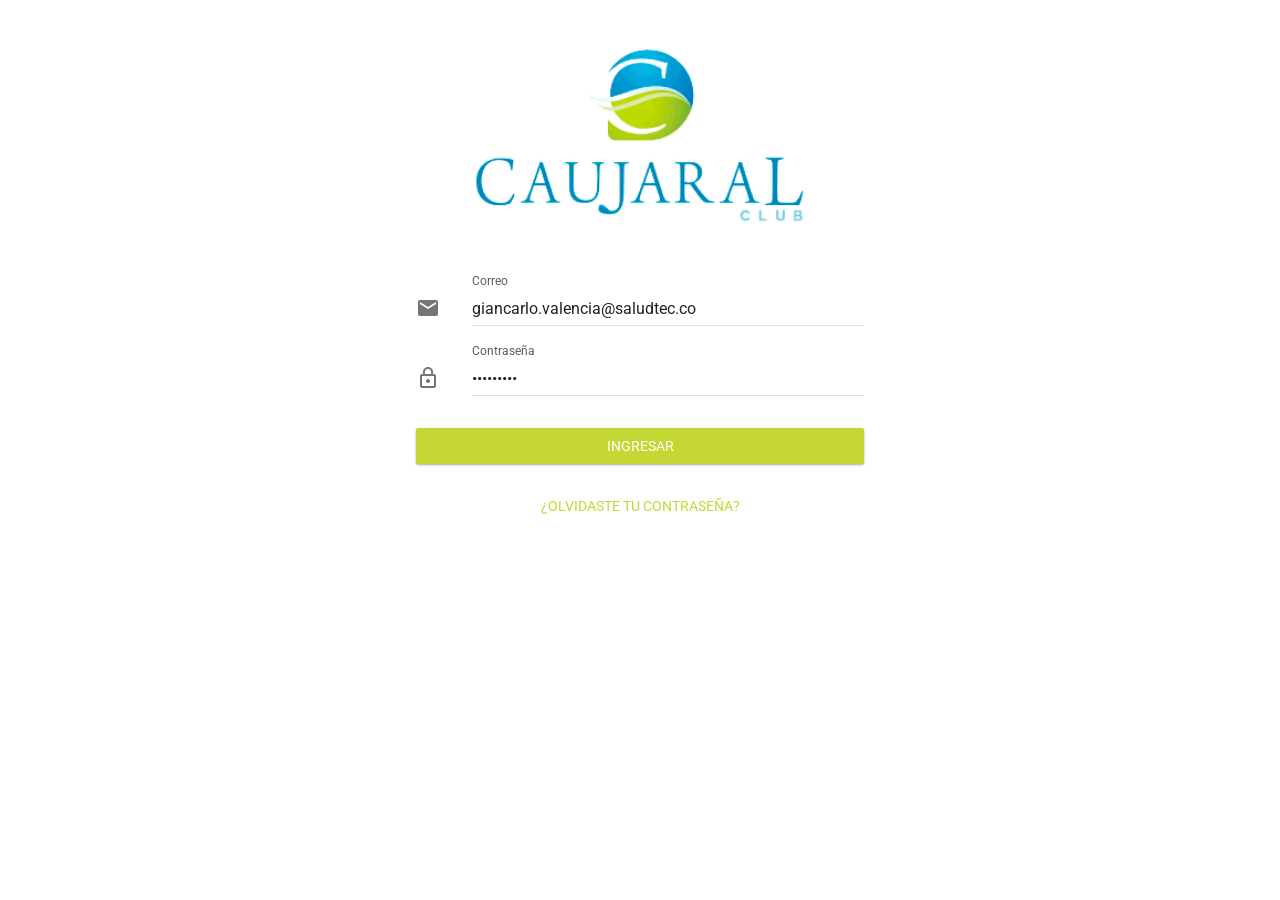
==== commit 9ede1b92: "All" ====
--- a/www/index.html
+++ b/www/index.html
@@ -33,7 +33,7 @@
                 <img src="img/logo.png" alt="">
                 <div class="left-menu-info-user">
                   <p class="left-menu-user" id="user-info-menu">Giancarlo Valencia Sierra</p>
-                  <p class="left-menu-db" id="selected-store-menu">Bodega: FIC02</p>
+                  <p class="left-menu-db" id="selected-store-menu">Código: 193729102</p>
                 </div>
               </div>
               <div class="list-block" id="main-options-menu">
@@ -41,9 +41,9 @@
                   <li>
                     <a href="views/change-password.html" class="item-link close-panel" id="settings-menu">
                       <div class="item-content">
-                        <div class="item-media icon-lighten"><i class="material-icons">settings</i></div>
+                        <div class="item-media icon-lighten"><i class="material-icons">restaurant_menu</i></div>
                         <div class="item-inner">
-                          <div class="item-title">Configuración</div>
+                          <div class="item-title">Restaurantes</div>
                         </div>
                       </div>
                     </a>
@@ -51,9 +51,9 @@
                   <li>
                     <a href="views/sync-data.html" class="item-link close-panel" id="sync-data-menu">
                       <div class="item-content">
-                        <div class="item-media icon-lighten"><i class="material-icons">sync</i></div>
+                        <div class="item-media icon-lighten"><i class="material-icons">golf_course</i></div>
                         <div class="item-inner">
-                          <div class="item-title">Sincronización</div>
+                          <div class="item-title">Deportes</div>
                         </div>
                       </div>
                     </a>
@@ -97,18 +97,14 @@
               <div class="list-block sign-out-menu-link">
                 <ul>
                   <li>
-                    <div class="item-content">
-                      <div class="item-media icon-lighten"><i class="material-icons">signal_wifi_off</i></div>
-                      <div class="item-inner">
-                        <div class="item-title">Trabajar offline</div>
-                        <div class="item-after">
-                          <label class="label-switch">
-                            <input type="checkbox">
-                            <div class="checkbox"></div>
-                          </label>
+                    <a href="views/change-password.html" class="item-link close-panel" id="client-profile-edit-menu">
+                      <div class="item-content">
+                        <div class="item-media icon-lighten"><i class="material-icons">settings</i></div>
+                        <div class="item-inner">
+                          <div class="item-title">Configuración</div>
                         </div>
                       </div>
-                    </div>
+                    </a>
                   </li>
                   <li>
                     <a href="#" class="item close-panel" id="sign-out-app-menu">
@@ -164,7 +160,7 @@
         if (!localStorage.getItem("auth")) {
           mainView.router.loadPage(APP_VIEWS.login);
         } else {
-          mainView.router.loadPage(APP_VIEWS.stores);
+          mainView.router.loadPage(APP_VIEWS.main);
         }
       });
     </script>
--- a/www/css/framework7.material.css
+++ b/www/css/framework7.material.css
@@ -49,7 +49,7 @@
 }
 a {
   text-decoration: none;
-  color: #002753;
+  color: #C5D733;
 }
 p {
   margin: 1em 0;
@@ -1059,7 +1059,7 @@
 .navbar,
 .toolbar,
 .subnavbar {
-  background: #002753;
+  background: #C5D733;
 }
 .navbar a.link,
 .navbar a.link-no-action,
@@ -3178,15 +3178,15 @@
   transform: scale(1) translateY(0);
 }
 .list-block .focus-state.item-inner .label {
-  color: #002753;
+  color: #C5D733;
 }
 .list-block .focus-state.input-field:after,
 .list-block .focus-state .item-input-field:after {
-  background: #002753;
+  background: #C5D733;
 }
 .list-block .focus-state .label,
 .list-block .focus-state .floating-label {
-  color: #002753;
+  color: #C5D733;
 }
 .list-block .not-empty-state.item-inner .label {
   color: rgba(0, 0, 0, 0.65);
@@ -3239,7 +3239,7 @@
 .focus-state .input-field:after,
 .not-empty-state .item-input-field:after,
 .not-empty-state .input-field:after {
-  background: #002753;
+  background: #C5D733;
   -webkit-transform: scaleY(2) !important;
   transform: scaleY(2) !important;
 }
@@ -3301,13 +3301,13 @@
 .label-switch input[type="checkbox"]:checked + .checkbox:after {
   -webkit-transform: translateX(16px);
   transform: translateX(16px);
-  background: #002753;
+  background: #C5D733;
 }
 .item-input .label-switch {
   top: 11px;
 }
 .button {
-  color: #002753;
+  color: #C5D733;
   text-decoration: none;
   text-align: center;
   display: block;
@@ -3348,7 +3348,7 @@
   background: rgba(0, 0, 0, 0.1);
 }
 .button.button-fill {
-  background-color: #002753;
+  background-color: #C5D733;
   color: #fff;
 }
 html:not(.watch-active-state) .button.button-fill:active,
@@ -3453,7 +3453,7 @@
   height: 20px;
   width: 20px;
   position: relative;
-  background: #002753;
+  background: #C5D733;
   border-radius: 20px;
 }
 .range-slider input[type="range"]::-webkit-slider-thumb:before {
@@ -3464,7 +3464,7 @@
   height: 2px;
   margin-top: -1px;
   z-index: 1;
-  background: #002753;
+  background: #C5D733;
   content: ' ';
 }
 .range-slider input[type="range"]::-moz-range-track {
@@ -3484,7 +3484,7 @@
   height: 20px;
   width: 20px;
   position: relative;
-  background: #002753;
+  background: #C5D733;
   border-radius: 20px;
 }
 .range-slider input[type="range"]::-ms-track {
@@ -3505,11 +3505,11 @@
   height: 20px;
   width: 20px;
   position: relative;
-  background: #002753;
+  background: #C5D733;
   border-radius: 20px;
 }
 .range-slider input[type="range"]::-ms-fill-lower {
-  background: #002753;
+  background: #C5D733;
 }
 .range-slider input[type="range"]::-ms-fill-upper {
   background: #b7b8b7;
@@ -3568,8 +3568,8 @@
 label.label-checkbox input[type="radio"]:checked ~ .item-after i.icon-form-checkbox,
 label.label-checkbox input[type="radio"]:checked ~ .item-inner i.icon-form-checkbox,
 .form-checkbox input[type="checkbox"]:checked ~ i {
-  border-color: #002753;
-  background-color: #002753;
+  border-color: #C5D733;
+  background-color: #C5D733;
 }
 label.label-checkbox input[type="checkbox"]:checked + .item-media i.icon-form-checkbox:after,
 label.label-checkbox input[type="checkbox"]:checked ~ .item-after i.icon-form-checkbox:after,
@@ -3617,7 +3617,7 @@
   top: 50%;
   margin-left: -5px;
   margin-top: -5px;
-  background-color: #002753;
+  background-color: #C5D733;
   border-radius: 100%;
   -webkit-transform: scale(0);
   transform: scale(0);
@@ -3631,7 +3631,7 @@
 label.label-radio input[type="radio"]:checked ~ .item-after i.icon-form-radio,
 label.label-radio input[type="radio"]:checked ~ .item-inner i.icon-form-radio,
 .form-radio input[type="radio"]:checked ~ i {
-  border-color: #002753;
+  border-color: #C5D733;
 }
 label.label-radio input[type="checkbox"]:checked + .item-media i.icon-form-radio:after,
 label.label-radio input[type="checkbox"]:checked ~ .item-after i.icon-form-radio:after,
@@ -3640,7 +3640,7 @@
 label.label-radio input[type="radio"]:checked ~ .item-after i.icon-form-radio:after,
 label.label-radio input[type="radio"]:checked ~ .item-inner i.icon-form-radio:after,
 .form-radio input[type="radio"]:checked ~ i:after {
-  background-color: #002753;
+  background-color: #C5D733;
   -webkit-transform: scale(1);
   transform: scale(1);
 }
@@ -3694,7 +3694,7 @@
   border-radius: 50%;
   z-index: 1500;
   box-shadow: 0 10px 20px rgba(0, 0, 0, 0.19), 0 6px 6px rgba(0, 0, 0, 0.23);
-  background-color: #002753;
+  background-color: #C5D733;
   color: #fff;
   overflow: hidden;
   -webkit-transition-duration: 300ms;
@@ -3783,7 +3783,7 @@
   position: relative;
   z-index: 1;
   overflow: hidden;
-  background-color: #002753;
+  background-color: #C5D733;
   -webkit-transition-duration: 300ms;
   transition-duration: 300ms;
   display: -webkit-box;
@@ -4029,7 +4029,7 @@
 }
 .card-header a.link,
 .card-footer a.link {
-  color: #002753;
+  color: #C5D733;
   text-decoration: none;
   text-align: center;
   display: block;
@@ -4077,7 +4077,7 @@
 }
 .card-header a.link.button-fill,
 .card-footer a.link.button-fill {
-  background-color: #002753;
+  background-color: #C5D733;
   color: #fff;
 }
 html:not(.watch-active-state) .card-header a.link.button-fill:active,
@@ -4342,7 +4342,7 @@
 }
 .modal-button,
 .modal-buttons .button {
-  color: #002753;
+  color: #C5D733;
   text-decoration: none;
   text-align: center;
   display: block;
@@ -4390,7 +4390,7 @@
 }
 .modal-button.button-fill,
 .modal-buttons .button.button-fill {
-  background-color: #002753;
+  background-color: #C5D733;
   color: #fff;
 }
 html:not(.watch-active-state) .modal-button.button-fill:active,
@@ -4962,7 +4962,7 @@
   height: 48px;
 }
 .picker-modal .picker-header {
-  background: #002753;
+  background: #C5D733;
 }
 .picker-modal .picker-header + .toolbar .toolbar-inner {
   overflow: visible;
@@ -5844,7 +5844,7 @@
 .progressbar span {
   content: '';
   width: 100%;
-  background: #002753;
+  background: #C5D733;
   height: 100%;
   position: absolute;
   left: 0;
@@ -5865,7 +5865,7 @@
   top: 0;
   width: 100%;
   height: 100%;
-  background: #002753;
+  background: #C5D733;
   -webkit-transform-origin: left center;
   transform-origin: left center;
 }
@@ -6052,7 +6052,7 @@
     background-color: #f44336;
   }
   50% {
-    background-color: #002753;
+    background-color: #C5D733;
   }
   75% {
     background-color: #ffeb3b;
@@ -6066,7 +6066,7 @@
     background-color: #f44336;
   }
   50% {
-    background-color: #002753;
+    background-color: #C5D733;
   }
   75% {
     background-color: #ffeb3b;
@@ -6083,11 +6083,11 @@
   }
   25% {
     -webkit-transform: scaleX(0);
-    background-color: #002753;
+    background-color: #C5D733;
   }
   49.9% {
     -webkit-transform: scaleX(1);
-    background-color: #002753;
+    background-color: #C5D733;
   }
   50% {
     -webkit-transform: scaleX(0);
@@ -6117,11 +6117,11 @@
   }
   25% {
     transform: scaleX(0);
-    background-color: #002753;
+    background-color: #C5D733;
   }
   49.9% {
     transform: scaleX(1);
-    background-color: #002753;
+    background-color: #C5D733;
   }
   50% {
     transform: scaleX(0);
@@ -6618,7 +6618,7 @@
   transform: scaleY(0.33);
 }
 .timeline-horizontal .timeline-item-date {
-  background: #002753;
+  background: #C5D733;
   width: auto;
   text-align: left;
   padding: 0px 12px;
@@ -6824,7 +6824,7 @@
   height: 24px;
   padding: 0 12px;
   box-sizing: border-box;
-  background: #002753;
+  background: #C5D733;
   color: #fff;
 }
 .timeline-year-title span,
@@ -7994,10 +7994,10 @@
   cursor: auto;
 }
 .picker-calendar-day.picker-calendar-day-today span {
-  color: #002753;
+  color: #C5D733;
 }
 .picker-calendar-day.picker-calendar-day-selected span {
-  background: #002753;
+  background: #C5D733;
   color: #fff;
 }
 .picker-calendar-range .picker-calendar-day.picker-calendar-day-selected span {
@@ -8009,7 +8009,7 @@
   width: 4px;
   height: 4px;
   border-radius: 50%;
-  background: #002753;
+  background: #C5D733;
   position: absolute;
   margin-left: -2px;
   left: 50%;
@@ -8539,7 +8539,7 @@
   display: flex;
 }
 .data-table .data-table-title-selected {
-  color: #002753;
+  color: #C5D733;
   font-size: 14px;
 }
 @media (max-width: 480px) and (orientation: portrait) {
--- a/www/css/framework7.material.colors.css
+++ b/www/css/framework7.material.colors.css
@@ -1593,7 +1593,7 @@
   color: #fff;
 }
 .theme-blue .button:not(.button-fill) {
-  color: #002753;
+  color: #C5D733;
 }
 .theme-blue .navbar .button:not(.button-fill),
 .theme-blue.navbar .button:not(.button-fill),
@@ -1604,7 +1604,7 @@
   color: #fff;
 }
 .theme-blue .button.button-fill {
-  background: #002753;
+  background: #C5D733;
   color: #fff;
 }
 html:not(.watch-active-state) .theme-blue .button.button-fill:active,
@@ -1617,7 +1617,7 @@
 }
 .progressbar.theme-blue span,
 .theme-blue .progressbar span {
-  background-color: #002753;
+  background-color: #C5D733;
 }
 .progressbar-infinite.theme-blue,
 .theme-blue .progressbar-infinite {
@@ -1627,11 +1627,11 @@
 .theme-blue .progressbar-infinite:after,
 .progressbar-infinite.theme-blue:before,
 .theme-blue .progressbar-infinite:before {
-  background-color: #002753;
+  background-color: #C5D733;
 }
 .color-blue i.icon,
 i.icon.color-blue {
-  color: #002753;
+  color: #C5D733;
 }
 i.icon-next.color-blue,
 i.icon-next.theme-blue {
@@ -1655,7 +1655,7 @@
 }
 .theme-blue a,
 .theme-blue .card a {
-  color: #002753;
+  color: #C5D733;
 }
 .theme-blue .navbar,
 .navbar.theme-blue,
@@ -1665,7 +1665,7 @@
 .subnavbar.theme-blue,
 .theme-blue .searchbar,
 .searchbar.theme-blue {
-  background-color: #002753;
+  background-color: #C5D733;
 }
 .theme-blue .label-switch input[type="checkbox"]:checked + .checkbox,
 .label-switch.theme-blue input[type="checkbox"]:checked + .checkbox {
@@ -1673,7 +1673,7 @@
 }
 .theme-blue .label-switch input[type="checkbox"]:checked + .checkbox:after,
 .label-switch.theme-blue input[type="checkbox"]:checked + .checkbox:after {
-  background-color: #002753;
+  background-color: #C5D733;
 }
 .theme-blue label.label-checkbox i.icon-form-checkbox:after,
 label.label-checkbox.theme-blue i.icon-form-checkbox:after {
@@ -1691,12 +1691,12 @@
 label.label-checkbox.theme-blue input[type="checkbox"]:checked ~ .item-inner i.icon-form-checkbox,
 .theme-blue label.label-checkbox input[type="radio"]:checked ~ .item-inner i.icon-form-checkbox,
 label.label-checkbox.theme-blue input[type="radio"]:checked ~ .item-inner i.icon-form-checkbox {
-  border-color: #002753;
-  background-color: #002753;
+  border-color: #C5D733;
+  background-color: #C5D733;
 }
 .theme-blue label.label-radio i.icon-form-radio:after,
 label.label-radio.theme-blue i.icon-form-radio:after {
-  background-color: #002753;
+  background-color: #C5D733;
 }
 .theme-blue label.label-radio input[type="checkbox"]:checked + .item-media i.icon-form-radio,
 label.label-radio.theme-blue input[type="checkbox"]:checked + .item-media i.icon-form-radio,
@@ -1710,7 +1710,7 @@
 label.label-radio.theme-blue input[type="checkbox"]:checked ~ .item-inner i.icon-form-radio,
 .theme-blue label.label-radio input[type="radio"]:checked ~ .item-inner i.icon-form-radio,
 label.label-radio.theme-blue input[type="radio"]:checked ~ .item-inner i.icon-form-radio {
-  border-color: #002753;
+  border-color: #C5D733;
 }
 .theme-blue label.label-radio input[type="checkbox"]:checked + .item-media i.icon-form-radio:after,
 label.label-radio.theme-blue input[type="checkbox"]:checked + .item-media i.icon-form-radio:after,
@@ -1724,20 +1724,20 @@
 label.label-radio.theme-blue input[type="checkbox"]:checked ~ .item-inner i.icon-form-radio:after,
 .theme-blue label.label-radio input[type="radio"]:checked ~ .item-inner i.icon-form-radio:after,
 label.label-radio.theme-blue input[type="radio"]:checked ~ .item-inner i.icon-form-radio:after {
-  background-color: #002753;
+  background-color: #C5D733;
 }
 .theme-blue .form-checkbox input[type="checkbox"]:checked ~ i,
 .form-checkbox.theme-blue input[type="checkbox"]:checked ~ i {
-  border-color: #002753;
-  background-color: #002753;
+  border-color: #C5D733;
+  background-color: #C5D733;
 }
 .theme-blue .form-radio input[type="radio"]:checked ~ i,
 .form-radio.theme-blue input[type="radio"]:checked ~ i {
-  border-color: #002753;
+  border-color: #C5D733;
 }
 .theme-blue .form-radio input[type="radio"]:checked ~ i:after,
 .form-radio.theme-blue input[type="radio"]:checked ~ i:after {
-  background-color: #002753;
+  background-color: #C5D733;
 }
 .theme-blue .form-checkbox .ripple-wave,
 .theme-blue .form-radio .ripple-wave {
@@ -1745,37 +1745,37 @@
 }
 .theme-blue .focus-state .label,
 .theme-blue .focus-state .floating-label {
-  color: #002753;
+  color: #C5D733;
 }
 .theme-blue .item-input-field.focus-state:after,
 .theme-blue .input-field.focus-state:after,
 .theme-blue .item-input-field.not-empty-state:after,
 .theme-blue .input-field.not-empty-state:after {
-  background: #002753;
+  background: #C5D733;
 }
 .theme-blue .picker-calendar-day.picker-calendar-day-today span {
-  color: #002753;
+  color: #C5D733;
 }
 .theme-blue .picker-calendar-day.picker-calendar-day-selected span {
-  background-color: #002753;
+  background-color: #C5D733;
   color: #fff;
 }
 .theme-blue .picker-calendar-day.picker-calendar-day-has-events span:after {
-  background-color: #002753;
+  background-color: #C5D733;
 }
 .theme-blue .picker-header {
-  background-color: #002753;
+  background-color: #C5D733;
 }
 .theme-blue .modal-button {
-  color: #002753;
+  color: #C5D733;
 }
 .theme-blue .timeline-horizontal .timeline-item-date,
 .timeline-horizontal.theme-blue .timeline-item-date {
-  background-color: #002753;
+  background-color: #C5D733;
 }
 .theme-blue .timeline-year-title,
 .theme-blue .timeline-month-title {
-  background-color: #002753;
+  background-color: #C5D733;
 }
 .theme-blue .statusbar-overlay {
   background-color: #0D47A1;
@@ -1786,15 +1786,15 @@
 }
 .theme-blue .data-table .data-table-title-selected,
 .data-table.theme-blue .data-table-title-selected {
-  color: #002753;
+  color: #C5D733;
 }
 .swiper-pagination.color-blue .swiper-pagination-bullet-active,
 .theme-blue .swiper-pagination .swiper-pagination-bullet-active {
-  background-color: #002753;
+  background-color: #C5D733;
 }
 .swiper-pagination.color-blue .swiper-pagination-progressbar,
 .theme-blue .swiper-pagination .swiper-pagination-progressbar {
-  background-color: #002753;
+  background-color: #C5D733;
 }
 .swiper-pagination.swiper-pagination-progress.bg-blue {
   background-color: rgba(33, 150, 243, 0.25);
@@ -1816,7 +1816,7 @@
 .floating-button.theme-blue,
 .speed-dial-buttons a.theme-blue {
   color: #fff;
-  background: #002753;
+  background: #C5D733;
 }
 html:not(.watch-active-state) .theme-blue .floating-button:active,
 html:not(.watch-active-state) .theme-blue .speed-dial-buttons a:active,
@@ -1836,26 +1836,26 @@
 }
 .theme-blue .range-slider input[type="range"]::-webkit-slider-thumb:before,
 .range-slider.theme-blue input[type="range"]::-webkit-slider-thumb:before {
-  background-color: #002753;
+  background-color: #C5D733;
 }
 .theme-blue .range-slider input[type="range"]::-webkit-slider-thumb,
 .range-slider.theme-blue input[type="range"]::-webkit-slider-thumb {
-  background-color: #002753;
+  background-color: #C5D733;
 }
 .theme-blue .range-slider input[type="range"]::-ms-thumb,
 .range-slider.theme-blue input[type="range"]::-ms-thumb {
-  background-color: #002753;
+  background-color: #C5D733;
 }
 .theme-blue .range-slider input[type="range"]::-ms-fill-lower,
 .range-slider.theme-blue input[type="range"]::-ms-fill-lower {
-  background-color: #002753;
+  background-color: #C5D733;
 }
 .theme-blue .range-slider input[type="range"]::-moz-range-thumb,
 .range-slider.theme-blue input[type="range"]::-moz-range-thumb {
-  background-color: #002753;
+  background-color: #C5D733;
 }
 .badge.theme-blue {
-  background-color: #002753;
+  background-color: #C5D733;
   color: #fff;
 }
 .theme-lightblue .button:not(.button-fill) {
@@ -6597,26 +6597,26 @@
   color: #fff;
 }
 .color-blue {
-  color: #002753;
+  color: #C5D733;
 }
 .list-block .item-link.list-button.color-blue,
 .list-button.color-blue,
 .list-block .item-link.color-blue,
 .tabbar a.active.color-blue,
 a.color-blue {
-  color: #002753;
+  color: #C5D733;
 }
 .label-switch input[type="checkbox"]:checked + .checkbox.color-blue,
 .label-switch.color-blue input[type="checkbox"]:checked + .checkbox {
-  background-color: #002753;
+  background-color: #C5D733;
 }
 .button.color-blue:not(.button-fill),
 .color-blue.buttons-row .button:not(.button-fill) {
-  color: #002753 !important;
+  color: #C5D733 !important;
 }
 .button.button-fill.bg-blue,
 .button.button-fill.color-blue {
-  background: #002753 !important;
+  background: #C5D733 !important;
   color: #fff;
 }
 html:not(.watch-active-state) .button.button-fill.bg-blue:active,
@@ -6631,7 +6631,7 @@
 }
 .progressbar.color-blue span,
 .progressbar.bg-blue span {
-  background-color: #002753;
+  background-color: #C5D733;
 }
 .progressbar-infinite.color-blue,
 .progressbar-infinite.bg-blue {
@@ -6641,27 +6641,27 @@
 .progressbar-infinite.bg-blue:after,
 .progressbar-infinite.color-blue:before,
 .progressbar-infinite.bg-blue:before {
-  background-color: #002753;
+  background-color: #C5D733;
 }
 .color-blue i.icon,
 i.icon.color-blue {
-  color: #002753;
+  color: #C5D733;
 }
 .preloader.color-blue svg circle,
 .preloader.preloader-blue svg circle {
-  stroke: #002753;
+  stroke: #C5D733;
 }
 .preloader.color-blue .preloader-inner-gap,
 .preloader.preloader-blue .preloader-inner-gap,
 .preloader.color-blue .preloader-inner-half-circle,
 .preloader.preloader-blue .preloader-inner-half-circle {
-  border-color: #002753;
+  border-color: #C5D733;
 }
 .bg-blue,
 a.bg-blue,
 .list-block .swipeout-actions-left a.bg-blue,
 .list-block .swipeout-actions-right a.bg-blue {
-  background-color: #002753;
+  background-color: #C5D733;
 }
 html:not(.watch-active-state) .list-block .bg-blue .item-link:active,
 html:not(.watch-active-state) .list-block a.bg-blue .item-link:active,
@@ -6690,7 +6690,7 @@
   background: #1976D2;
 }
 .border-blue {
-  border-color: #002753;
+  border-color: #C5D733;
 }
 .list-block .border-blue.item-inner:after,
 .list-block ul.border-blue:after,
@@ -6698,14 +6698,14 @@
 .list-block .border-blue.item-inner:before,
 .list-block ul.border-blue:before,
 .border-blue:before {
-  background-color: #002753;
+  background-color: #C5D733;
 }
 .floating-button.color-blue,
 .speed-dial-buttons a.color-blue,
 .floating-button.bg-blue,
 .speed-dial-buttons a.bg-blue {
   color: #fff;
-  background: #002753;
+  background: #C5D733;
 }
 html:not(.watch-active-state) .floating-button.color-blue:active,
 html:not(.watch-active-state) .speed-dial-buttons a.color-blue:active,
@@ -6727,22 +6727,22 @@
   background-color: rgba(33, 150, 243, 0.3);
 }
 .range-slider.color-blue input[type="range"]::-webkit-slider-thumb:before {
-  background-color: #002753;
+  background-color: #C5D733;
 }
 .range-slider.color-blue input[type="range"]::-webkit-slider-thumb {
-  background-color: #002753;
+  background-color: #C5D733;
 }
 .range-slider.color-blue input[type="range"]::-ms-thumb {
-  background-color: #002753;
+  background-color: #C5D733;
 }
 .range-slider.color-blue input[type="range"]::-ms-fill-lower {
-  background-color: #002753;
+  background-color: #C5D733;
 }
 .range-slider.color-blue input[type="range"]::-moz-range-thumb {
-  background-color: #002753;
+  background-color: #C5D733;
 }
 .badge.color-blue {
-  background-color: #002753;
+  background-color: #C5D733;
   color: #fff;
 }
 .color-lightblue {
--- a/www/css/app.css
+++ b/www/css/app.css
@@ -7,13 +7,9 @@
   color: #212121;
 }
 .left-menu-header {
-  background-image: url("../img/wallpaper.png");
-  background-size: cover;
-  background-repeat: no-repeat;
   height: 160px;
   margin: 0;
   margin-top: -56px;
-  border-bottom: solid 160px rgba(0, 39, 83, 0.51);
 }
 .left-menu-header img {
   height: 69px;
@@ -27,7 +23,7 @@
   top: 110px;
 }
 .left-menu-header .left-menu-info-user p.left-menu-user {
-  color: #fff;
+  color: #212121;
   font-size: 16px;
 }
 .left-menu-header .left-menu-info-user p.left-menu-db {
